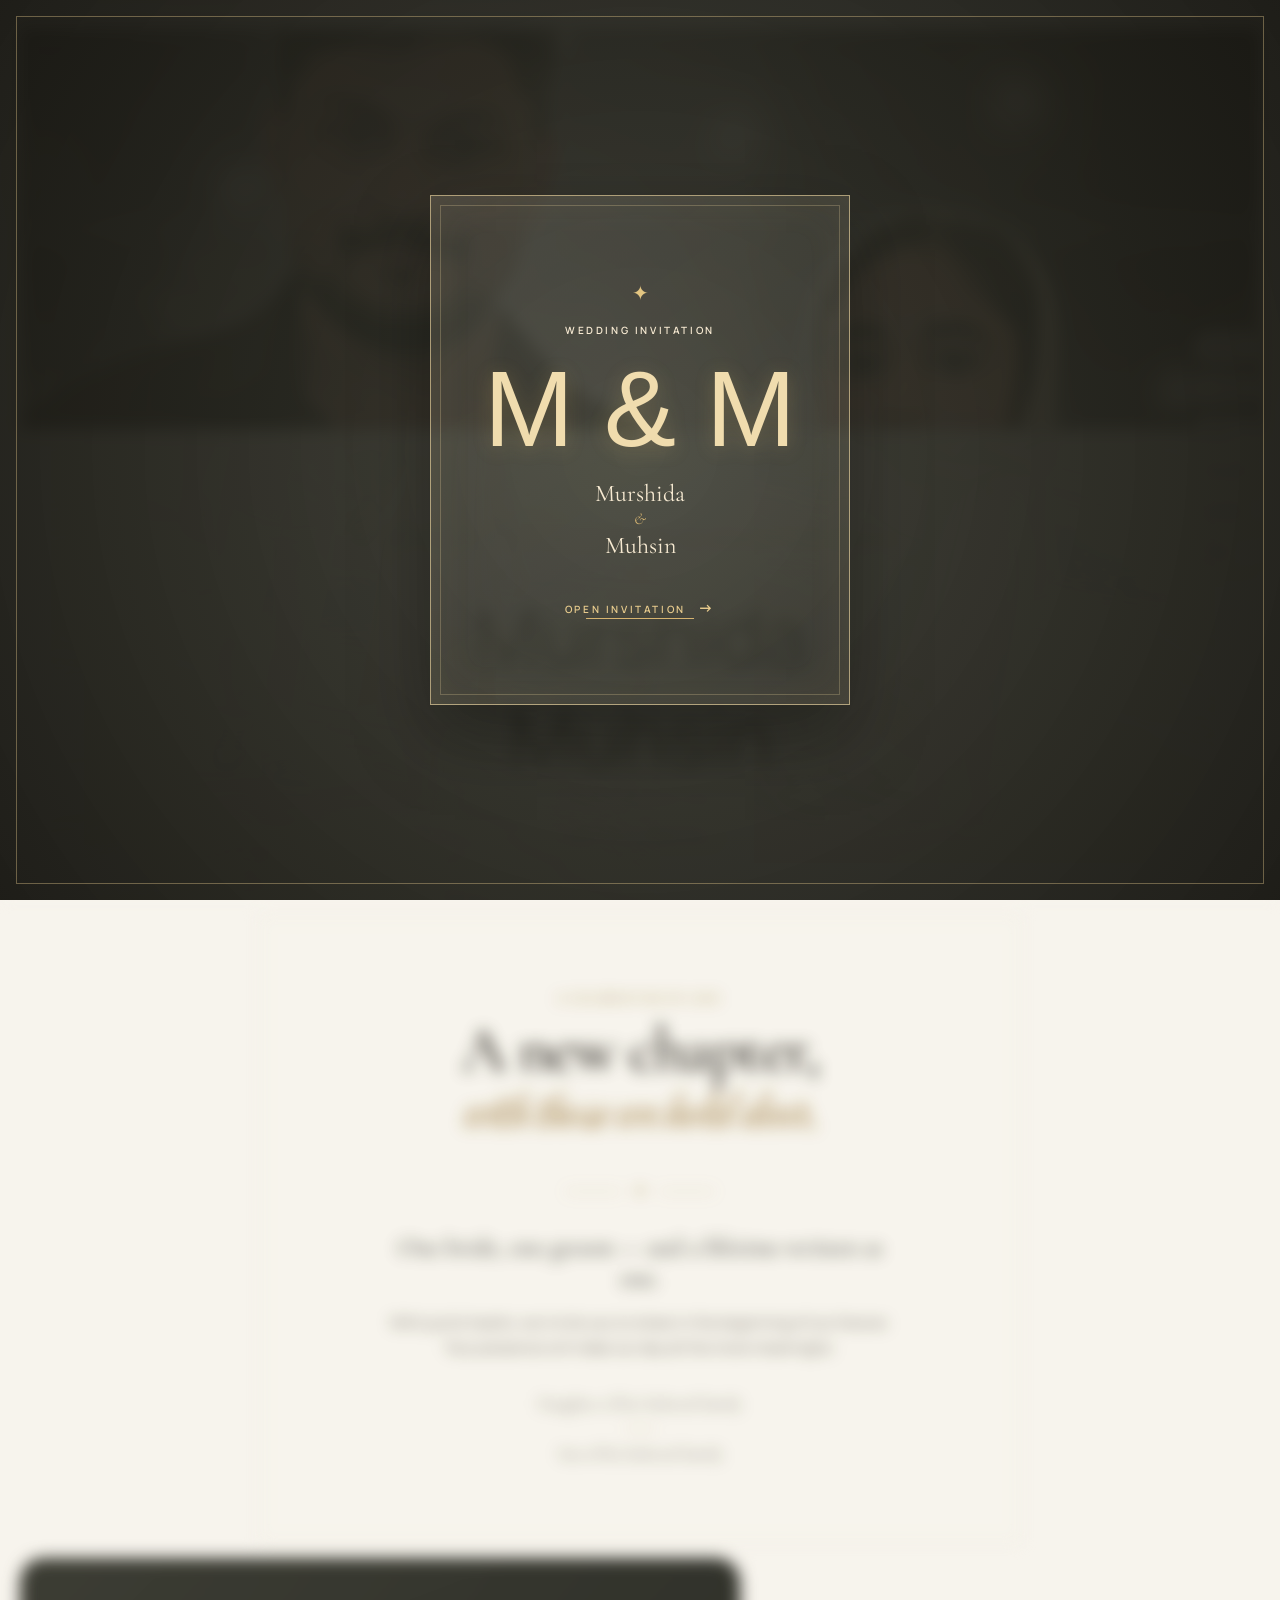
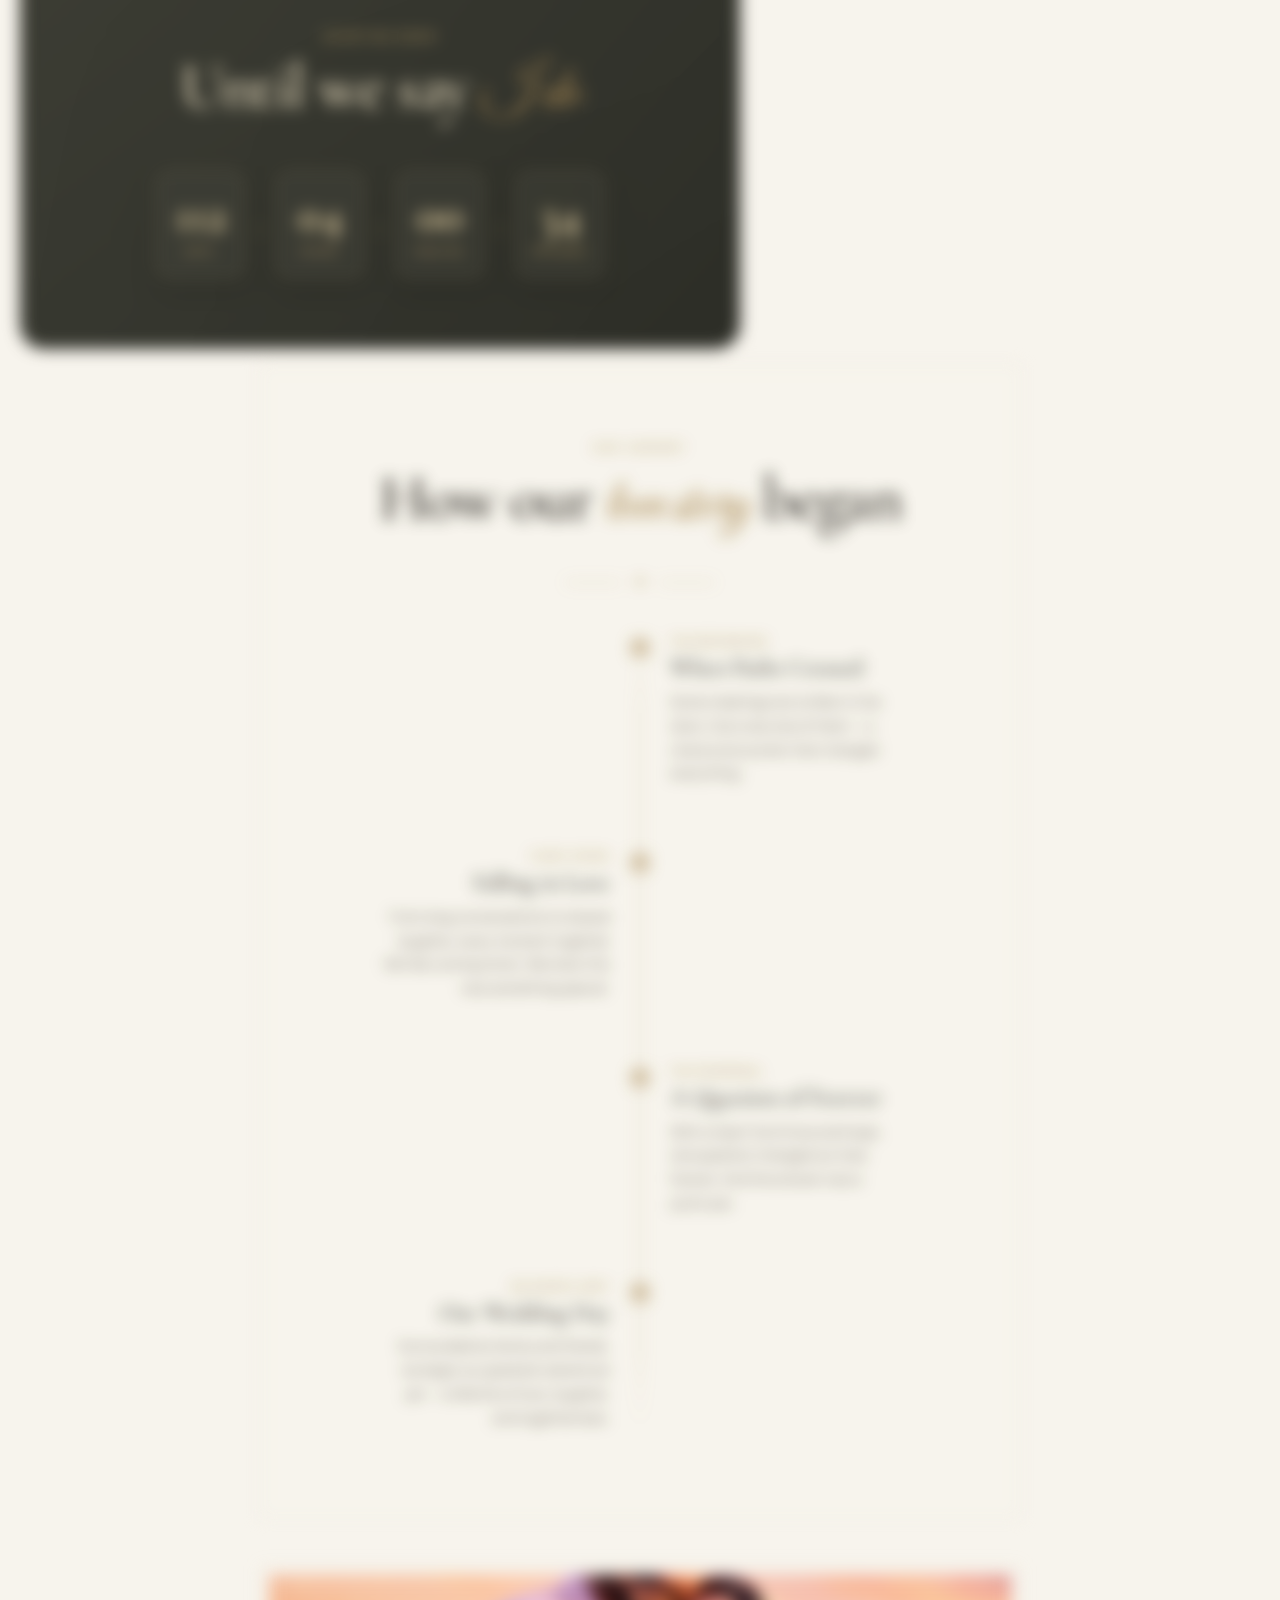
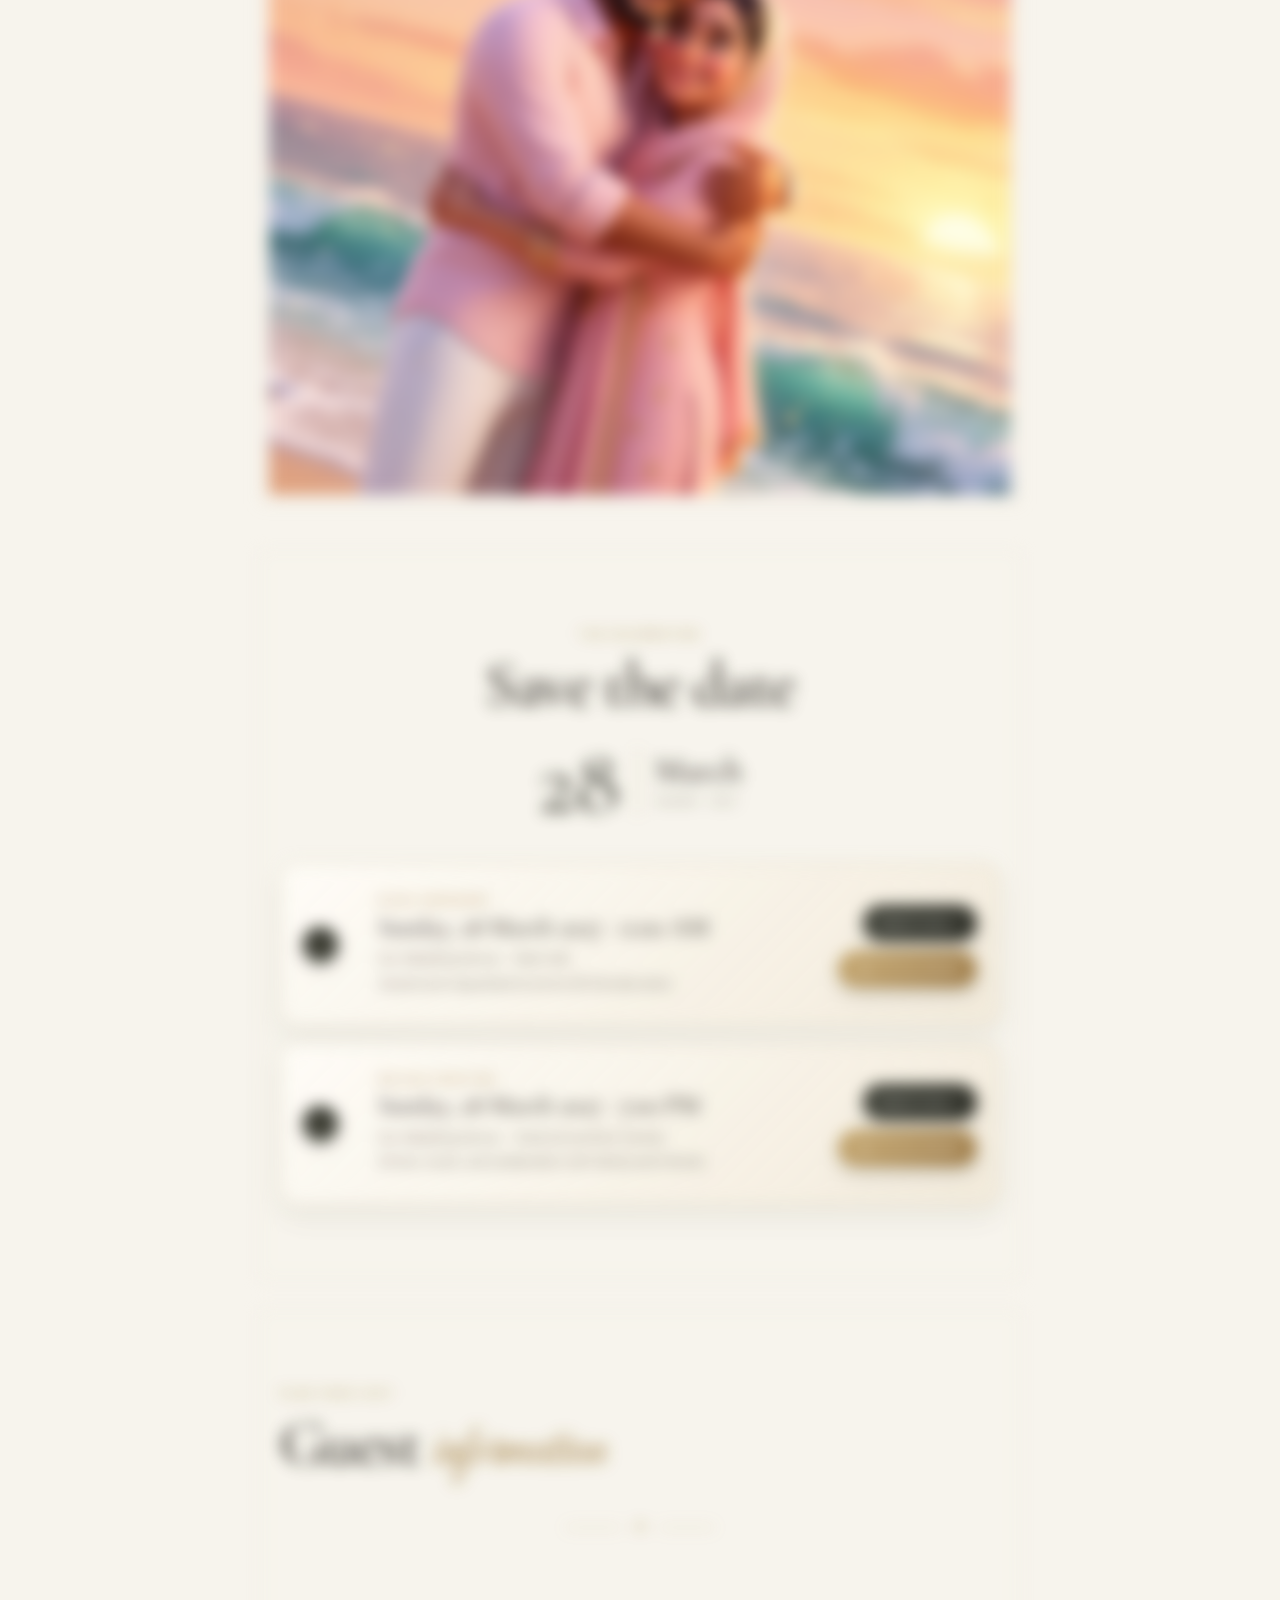
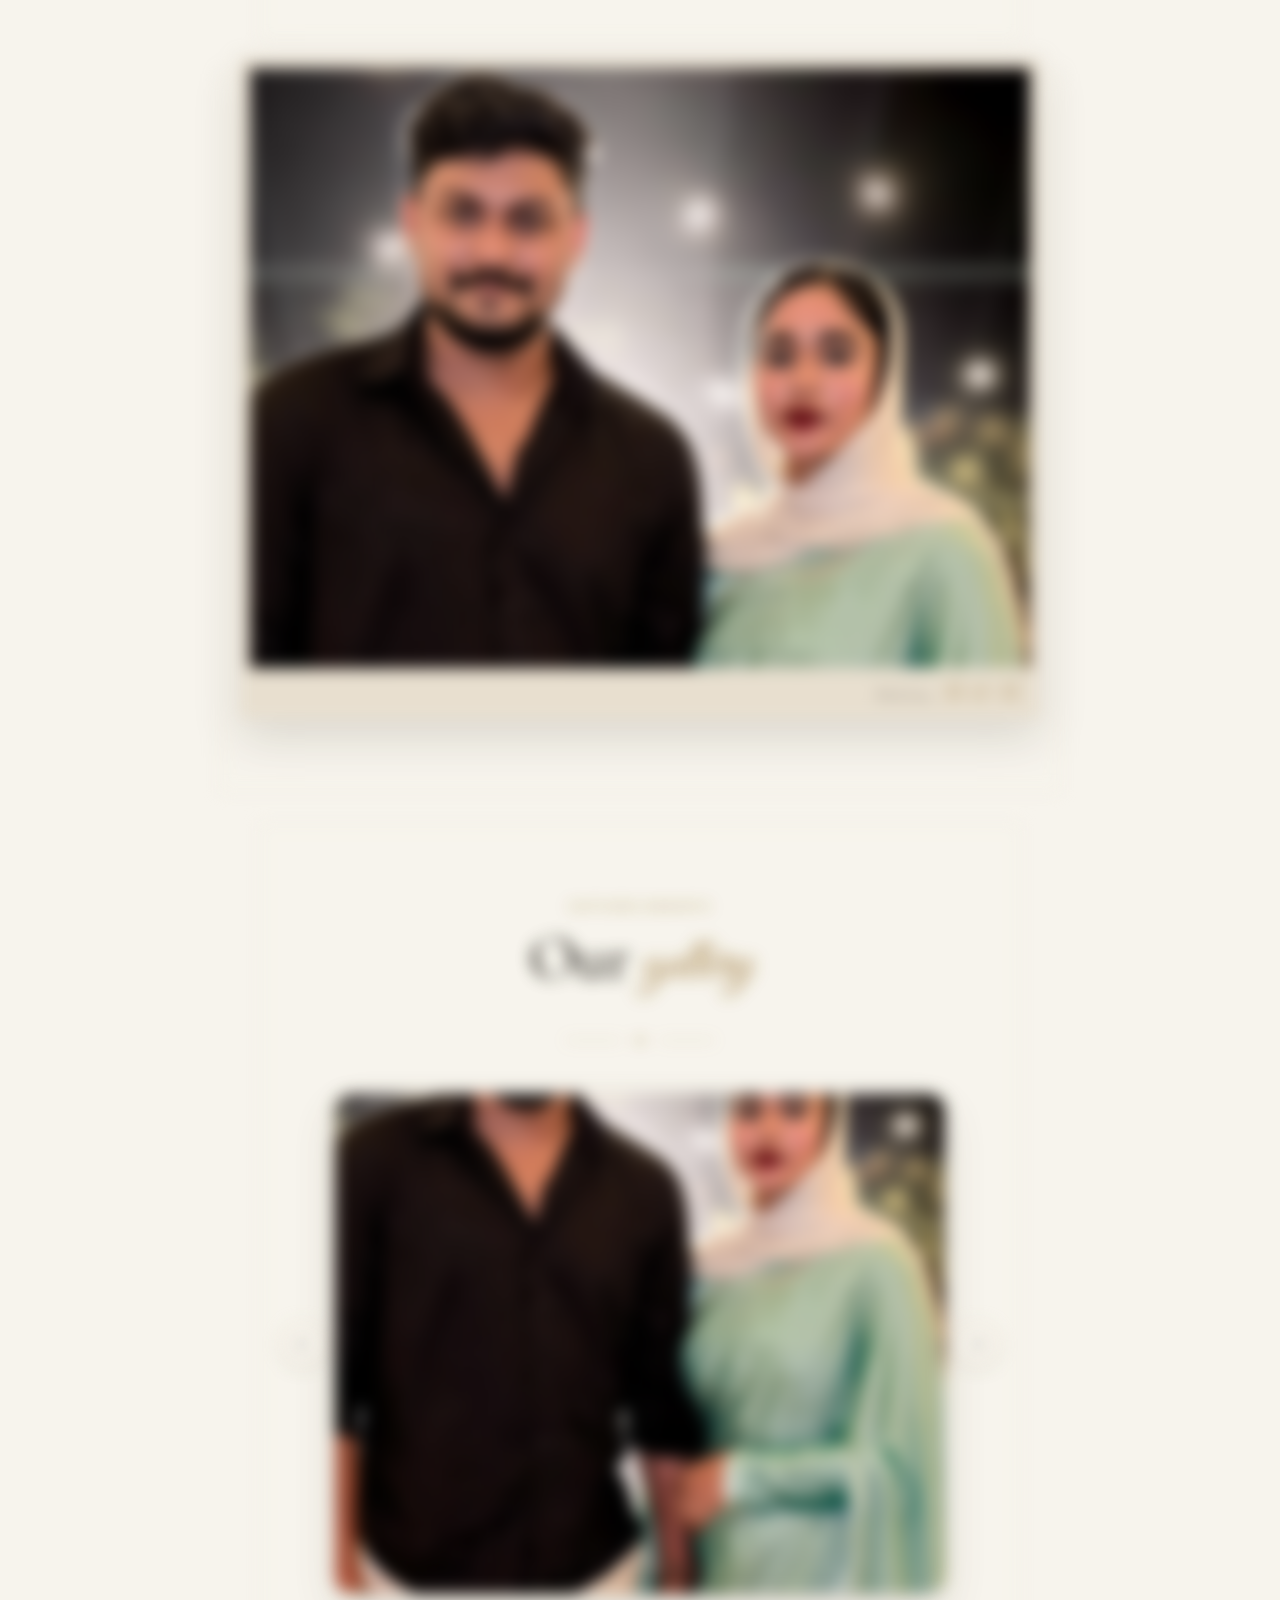
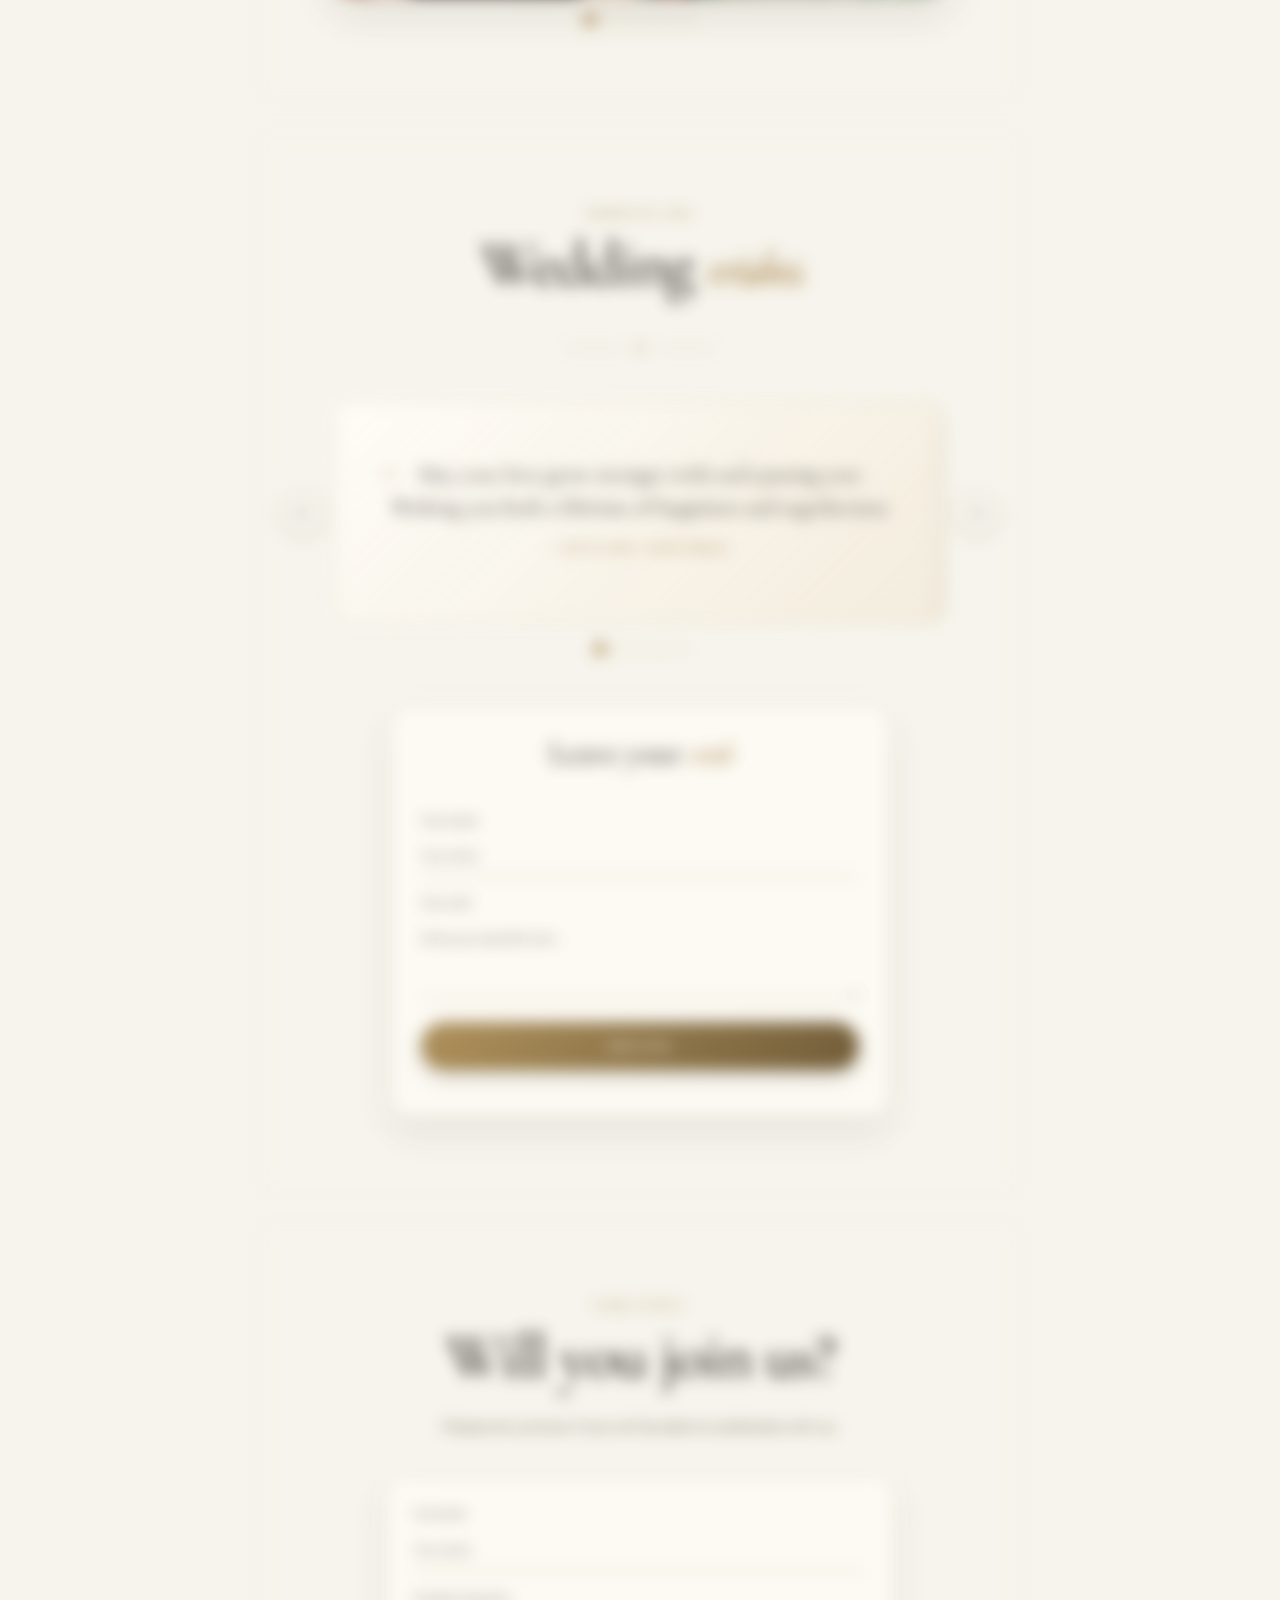
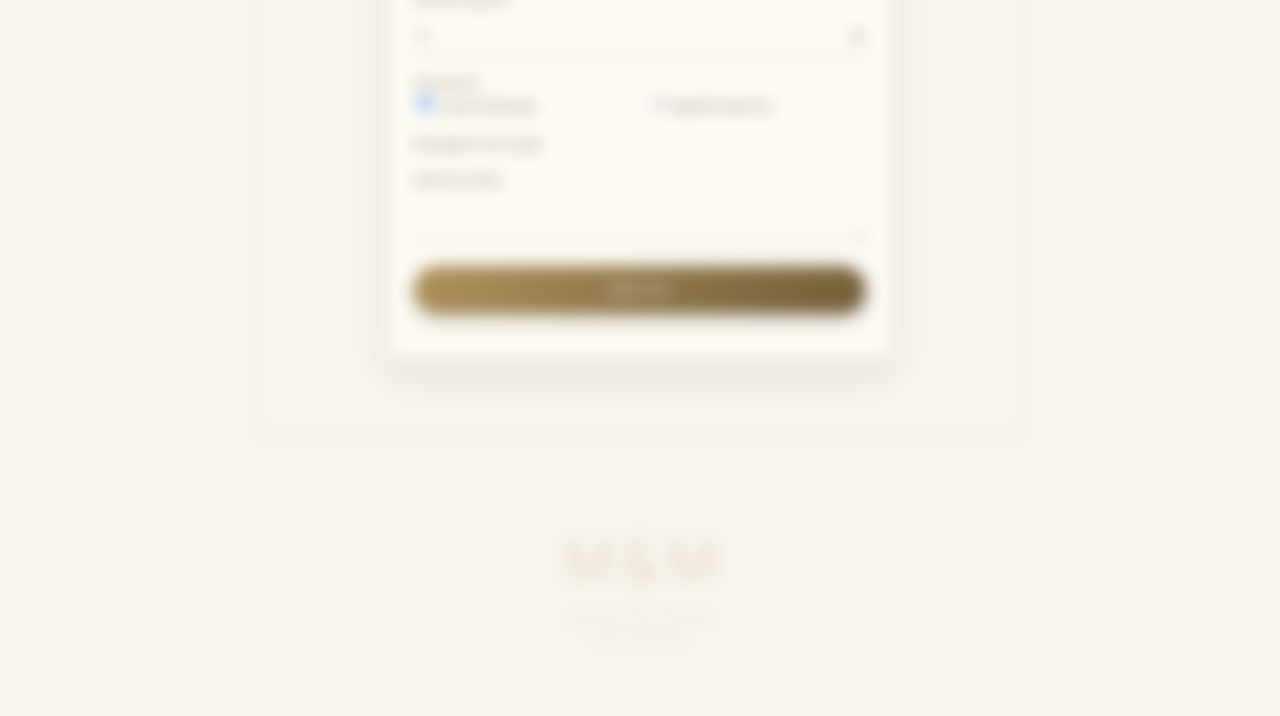
==== index.html @ 270947a5 "first" ====
<!doctype html>
<html lang="en">
<head>
    <meta charset="UTF-8">
    <meta name="viewport" content="width=device-width,initial-scale=1">
    <meta name="theme-color" content="#34352c">
    <title>Wedding Invitation</title>
    <link rel="preconnect" href="https://fonts.googleapis.com">
    <link rel="preconnect" href="https://fonts.gstatic.com" crossorigin>
    <link href="https://fonts.googleapis.com/css2?family=Cormorant+Garamond:ital,wght@0,400;0,500;0,600;1,400&family=Great+Vibes&family=Manrope:wght@400;500;600&display=swap"
          rel="stylesheet">
    <link rel="stylesheet" href="css/styles.css">
</head>
<body class="is-locked">
<div class="photo-atmosphere" aria-hidden="true"></div>
<div class="petal-layer" id="petalLayer" aria-hidden="true"></div>
<div class="invitation-gate" id="invitationGate">
    <button class="gate-card" id="openInvitation" type="button"
            onclick="document.body.classList.remove('is-locked');document.getElementById('invitationGate').classList.add('opened')"
            aria-label="Open Murshida and Mohammed Muhsin's invitation"><span class="gate-flourish">✦</span><span
            class="gate-label">Wedding invitation</span><strong class="script" id="gateMonogram">M &amp; M</strong><span
            class="gate-names"><span id="gateBride">Murshida</span><i>&amp;</i><span
            id="gateGroom">Mohammed Muhsin</span></span><span class="gate-open">Open invitation <b>→</b></span></button>
</div>
<nav class="quick-nav" aria-label="Invitation sections"><a href="#celebration">Details</a><a href="#guestinfo">Info</a><a href="#gallery">Gallery</a><a href="#wishes">Wishes</a><a href="#rsvp">RSVP</a></nav>
<main>
    <section class="hero">
        <div class="hero-image"></div>
        <div class="hero-shade"></div>
        <div class="hero-content shell"><p class="eyebrow light" id="coverTagline">Together with their families</p><span
                class="spark">✦</span>
            <h1><span class="script" id="brideName">Murshida</span><i>&amp;</i><span class="script" id="groomName">Mohammed Muhsin</span>
            </h1>
            <p class="hero-date" id="heroDate">Sunday, 28 March 2027</p><a href="#celebration">View the celebration
                ↓</a></div>
    </section>
    <section class="section welcome shell"><p class="eyebrow">A celebration of love</p>
        <h2>A new chapter,<br><em>with those we hold dear.</em></h2>
        <div class="rule">✦</div>
        <p class="intro" id="storyQuote">One bride, one groom — and a lifetime written as one.</p>
        <p class="body-copy">With joyful hearts, we invite you to share in the beginning of our forever. Your presence
            will make our day all the more meaningful.</p>
        <div class="families"><p id="brideParents"></p><span></span>
            <p id="groomParents"></p></div>
    </section>

    <!-- Countdown Timer -->
    <section class="section shell countdown-section" id="countdown">
        <p class="eyebrow">Counting down</p>
        <h2>Until we say <em>I do</em></h2>
        <div class="countdown" id="countdownTimer">
            <div class="countdown-unit"><span class="countdown-number" id="cdDays">00</span><span class="countdown-label">Days</span></div>
            <div class="countdown-separator">:</div>
            <div class="countdown-unit"><span class="countdown-number" id="cdHours">00</span><span class="countdown-label">Hours</span></div>
            <div class="countdown-separator">:</div>
            <div class="countdown-unit"><span class="countdown-number" id="cdMinutes">00</span><span class="countdown-label">Minutes</span></div>
            <div class="countdown-separator">:</div>
            <div class="countdown-unit"><span class="countdown-number" id="cdSeconds">00</span><span class="countdown-label">Seconds</span></div>
        </div>
    </section>

    <!-- Our Story Timeline -->
    <section class="section shell story-section" id="story">
        <p class="eyebrow">Our journey</p>
        <h2>How our <em>love story</em> began</h2>
        <div class="rule">✦</div>
        <div class="timeline" id="timeline"></div>
    </section>
    <section class="film">
        <div class="film-frame">
            <video autoplay muted loop playsinline
                   poster="css/assets/Agent%20Image%20-%20Create%20a%20high-end%203D%20CG%20animated%20key%20frame%20in%20a%20Pixar%20and%20Illumination%20feature-film%20st.png">
                <source src="css/assets/WhatsApp%20Video%202026-10-19%20at%2012.17.54%20PM.mp4" type="video/mp4">
            </video>
        </div>
    </section>
    <section class="section shell celebration" id="celebration"><p class="eyebrow">The celebration</p>
        <h2>Save the date</h2>
        <div class="date"><span id="dateDay">28</span>
            <div><strong id="dateMonth">March</strong><small id="dateYear">Sunday · 2027</small></div>
        </div>
        <div class="event-list">
            <article class="event">
                <div class="marker">01</div>
                <div><p class="event-type" id="ceremonyTitle">Nikah Ceremony</p>
                    <h3 id="ceremonyWhen"></h3>
                    <p id="ceremonyWhere"></p>
                    <p class="note" id="ceremonyNotes"></p></div>
                <div class="actions"><a id="ceremonyMap" target="_blank" rel="noopener">Directions ↗</a>
                    <button data-calendar="ceremony">Add to calendar</button>
                </div>
            </article>
            <article class="event">
                <div class="marker">02</div>
                <div><p class="event-type" id="receptionTitle">Walima Reception</p>
                    <h3 id="receptionWhen"></h3>
                    <p id="receptionWhere"></p>
                    <p class="note" id="receptionNotes"></p></div>
                <div class="actions"><a id="receptionMap" target="_blank" rel="noopener">Directions ↗</a>
                    <button data-calendar="reception">Add to calendar</button>
                </div>
            </article>
        </div>
    </section>

    <!-- Guest Information -->
    <section class="section shell guest-info-section" id="guestinfo">
        <p class="eyebrow">Plan your visit</p>
        <h2>Guest <em>information</em></h2>
        <div class="rule">✦</div>
        <div class="info-grid" id="infoGrid"></div>
    </section>

    <section class="portrait shell">
        <figure><img src="css/assets/WhatsApp%20Image%202026-10-19%20at%2012.17.47%20PM.jpeg"
                     alt="Murshida and Mohammed Muhsin">
            <figcaption>With love, <span class="script" id="footerMono">M &amp; M</span></figcaption>
        </figure>
    </section>

    <!-- Gallery Carousel -->
    <section class="section shell gallery-section" id="gallery">
        <p class="eyebrow">Captured moments</p>
        <h2>Our <em>gallery</em></h2>
        <div class="rule">✦</div>
        <div class="gallery-carousel" id="galleryCarousel">
            <button class="carousel-btn prev" id="galleryPrev" aria-label="Previous image">‹</button>
            <div class="gallery-track-wrapper">
                <div class="gallery-track" id="galleryTrack"></div>
            </div>
            <button class="carousel-btn next" id="galleryNext" aria-label="Next image">›</button>
        </div>
        <div class="carousel-dots" id="galleryDots"></div>
    </section>

    <!-- Wishes Carousel -->
    <section class="section shell wishes-section" id="wishes">
        <p class="eyebrow">Words of love</p>
        <h2>Wedding <em>wishes</em></h2>
        <div class="rule">✦</div>
        <div class="wishes-carousel" id="wishesCarousel">
            <button class="carousel-btn prev" id="wishesPrev" aria-label="Previous wish">‹</button>
            <div class="wishes-track-wrapper">
                <div class="wishes-track" id="wishesTrack"></div>
            </div>
            <button class="carousel-btn next" id="wishesNext" aria-label="Next wish">›</button>
        </div>
        <div class="carousel-dots" id="wishesDots"></div>
        <div class="wish-form-wrapper">
            <p class="wish-form-title">Leave your <em>wish</em></p>
            <form id="wishForm">
                <label>Your name<input name="name" required placeholder="Your name"></label>
                <label>Your wish<textarea name="wish" rows="3" required placeholder="Write your heartfelt wish..."></textarea></label>
                <button class="submit">Send wish</button>
                <p id="wishStatus"></p>
            </form>
        </div>
    </section>
    <section class="section shell rsvp"><p class="eyebrow">Kindly reply</p>
        <h2>Will you join us?</h2>
        <p class="body-copy">Please let us know if you will be able to celebrate with us.</p>
        <form id="rsvpForm"><label>Full name<input name="name" required autocomplete="name"
                                                   placeholder="Your name"></label><label>Number of guests<select
                name="guests">
            <option>1</option>
            <option selected>2</option>
            <option>3</option>
            <option>4+</option>
        </select></label>
            <fieldset>
                <legend>Attendance</legend>
                <label><input type="radio" name="attending" value="yes" checked> Joyfully attending</label><label><input
                    type="radio" name="attending" value="no"> Regretfully decline</label></fieldset>
            <label>Message for the couple<textarea name="note" rows="3"
                                                   placeholder="Optional wishes"></textarea></label>
            <button class="submit">Send RSVP</button>
            <p id="rsvpStatus"></p></form>
    </section>
</main>
<footer><span class="script" id="backMonogram">M &amp; M</span>
    <p id="footerHashtag">#MuhsinAndMurshida</p>
    <p>28 March 2027</p></footer>
<div class="sheet" id="calSheet" hidden>
    <div class="card">
        <button id="calClose" aria-label="Close">×</button>
        <p class="eyebrow">Save the date</p>
        <h3 id="calEventLabel"></h3><a id="calGoogle" target="_blank" rel="noopener">Google Calendar</a>
        <button id="calIcs">Apple / Outlook calendar</button>
    </div>
</div>
<script src="js/config.js"></script>
<script src="js/app.js"></script>
</body>
</html>
---- css/styles.css ----
:root {
    --ink: #29251f;
    --olive: #34352c;
    --paper: #f7f4ed;
    --sand: #e8dfcf;
    --line: #cdbb9a;
    --gold: #aa8a54;
    --muted: #756e63;
    --serif: "Cormorant Garamond", Georgia, serif;
    --script: "Great Vibes", cursive;
    --sans: "Manrope", sans-serif
}

* {
    box-sizing: border-box
}

html {
    scroll-behavior: smooth
}

body {
    margin: 0;
    background: var(--paper);
    color: var(--ink);
    font: 15px/1.65 var(--sans)
}

.shell {
    width: min(100% - 40px, 720px);
    margin: auto
}

.hero {
    height: 740px;
    min-height: 650px;
    position: relative;
    isolation: isolate;
    display: grid;
    align-items: end;
    background: var(--paper);
    color: var(--ink);
    overflow: hidden
}

.hero-image, .hero-shade {
    position: absolute;
    z-index: -1
}

.hero-image {
    inset: 28px 20px 278px;
    background: url("assets/WhatsApp Image 2026-10-19 at 12.17.47 PM.jpeg") center 18%/cover;
    filter: saturate(.67) brightness(.88)
}

.hero-shade {
    inset: 28px 20px 278px;
    border: 1px solid rgba(245, 239, 225, .65);
    box-shadow: inset 0 0 0 10px rgba(26, 23, 18, .12)
}

.hero-content {
    text-align: center;
    padding-bottom: 62px
}

.eyebrow {
    margin: 0 0 14px;
    color: var(--gold);
    font-size: 10px;
    font-weight: 600;
    letter-spacing: .23em;
    text-transform: uppercase
}

.light {
    color: var(--gold)
}

.spark {
    display: block;
    color: var(--gold);
    margin-bottom: 14px
}

h1, h2, h3, p {
    margin-top: 0
}

h1 {
    margin: 0;
    display: grid;
    gap: 3px;
    line-height: .9;
    text-shadow: none
}

h1 .script {
    font-size: clamp(46px, 12vw, 78px);
    font-weight: 400
}

h1 i {
    font: 20px var(--serif);
    color: var(--gold)
}

.hero-date {
    margin: 20px 0 16px;
    font-size: 10px;
    letter-spacing: .18em;
    text-transform: uppercase;
    color: var(--muted)
}

.hero a {
    color: var(--ink);
    text-decoration: none;
    font-size: 10px;
    letter-spacing: .16em;
    text-transform: uppercase
}

.section {
    padding: 90px 0
}

.welcome, .celebration, .rsvp {
    text-align: center
}

.section h2 {
    font: 500 clamp(42px, 10vw, 64px)/.92 var(--serif);
    letter-spacing: -.025em;
    margin-bottom: 28px
}

.section h2 em {
    font: 400 .9em var(--script);
    color: var(--gold)
}

.rule {
    color: var(--gold);
    margin: 0 auto 28px;
    display: flex;
    align-items: center;
    gap: 12px;
    width: 150px
}

.rule:before, .rule:after {
    content: "";
    height: 1px;
    background: var(--line);
    flex: 1
}

.intro {
    font: 25px/1.22 var(--serif);
    max-width: 520px;
    margin: 0 auto 18px
}

.body-copy {
    color: var(--muted);
    max-width: 520px;
    margin-inline: auto
}

.families {
    margin-top: 32px;
    color: var(--muted);
    font: 17px var(--serif)
}

.families p {
    margin: 4px
}

.families span {
    display: block;
    width: 28px;
    height: 1px;
    background: var(--line);
    margin: 14px auto
}

.film {
    padding: 32px 20px;
    background: var(--olive)
}

.film-frame {
    max-width: 760px;
    margin: auto;
    padding: 8px;
    border: 1px solid rgba(233, 218, 189, .48)
}

.film video {
    display: block;
    width: 100%;
    max-height: 520px;
    object-fit: cover
}

.date {
    display: flex;
    justify-content: center;
    align-items: center;
    gap: 17px;
    margin: 34px 0 48px
}

.date > span {
    font: 92px/.72 var(--serif);
    color: var(--olive);
    border-right: 1px solid var(--line);
    padding-right: 17px
}

.date strong, .date small {
    display: block;
    text-align: left
}

.date strong {
    font: 500 34px/1 var(--serif)
}

.date small {
    color: var(--muted);
    font-size: 10px;
    letter-spacing: .13em;
    text-transform: uppercase;
    margin-top: 5px
}

.event-list {
    border-top: 1px solid var(--line);
    text-align: left
}

.event {
    display: grid;
    grid-template-columns:40px 1fr;
    gap: 15px;
    padding: 28px 0;
    border-bottom: 1px solid var(--line)
}

.marker {
    font: 20px var(--serif);
    color: var(--gold)
}

.event-type {
    color: var(--gold);
    font-size: 10px;
    font-weight: 600;
    letter-spacing: .18em;
    text-transform: uppercase;
    margin-bottom: 5px
}

.event h3 {
    font: 500 25px/1.1 var(--serif);
    margin-bottom: 7px
}

.event p:not(.event-type) {
    color: var(--muted);
    font-size: 13px;
    margin-bottom: 3px
}

.note {
    font-style: italic
}

.actions {
    grid-column: 2;
    display: flex;
    gap: 18px;
    margin-top: 3px
}

.actions a, .actions button {
    appearance: none;
    background: none;
    border: 0;
    border-bottom: 1px solid var(--gold);
    padding: 0 0 3px;
    color: var(--ink);
    font: 10px var(--sans);
    letter-spacing: .12em;
    text-decoration: none;
    text-transform: uppercase;
    cursor: pointer
}

.portrait {
    padding-bottom: 90px
}

.portrait figure {
    margin: 0;
    position: relative;
    padding: 10px 10px 50px;
    background: var(--sand)
}

.portrait img {
    display: block;
    width: 100%;
    height: clamp(350px, 80vw, 600px);
    object-fit: cover;
    object-position: center 16%;
    filter: saturate(.78)
}

.portrait figcaption {
    position: absolute;
    right: 20px;
    bottom: 10px;
    color: var(--muted);
    font: italic 16px var(--serif)
}

.portrait .script {
    font-size: 28px;
    color: var(--gold);
    margin-left: 5px
}

form {
    max-width: 510px;
    margin: 35px auto 0;
    text-align: left;
    display: grid;
    gap: 18px
}

form > label, fieldset {
    display: grid;
    gap: 7px;
    color: var(--muted);
    font-size: 12px
}

input:not([type=radio]), select, textarea {
    width: 100%;
    padding: 10px 0;
    border: 0;
    border-bottom: 1px solid var(--line);
    border-radius: 0;
    background: transparent;
    color: var(--ink);
    font: inherit
}

input:focus, select:focus, textarea:focus {
    outline: none;
    border-color: var(--olive)
}

fieldset {
    border: 0;
    padding: 0;
    margin: 0;
    grid-template-columns:1fr 1fr;
    gap: 10px
}

legend {
    grid-column: 1/-1;
    padding: 0
}

.submit {
    margin-top: 7px;
    border: 0;
    background: var(--olive);
    color: #fff;
    padding: 15px;
    cursor: pointer;
    font: 600 10px var(--sans);
    letter-spacing: .19em;
    text-transform: uppercase
}

#rsvpStatus {
    margin: 0;
    text-align: center;
    color: var(--gold);
    font-size: 13px
}

footer {
    padding: 64px 20px;
    background: var(--olive);
    color: #e7d8bc;
    text-align: center
}

footer .script {
    font-size: 54px
}

footer p {
    margin: 5px 0;
    font-size: 10px;
    letter-spacing: .16em;
    text-transform: uppercase
}

.sheet {
    position: fixed;
    inset: 0;
    z-index: 5;
    display: grid;
    place-items: center;
    padding: 20px;
    background: rgba(29, 27, 23, .66)
}

.sheet[hidden] {
    display: none
}

.card {
    position: relative;
    width: min(420px, 100%);
    padding: 48px 32px;
    background: var(--paper);
    text-align: center
}

.card h3 {
    font: 500 28px/1.1 var(--serif)
}

.card a, .card button:not(#calClose) {
    display: block;
    width: 100%;
    margin-top: 12px;
    padding: 14px;
    border: 0;
    background: var(--olive);
    color: white;
    text-decoration: none;
    cursor: pointer;
    font: 600 10px var(--sans);
    letter-spacing: .14em;
    text-transform: uppercase
}

.card button:not(#calClose) {
    background: transparent;
    border: 1px solid var(--olive);
    color: var(--olive)
}

#calClose {
    position: absolute;
    right: 14px;
    top: 10px;
    border: 0;
    background: none;
    color: var(--muted);
    font-size: 28px;
    cursor: pointer
}

@media (min-width: 760px) {
    .event {
        grid-template-columns:60px 1fr auto;
        align-items: center
    }

    .actions {
        grid-column: auto;
        flex-direction: column;
        align-items: flex-end
    }

    .portrait {
        width: min(100% - 80px, 800px)
    }
}

/* Keep the invitation copy beneath the framed portrait on the cover. */
.hero {
    height: 900px !important;
}

.hero-image, .hero-shade {
    bottom: 470px !important;
}

.hero-content {
    position: absolute !important;
    left: 20px;
    right: 20px;
    bottom: 52px;
    padding-bottom: 0 !important;
}

/* Refined motion and atmospheric details */
.hero::before, .hero::after {
    content: "";
    position: absolute;
    z-index: 0;
    width: 150px;
    height: 150px;
    border-radius: 50%;
    pointer-events: none;
    filter: blur(4px);
    opacity: .55;
    background: radial-gradient(circle, rgba(230, 205, 150, .5), transparent 68%);
    animation: drift 11s ease-in-out infinite
}

.hero::before {
    left: -48px;
    top: 95px
}

.hero::after {
    right: -55px;
    top: 265px;
    animation-delay: -5s
}

.hero-content {
    z-index: 1
}

.hero-image {
    animation: portraitIn 1.8s cubic-bezier(.2, .75, .2, 1) both
}

.hero-shade {
    animation: frameGlow 4s ease-in-out infinite
}

.spark {
    animation: twinkle 2.8s ease-in-out infinite
}

.hero h1 .script {
    animation: nameRise 1.1s .4s both
}

.hero h1 i {
    animation: nameRise 1.1s .58s both
}

.hero-date, .hero a {
    animation: nameRise 1.1s .72s both
}

.film-frame {
    overflow: hidden
}

.film video {
    animation: slowZoom 13s ease-in-out infinite alternate
}

.portrait figure {
    overflow: hidden
}

.portrait img {
    transition: transform 1s ease;
    animation: slowZoom 18s ease-in-out infinite alternate
}

.portrait figure:hover img {
    transform: scale(1.035)
}

.event {
    transition: transform .35s ease, background .35s ease
}

.event:hover {
    transform: translateX(7px);
    background: rgba(232, 223, 207, .3)
}

.actions a, .actions button, .submit {
    transition: transform .25s ease, background .25s ease, color .25s ease
}

.actions a:hover, .actions button:hover {
    transform: translateY(-2px);
    color: var(--gold)
}

.submit:hover {
    transform: translateY(-3px);
    box-shadow: 0 12px 22px rgba(52, 53, 44, .2)
}

.reveal {
    opacity: 0;
    transform: translateY(28px);
    transition: opacity .8s ease, transform .8s cubic-bezier(.2, .75, .2, 1)
}

.reveal.is-visible {
    opacity: 1;
    transform: none
}

@keyframes portraitIn {
    from {
        opacity: 0;
        transform: scale(1.06)
    }
    to {
        opacity: 1;
        transform: scale(1)
    }
}

@keyframes nameRise {
    from {
        opacity: 0;
        transform: translateY(18px)
    }
    to {
        opacity: 1;
        transform: none
    }
}

@keyframes twinkle {
    0%, 100% {
        opacity: .55;
        transform: scale(.8)
    }
    50% {
        opacity: 1;
        transform: scale(1.45)
    }
}

@keyframes drift {
    0%, 100% {
        transform: translate3d(0, 0, 0) scale(.9)
    }
    50% {
        transform: translate3d(24px, -16px, 0) scale(1.15)
    }
}

@keyframes frameGlow {
    0%, 100% {
        box-shadow: inset 0 0 0 10px rgba(26, 23, 18, .12)
    }
    50% {
        box-shadow: inset 0 0 0 10px rgba(224, 196, 139, .36)
    }
}

@keyframes slowZoom {
    from {
        transform: scale(1)
    }
    to {
        transform: scale(1.045)
    }
}

@media (prefers-reduced-motion: reduce) {
    *, *::before, *::after {
        animation-duration: .01ms !important;
        animation-iteration-count: 1 !important;
        transition-duration: .01ms !important
    }
}

/* Faded photo atmosphere and falling petals */
.photo-atmosphere {
    position: fixed;
    inset: 0;
    z-index: -2;
    pointer-events: none;
    overflow: hidden;
    background: linear-gradient(rgba(247, 244, 237, .64), rgba(247, 244, 237, .72)), url("assets/Agent Image - Create a high-end 3D CG animated frame in a Pixar and Illumination feature-film style.png") left 12% top 10%/45% auto no-repeat, url("assets/Agent Image - Create a high-end 3D CG animated key frame in a Pixar and Illumination feature-film st(1).png") right 8% center/36% auto no-repeat, url("assets/Agent Image - Create a high-end 3D CG animated frame in a Pixar and Illumination feature-film style(1).png") left 6% bottom 8%/34% auto no-repeat;
    filter: sepia(.1) saturate(.82);
    opacity: .58
}

.photo-atmosphere::before, .photo-atmosphere::after {
    content: "";
    position: absolute;
    width: 44vw;
    height: 44vw;
    border-radius: 50%;
    filter: blur(34px);
    opacity: .36;
    background: #efe1c7;
    animation: ambientFloat 18s ease-in-out infinite
}

.photo-atmosphere::before {
    left: -16vw;
    top: 14vh
}

.photo-atmosphere::after {
    right: -14vw;
    bottom: 8vh;
    background: #d8dfd0;
    animation-delay: -9s
}

.hero, .film, footer {
    background-color: transparent !important
}

.hero {
    background: rgba(247, 244, 237, .32) !important
}

.section, .portrait {
    position: relative
}

.section::before, .portrait::before {
    content: "";
    position: absolute;
    inset: 16px -20px;
    z-index: -1;
    background: rgba(247, 244, 237, .48);
    border: 1px solid rgba(205, 187, 154, .3);
    pointer-events: none
}

.petal-layer {
    position: fixed;
    inset: 0;
    z-index: 10;
    pointer-events: none;
    overflow: hidden
}

.petal {
    position: absolute;
    top: -40px;
    width: 12px;
    height: 17px;
    border-radius: 100% 0 100% 0;
    background: linear-gradient(135deg, #fff2ee, #cb8794);
    box-shadow: 0 2px 7px rgba(103, 56, 67, .14);
    opacity: .78;
    animation: petalFall var(--fall-time) linear forwards
}

.petal.gold {
    background: linear-gradient(135deg, #fff4cf, #c6a151)
}

@keyframes petalFall {
    to {
        transform: translate3d(var(--drift), 110vh, 0) rotate(var(--spin));
        opacity: 0
    }
}

@keyframes ambientFloat {
    0%, 100% {
        transform: translate3d(0, 0, 0) scale(.9)
    }
    50% {
        transform: translate3d(8vw, -4vh, 0) scale(1.14)
    }
}

/* A fuller, natural floral shower — varied petals drift, turn, and catch the light. */
.petal-layer {
    z-index: 20 !important
}

.petal {
    width: 15px !important;
    height: 22px !important;
    opacity: .88 !important;
    border-radius: 100% 0 100% 0 !important;
    transform-origin: center bottom;
    filter: drop-shadow(0 4px 4px rgba(113, 58, 73, .14));
    animation: floralFall var(--fall-time) cubic-bezier(.32, .05, .63, .94) forwards !important
}

.petal::before {
    content: "";
    position: absolute;
    inset: 3px 7px 3px 2px;
    border-radius: 100%;
    background: linear-gradient(120deg, rgba(255, 255, 255, .8), transparent 70%);
    transform: rotate(-24deg)
}

.petal.gold {
    box-shadow: 0 0 12px rgba(224, 190, 105, .34)
}

@keyframes floralFall {
    0% {
        opacity: 0;
        transform: translate3d(0, -28px, 0) rotate(0deg) scale(var(--scale))
    }
    7% {
        opacity: .9
    }
    28% {
        transform: translate3d(calc(var(--drift) * -.22), 28vh, 0) rotate(calc(var(--spin) * .25)) scale(var(--scale))
    }
    56% {
        transform: translate3d(calc(var(--drift) * .42), 57vh, 0) rotate(calc(var(--spin) * .58)) scale(var(--scale))
    }
    78% {
        transform: translate3d(calc(var(--drift) * -.15), 79vh, 0) rotate(calc(var(--spin) * .82)) scale(var(--scale))
    }
    100% {
        opacity: 0;
        transform: translate3d(var(--drift), 110vh, 0) rotate(var(--spin)) scale(var(--scale))
    }
}

/* Elevated cards and polished interactive controls */
.event-list {
    border: 0 !important;
    display: grid;
    gap: 16px
}

.event {
    position: relative;
    overflow: hidden;
    border: 1px solid rgba(205, 187, 154, .62) !important;
    border-radius: 18px;
    padding: 28px 22px !important;
    background: linear-gradient(135deg, rgba(255, 253, 248, .84), rgba(239, 228, 207, .58));
    box-shadow: 0 12px 26px rgba(69, 58, 43, .08);
    transition: transform .42s cubic-bezier(.2, .75, .2, 1), box-shadow .42s ease, border-color .42s ease !important
}

.event::before {
    content: "";
    position: absolute;
    inset: 0;
    background: linear-gradient(115deg, transparent 28%, rgba(255, 255, 255, .72) 47%, transparent 64%);
    transform: translateX(-140%);
    transition: transform .8s ease;
    pointer-events: none
}

.event:hover {
    transform: translateY(-7px) !important;
    border-color: rgba(170, 138, 84, .8) !important;
    background: linear-gradient(135deg, rgba(255, 253, 248, .96), rgba(238, 223, 193, .72));
    box-shadow: 0 22px 36px rgba(69, 58, 43, .16) !important
}

.event:hover::before {
    transform: translateX(140%)
}

.event:hover .marker {
    transform: rotate(-8deg) scale(1.14)
}

.marker {
    display: grid;
    place-items: center;
    width: 35px;
    height: 35px;
    border-radius: 50%;
    background: var(--olive);
    color: #f5e8c9 !important;
    font-size: 14px !important;
    box-shadow: 0 6px 12px rgba(52, 53, 44, .2);
    transition: transform .35s ease
}

.actions {
    gap: 10px !important
}

.actions a, .actions button, .submit, .card a, .card button:not(#calClose) {
    position: relative;
    overflow: hidden;
    border: 1px solid transparent !important;
    border-radius: 999px !important;
    padding: 10px 15px !important;
    background: linear-gradient(135deg, #3e4036, #272820) !important;
    color: #fff !important;
    box-shadow: 0 8px 15px rgba(52, 53, 44, .18);
    font-weight: 600 !important;
    letter-spacing: .11em !important;
    transition: transform .3s cubic-bezier(.2, .75, .2, 1), box-shadow .3s ease, filter .3s ease !important
}

.actions a::before, .actions button::before, .submit::before, .card a::before, .card button:not(#calClose)::before {
    content: "";
    position: absolute;
    top: -50%;
    left: -80%;
    width: 35%;
    height: 200%;
    background: rgba(255, 255, 255, .38);
    transform: rotate(25deg);
    transition: left .6s ease
}

.actions a:hover, .actions button:hover, .submit:hover, .card a:hover, .card button:not(#calClose):hover {
    color: #fff !important;
    filter: brightness(1.13);
    transform: translateY(-4px) scale(1.02) !important;
    box-shadow: 0 14px 22px rgba(52, 53, 44, .28) !important
}

.actions a:hover::before, .actions button:hover::before, .submit:hover::before, .card a:hover::before, .card button:not(#calClose):hover::before {
    left: 150%
}

.actions button {
    background: linear-gradient(135deg, #c5a66c, #9b7844) !important
}

.submit {
    width: 100%;
    padding: 16px !important;
    background: linear-gradient(135deg, #af915b, #725d39) !important
}

.submit:active, .actions a:active, .actions button:active {
    transform: translateY(-1px) scale(.98) !important
}

.portrait figure {
    box-shadow: 0 20px 42px rgba(69, 58, 43, .16)
}

.rsvp form {
    padding: 28px;
    border: 1px solid rgba(205, 187, 154, .52);
    border-radius: 20px;
    background: rgba(255, 253, 248, .56);
    box-shadow: 0 16px 34px rgba(69, 58, 43, .09)
}

.card {
    border-radius: 22px;
    box-shadow: 0 24px 60px rgba(30, 28, 23, .24)
}

/* Deliberate opening interaction and quick chapter navigation */
body.is-locked {
    overflow: hidden
}

.is-locked main, .is-locked footer, .is-locked .quick-nav {
    filter: blur(8px);
    pointer-events: none;
    user-select: none
}

.invitation-gate {
    position: fixed;
    inset: 0;
    z-index: 60;
    display: grid;
    place-items: center;
    padding: 24px;
    background: radial-gradient(circle at center, rgba(53, 54, 45, .92), rgba(26, 25, 20, .98));
    transition: opacity .75s ease, visibility .75s ease
}

.invitation-gate::before {
    content: "";
    position: absolute;
    inset: 16px;
    border: 1px solid rgba(225, 198, 139, .4);
    pointer-events: none
}

.invitation-gate.opened {
    opacity: 0;
    visibility: hidden
}

.gate-card {
    position: relative;
    width: min(100%, 420px);
    min-height: 510px;
    padding: 54px 30px;
    border: 1px solid rgba(235, 212, 158, .65);
    background: linear-gradient(145deg, rgba(255, 249, 233, .1), rgba(255, 249, 233, .03));
    box-shadow: 0 30px 70px rgba(0, 0, 0, .34), inset 0 0 46px rgba(225, 198, 139, .08);
    color: #f7ead2;
    cursor: pointer;
    display: flex;
    flex-direction: column;
    justify-content: center;
    align-items: center;
    gap: 18px;
    transition: transform .5s cubic-bezier(.2, .75, .2, 1), box-shadow .5s ease
}

.gate-card::before {
    content: "";
    position: absolute;
    inset: 9px;
    border: 1px solid rgba(235, 212, 158, .26)
}

.gate-card:hover {
    transform: translateY(-8px) scale(1.015);
    box-shadow: 0 42px 78px rgba(0, 0, 0, .43), inset 0 0 54px rgba(225, 198, 139, .14)
}

.gate-flourish {
    color: #e3c581;
    font-size: 20px;
    animation: twinkle 2.8s infinite
}

.gate-label, .gate-open {
    font: 600 10px var(--sans);
    letter-spacing: .26em;
    text-transform: uppercase
}

.gate-card strong {
    font-size: clamp(68px, 18vw, 108px);
    font-weight: 400;
    line-height: 1;
    color: #f0dcae;
    text-shadow: 0 3px 20px rgba(225, 188, 99, .22)
}

.gate-names {
    display: grid;
    gap: 4px;
    font: 24px/1.1 var(--serif);
    text-align: center
}

.gate-names i {
    font-size: 16px;
    color: #d6b471
}

.gate-open {
    position: relative;
    margin-top: 20px;
    color: #e9cc8e
}

.gate-open::after {
    content: "";
    display: block;
    height: 1px;
    background: #d6b471;
    transform: scaleX(.72);
    transform-origin: center;
    transition: transform .3s ease
}

.gate-card:hover .gate-open::after {
    transform: scaleX(1)
}

.gate-open b {
    font-size: 15px;
    margin-left: 7px
}

.quick-nav {
    position: fixed;
    right: 16px;
    top: 50%;
    z-index: 25;
    display: grid;
    gap: 8px;
    transform: translateY(-50%)
}

.quick-nav a {
    padding: 9px 11px;
    border: 1px solid rgba(205, 187, 154, .72);
    border-radius: 999px;
    background: rgba(247, 244, 237, .75);
    backdrop-filter: blur(8px);
    box-shadow: 0 6px 14px rgba(69, 58, 43, .1);
    color: var(--olive);
    font: 600 9px var(--sans);
    letter-spacing: .12em;
    text-decoration: none;
    text-transform: uppercase;
    transition: transform .25s ease, background .25s ease
}

.quick-nav a:hover {
    transform: translateX(-5px);
    background: var(--olive);
    color: #fff
}

@media (max-width: 520px) {
    .quick-nav {
        right: 10px
    }

    .quick-nav a {
        padding: 8px 9px;
        font-size: 8px
    }
}

/* ── Countdown Timer ── */
.countdown-section {
    text-align: center;
    background: linear-gradient(135deg, rgba(52, 53, 44, .96), rgba(40, 41, 34, .98));
    color: #f5e8c9;
    border-radius: 24px;
    margin: 0 20px;
    padding: 70px 20px !important;
    position: relative;
    overflow: hidden;
}

.countdown-section::before {
    content: "";
    position: absolute;
    inset: 0;
    background: radial-gradient(ellipse at 30% 20%, rgba(170, 138, 84, .12), transparent 60%),
                radial-gradient(ellipse at 70% 80%, rgba(170, 138, 84, .08), transparent 50%);
    pointer-events: none;
}

.countdown-section h2 {
    color: #f5e8c9;
}

.countdown-section .eyebrow {
    color: #d6b471;
}

.countdown {
    display: flex;
    justify-content: center;
    align-items: center;
    gap: 12px;
    margin-top: 40px;
    flex-wrap: wrap;
}

.countdown-unit {
    display: flex;
    flex-direction: column;
    align-items: center;
    min-width: 90px;
    padding: 20px 16px;
    border: 1px solid rgba(214, 180, 113, .3);
    border-radius: 16px;
    background: rgba(255, 253, 248, .06);
    backdrop-filter: blur(6px);
    box-shadow: 0 8px 24px rgba(0, 0, 0, .15);
    transition: transform .3s ease, border-color .3s ease;
}

.countdown-unit:hover {
    transform: translateY(-4px);
    border-color: rgba(214, 180, 113, .6);
}

.countdown-number {
    font: 600 48px/1 var(--serif);
    color: #f0dcae;
    text-shadow: 0 2px 12px rgba(225, 188, 99, .2);
}

.countdown-label {
    font: 600 9px var(--sans);
    letter-spacing: .2em;
    text-transform: uppercase;
    color: #c5a66c;
    margin-top: 6px;
}

.countdown-separator {
    font: 500 32px var(--serif);
    color: #d6b471;
    opacity: .5;
}

/* ── Story Timeline ── */
.story-section {
    text-align: center;
}

.timeline {
    position: relative;
    max-width: 600px;
    margin: 40px auto 0;
    padding-left: 0;
}

.timeline::before {
    content: "";
    position: absolute;
    left: 50%;
    top: 0;
    bottom: 0;
    width: 1px;
    background: linear-gradient(to bottom, transparent, var(--line) 10%, var(--line) 90%, transparent);
    transform: translateX(-50%);
}

.timeline-item {
    position: relative;
    padding: 0 40px 50px;
    text-align: left;
}

.timeline-item:last-child {
    padding-bottom: 0;
}

.timeline-item:nth-child(odd) {
    padding-left: calc(50% + 30px);
}

.timeline-item:nth-child(even) {
    padding-right: calc(50% + 30px);
    text-align: right;
}

.timeline-dot {
    position: absolute;
    left: 50%;
    top: 6px;
    width: 14px;
    height: 14px;
    border-radius: 50%;
    background: var(--gold);
    border: 3px solid var(--paper);
    box-shadow: 0 0 0 2px var(--gold), 0 4px 10px rgba(170, 138, 84, .3);
    transform: translateX(-50%);
    z-index: 1;
}

.timeline-date {
    font: 600 10px var(--sans);
    letter-spacing: .18em;
    text-transform: uppercase;
    color: var(--gold);
    margin-bottom: 6px;
}

.timeline-title {
    font: 500 24px/1.15 var(--serif);
    margin-bottom: 8px;
    color: var(--olive);
}

.timeline-text {
    color: var(--muted);
    font-size: 14px;
    line-height: 1.7;
}

/* ── Gallery Carousel ── */
.gallery-section {
    text-align: center;
}

.gallery-carousel {
    position: relative;
    margin: 40px auto 0;
    display: flex;
    align-items: center;
    gap: 10px;
}

.gallery-track-wrapper {
    overflow: hidden;
    border-radius: 18px;
    flex: 1;
    box-shadow: 0 16px 40px rgba(69, 58, 43, .14);
    border: 1px solid rgba(205, 187, 154, .4);
}

.gallery-track {
    display: flex;
    transition: transform .6s cubic-bezier(.2, .75, .2, 1);
}

.gallery-slide {
    min-width: 100%;
    position: relative;
}

.gallery-slide img {
    display: block;
    width: 100%;
    height: clamp(280px, 60vw, 500px);
    object-fit: cover;
    filter: saturate(.82);
    transition: filter .4s ease;
}

.gallery-slide:hover img {
    filter: saturate(1);
}

.gallery-slide .slide-caption {
    position: absolute;
    bottom: 0;
    left: 0;
    right: 0;
    padding: 40px 20px 18px;
    background: linear-gradient(transparent, rgba(26, 23, 18, .6));
    color: #f5e8c9;
    font: italic 16px var(--serif);
}

/* ── Wishes Carousel ── */
.wishes-section {
    text-align: center;
}

.wishes-carousel {
    position: relative;
    margin: 40px auto 0;
    display: flex;
    align-items: center;
    gap: 10px;
}

.wishes-track-wrapper {
    overflow: hidden;
    border-radius: 18px;
    flex: 1;
}

.wishes-track {
    display: flex;
    transition: transform .6s cubic-bezier(.2, .75, .2, 1);
}

.wish-card {
    min-width: 100%;
    padding: 40px 30px;
    border: 1px solid rgba(205, 187, 154, .5);
    border-radius: 18px;
    background: linear-gradient(135deg, rgba(255, 253, 248, .88), rgba(239, 228, 207, .52));
    box-shadow: 0 12px 28px rgba(69, 58, 43, .08);
    text-align: center;
    display: flex;
    flex-direction: column;
    align-items: center;
    justify-content: center;
    min-height: 220px;
}

.wish-card .wish-quote {
    font: 22px/1.5 var(--serif);
    color: var(--ink);
    max-width: 500px;
    margin: 0 0 16px;
    position: relative;
}

.wish-card .wish-quote::before {
    content: "\201C";
    font-size: 60px;
    color: var(--gold);
    opacity: .3;
    position: absolute;
    top: -20px;
    left: -10px;
    font-family: var(--serif);
}

.wish-card .wish-author {
    font: 600 11px var(--sans);
    letter-spacing: .14em;
    text-transform: uppercase;
    color: var(--gold);
}

/* ── Carousel Buttons & Dots ── */
.carousel-btn {
    appearance: none;
    width: 44px;
    height: 44px;
    border: 1px solid rgba(205, 187, 154, .6);
    border-radius: 50%;
    background: rgba(247, 244, 237, .85);
    backdrop-filter: blur(6px);
    color: var(--olive);
    font-size: 22px;
    cursor: pointer;
    display: grid;
    place-items: center;
    transition: transform .25s ease, background .25s ease, color .25s ease;
    box-shadow: 0 4px 12px rgba(69, 58, 43, .1);
    flex-shrink: 0;
}

.carousel-btn:hover {
    background: var(--olive);
    color: #fff;
    transform: scale(1.08);
}

.carousel-dots {
    display: flex;
    justify-content: center;
    gap: 10px;
    margin-top: 20px;
}

.carousel-dot {
    width: 10px;
    height: 10px;
    border-radius: 50%;
    border: 1px solid var(--line);
    background: transparent;
    cursor: pointer;
    transition: background .3s ease, transform .3s ease;
    padding: 0;
}

.carousel-dot.active {
    background: var(--gold);
    border-color: var(--gold);
    transform: scale(1.25);
}

/* ── Wish Form ── */
.wish-form-wrapper {
    max-width: 500px;
    margin: 50px auto 0;
    padding: 30px;
    border: 1px solid rgba(205, 187, 154, .5);
    border-radius: 20px;
    background: rgba(255, 253, 248, .56);
    box-shadow: 0 16px 34px rgba(69, 58, 43, .09);
    text-align: center;
}

.wish-form-title {
    font: 500 32px/1.1 var(--serif);
    margin-bottom: 24px;
    color: var(--olive);
}

.wish-form-title em {
    font: 400 1em var(--script);
    color: var(--gold);
}

#wishForm {
    display: grid;
    gap: 16px;
    text-align: left;
}

#wishForm > label {
    display: grid;
    gap: 6px;
    color: var(--muted);
    font-size: 12px;
}

#wishForm input, #wishForm textarea {
    width: 100%;
    padding: 10px 0;
    border: 0;
    border-bottom: 1px solid var(--line);
    border-radius: 0;
    background: transparent;
    color: var(--ink);
    font: inherit;
}

#wishForm input:focus, #wishForm textarea:focus {
    outline: none;
    border-color: var(--olive);
}

#wishStatus {
    margin: 0;
    text-align: center;
    color: var(--gold);
    font-size: 13px;
}

/* ── Responsive ── */
@media (max-width: 600px) {
    .countdown {
        gap: 8px;
    }

    .countdown-unit {
        min-width: 70px;
        padding: 14px 10px;
    }

    .countdown-number {
        font-size: 32px;
    }

    .countdown-separator {
        font-size: 22px;
    }

    .timeline::before {
        left: 16px;
    }

    .timeline-item:nth-child(odd),
    .timeline-item:nth-child(even) {
        padding-left: 44px;
        padding-right: 0;
        text-align: left;
    }

    .timeline-dot {
        left: 16px;
    }

    .carousel-btn {
        width: 36px;
        height: 36px;
        font-size: 18px;
    }

    .wish-card {
        padding: 30px 20px;
        min-height: 180px;
    }

    .wish-card .wish-quote {
        font-size: 18px;
    }
}
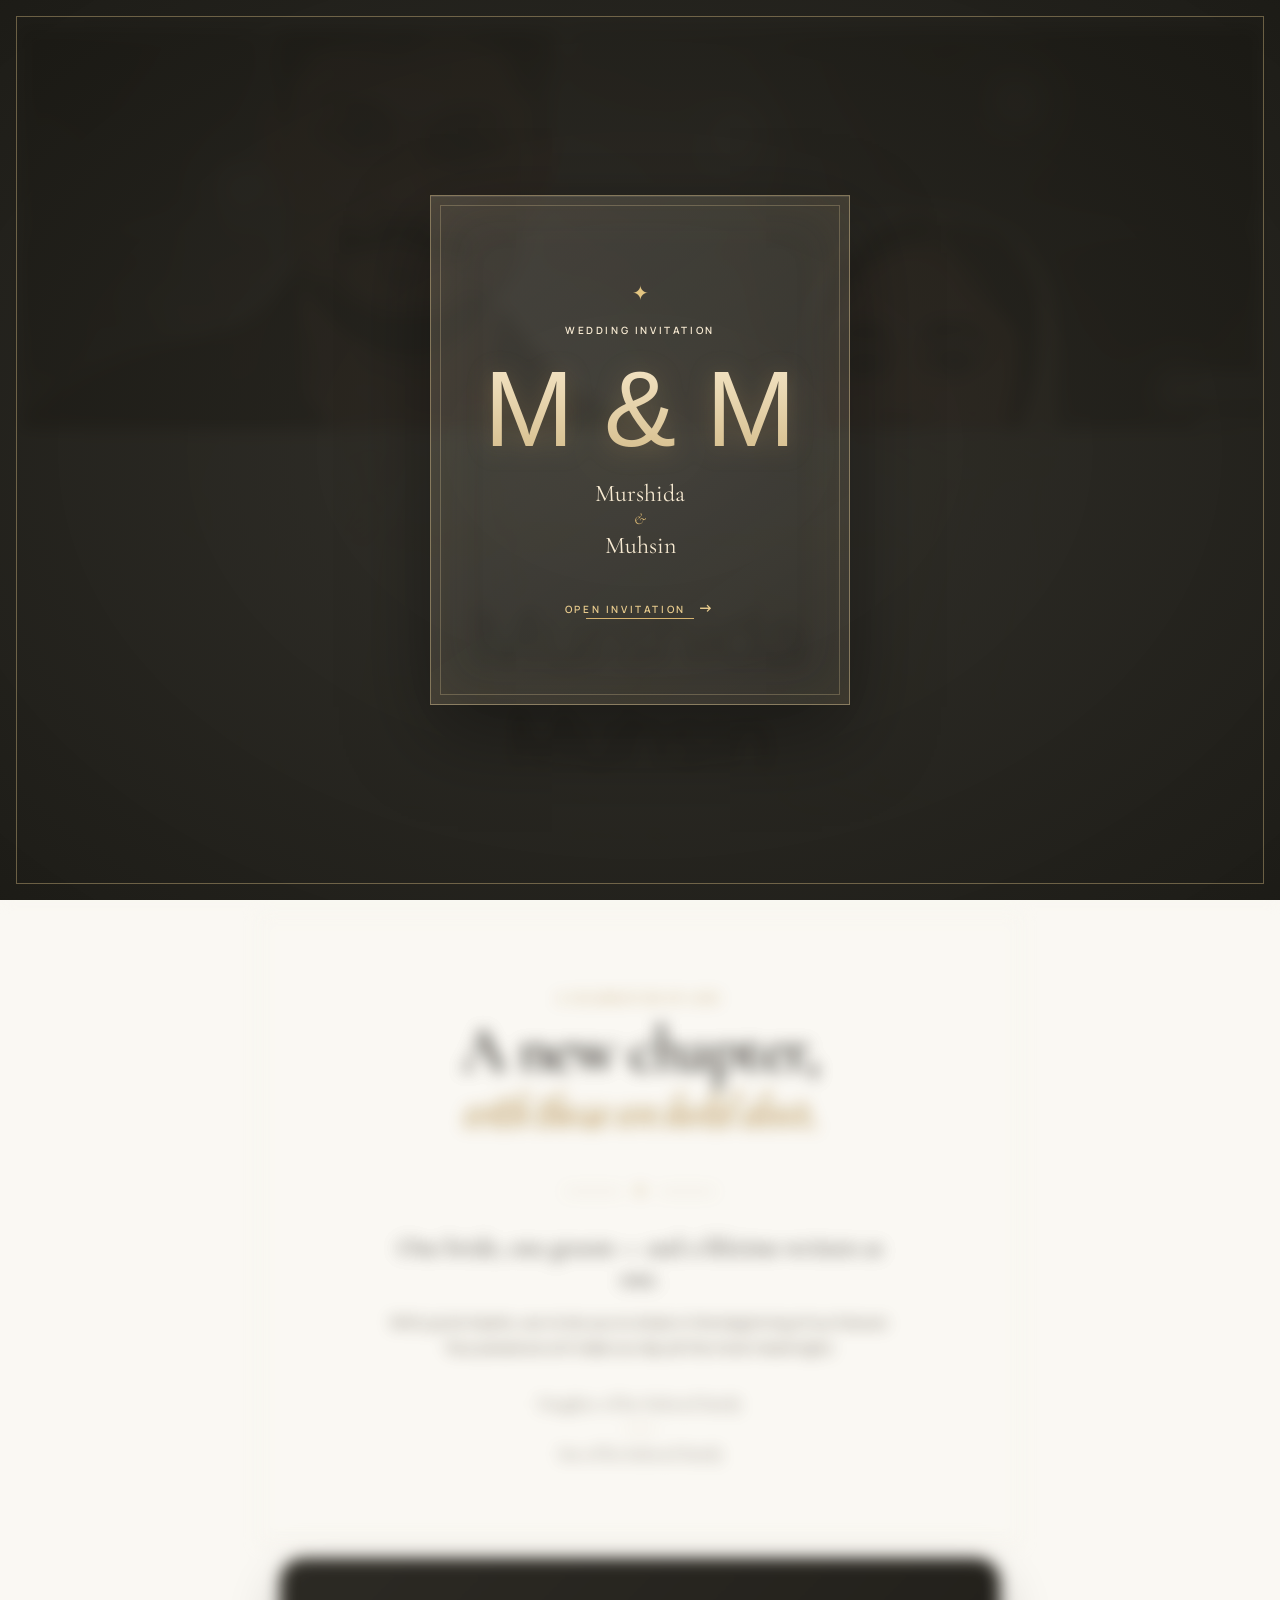
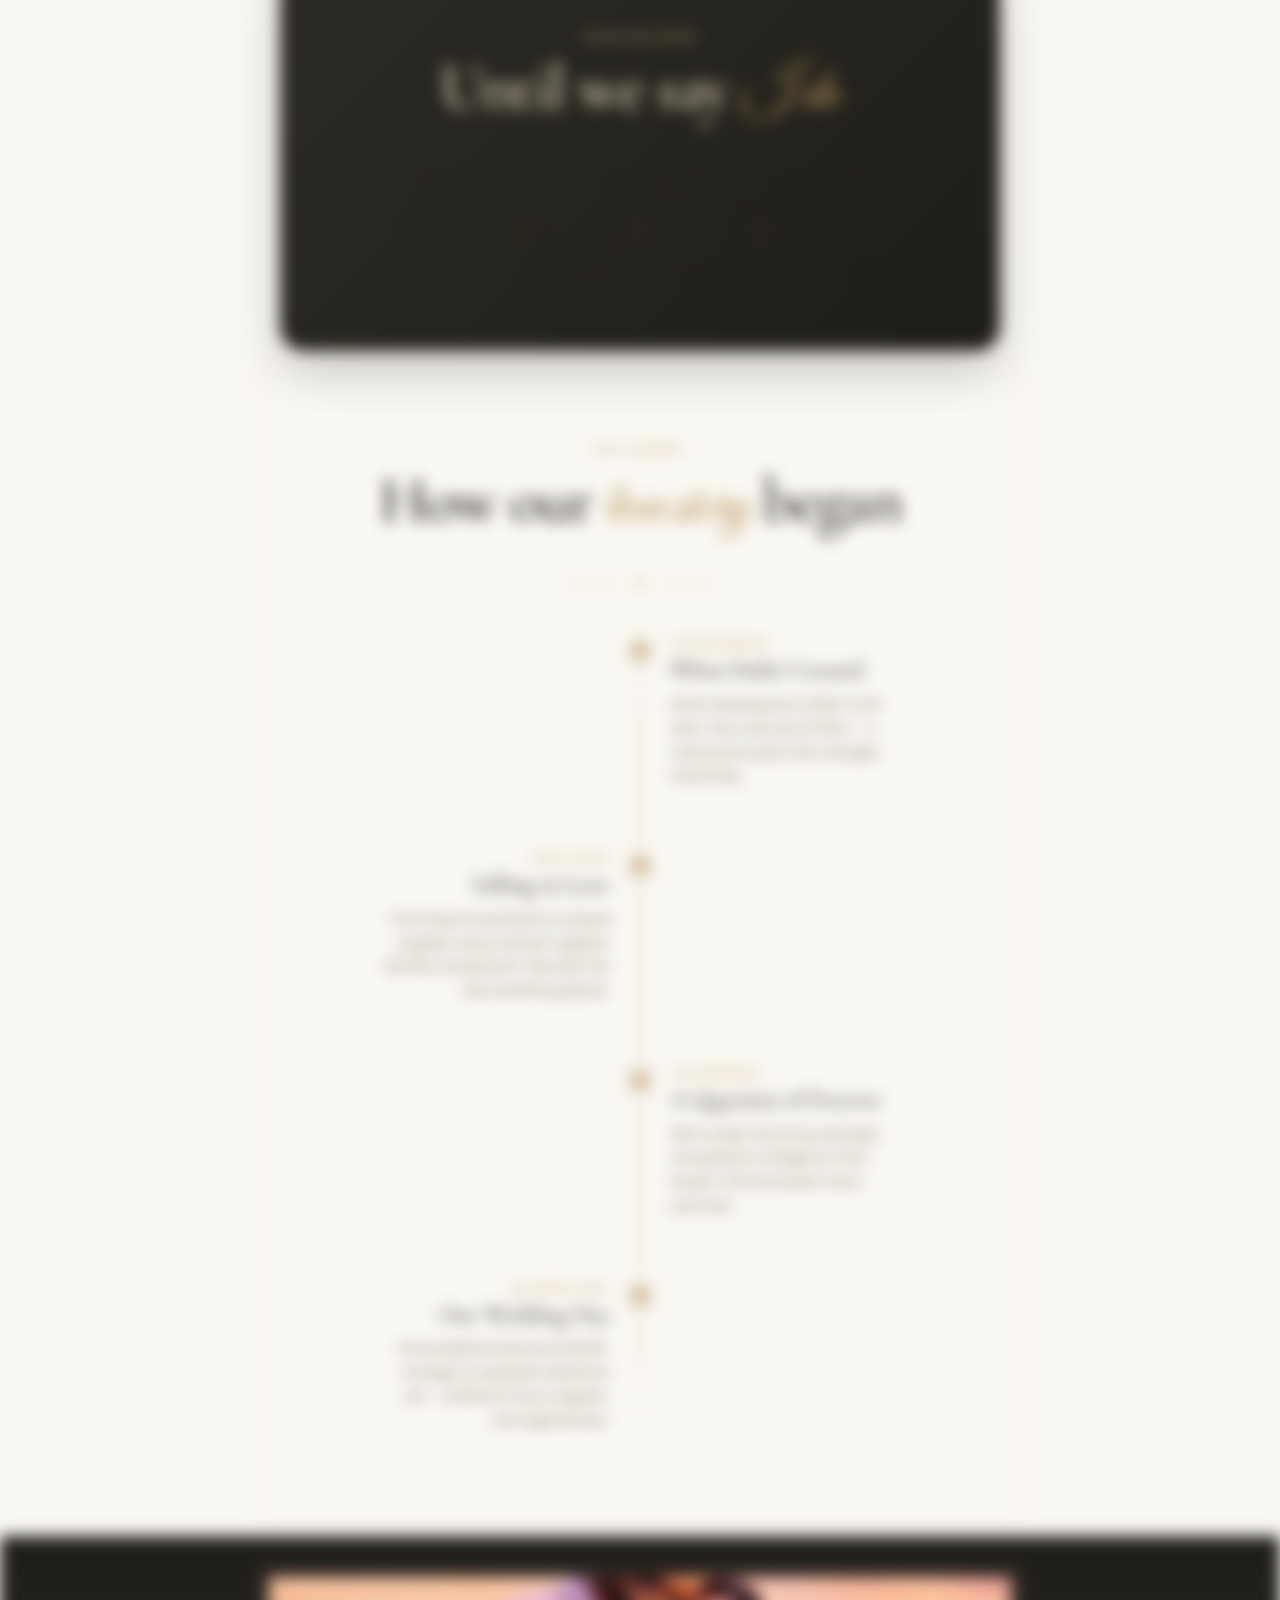
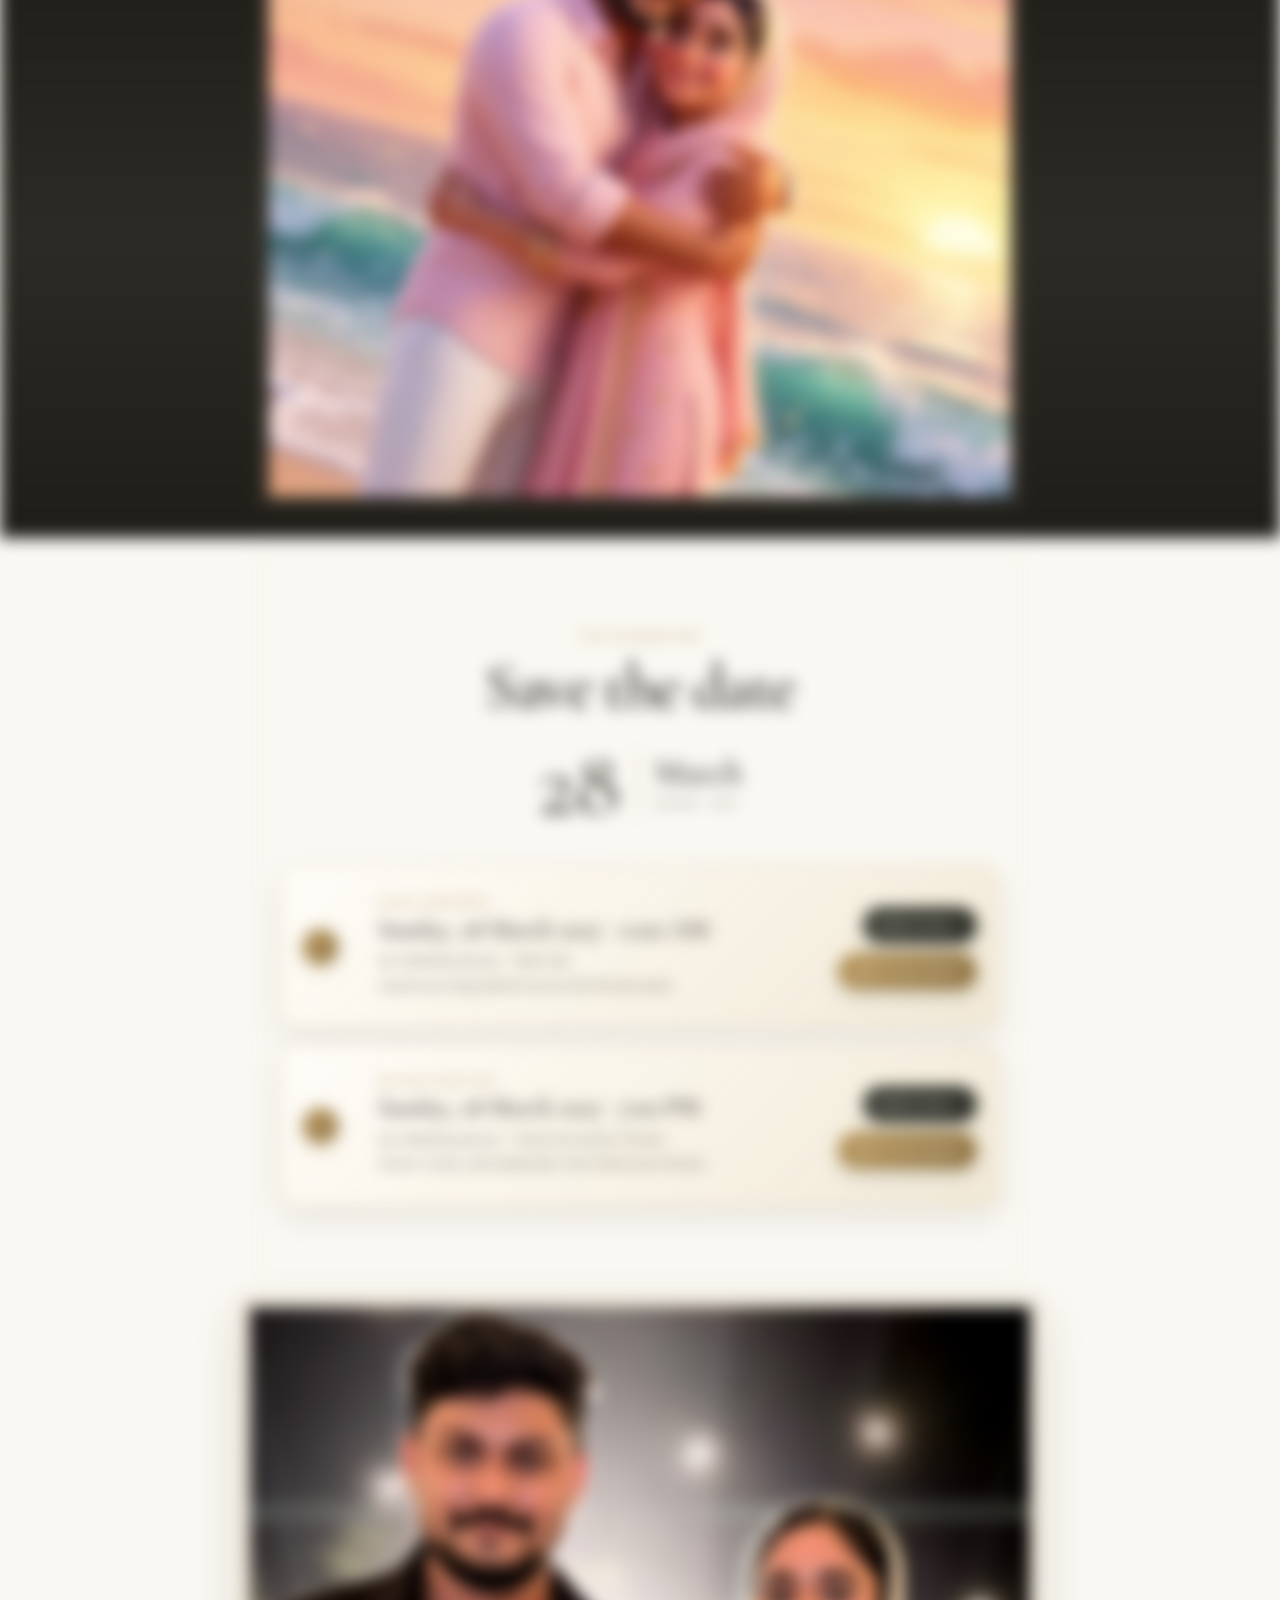
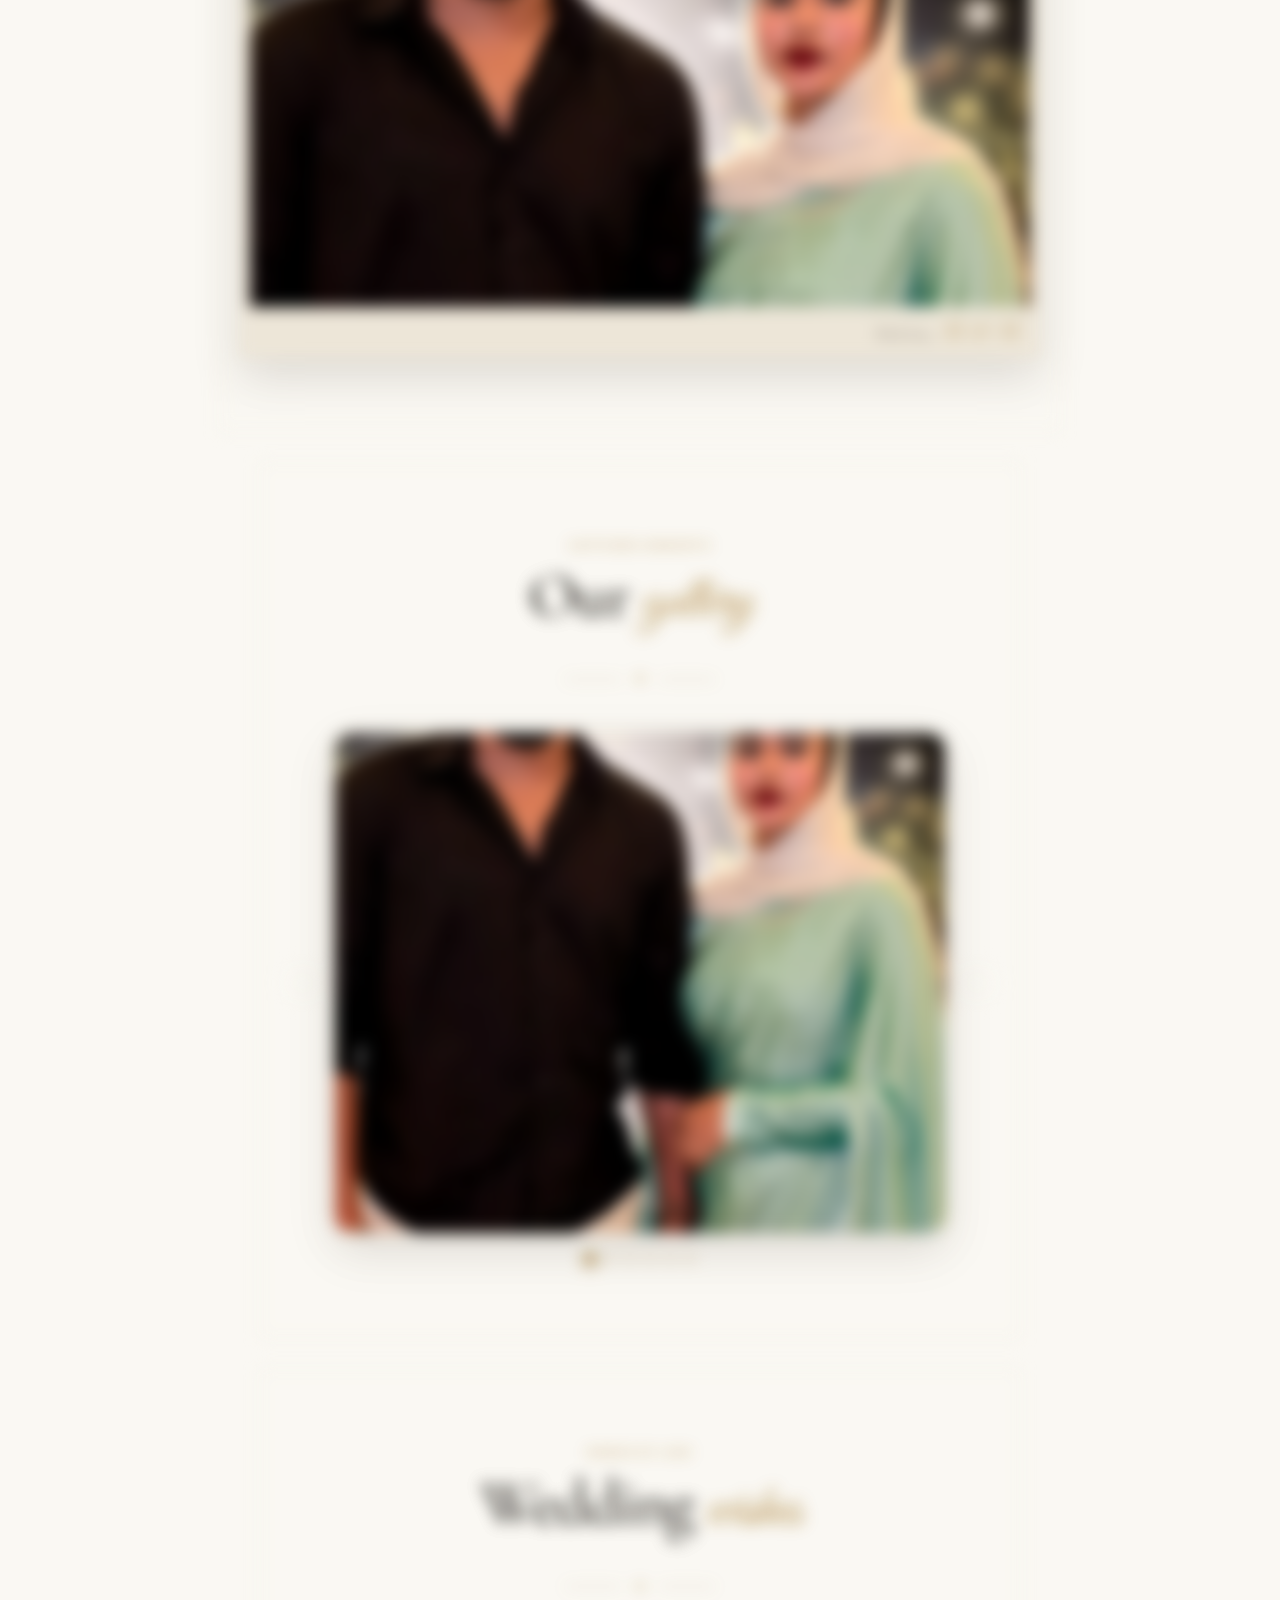
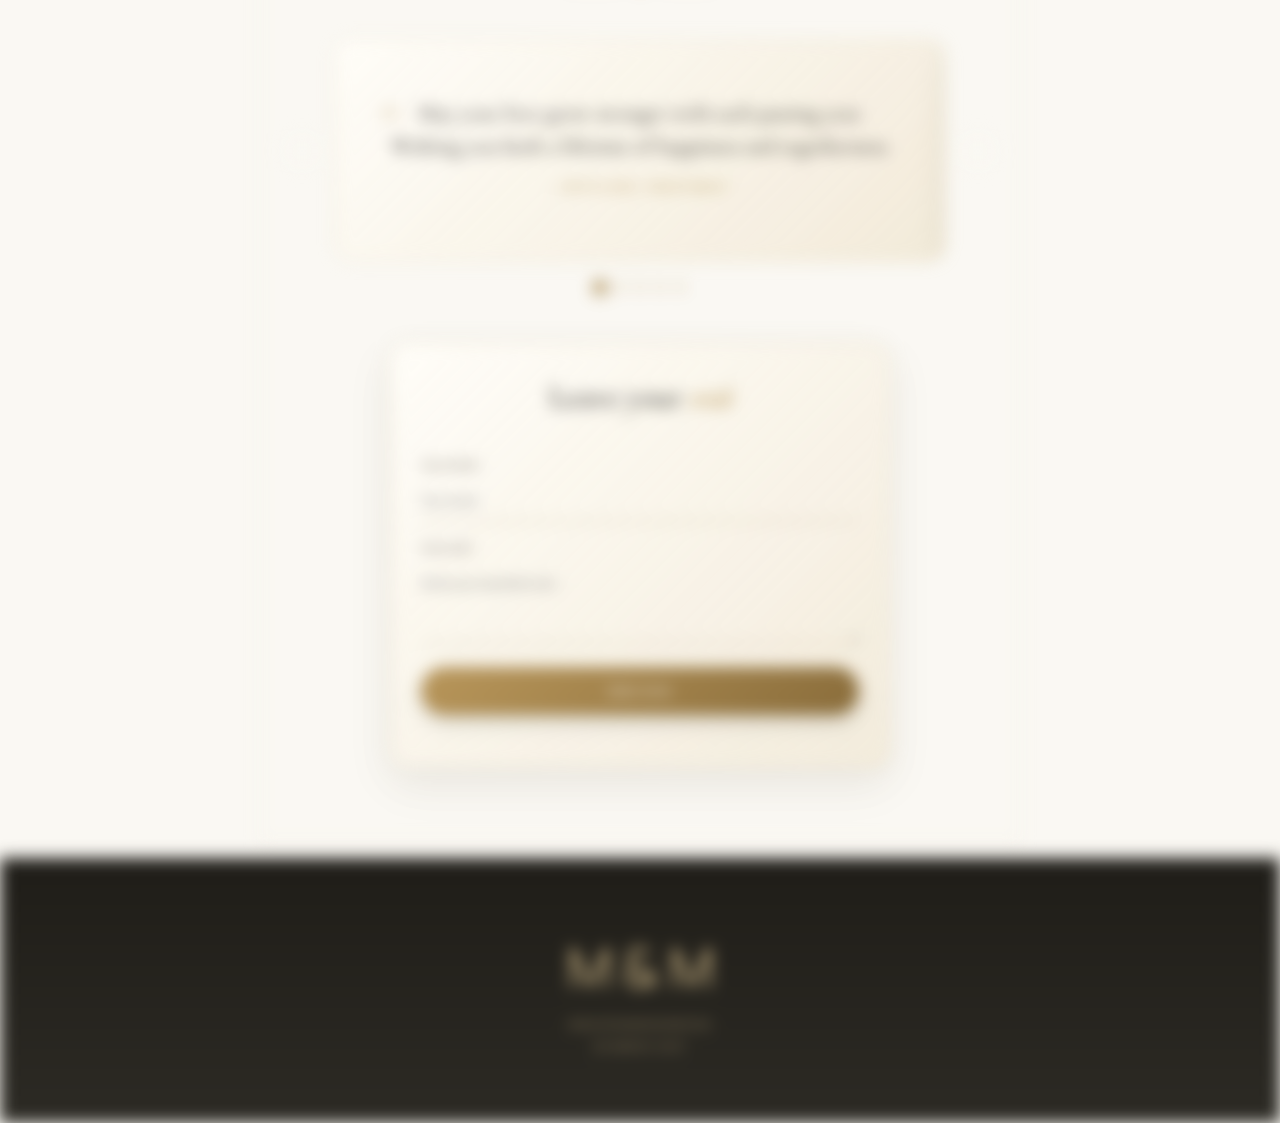
==== commit 5bb5422c: "update" ====
--- a/index.html
+++ b/index.html
@@ -22,7 +22,7 @@
             class="gate-names"><span id="gateBride">Murshida</span><i>&amp;</i><span
             id="gateGroom">Mohammed Muhsin</span></span><span class="gate-open">Open invitation <b>→</b></span></button>
 </div>
-<nav class="quick-nav" aria-label="Invitation sections"><a href="#celebration">Details</a><a href="#guestinfo">Info</a><a href="#gallery">Gallery</a><a href="#wishes">Wishes</a><a href="#rsvp">RSVP</a></nav>
+<nav class="quick-nav" aria-label="Invitation sections"><a href="#celebration">Details</a><a href="#gallery">Gallery</a><a href="#wishes">Wishes</a></nav>
 <main>
     <section class="hero">
         <div class="hero-image"></div>
@@ -103,14 +103,6 @@
         </div>
     </section>
 
-    <!-- Guest Information -->
-    <section class="section shell guest-info-section" id="guestinfo">
-        <p class="eyebrow">Plan your visit</p>
-        <h2>Guest <em>information</em></h2>
-        <div class="rule">✦</div>
-        <div class="info-grid" id="infoGrid"></div>
-    </section>
-
     <section class="portrait shell">
         <figure><img src="css/assets/WhatsApp%20Image%202026-10-19%20at%2012.17.47%20PM.jpeg"
                      alt="Murshida and Mohammed Muhsin">
@@ -156,26 +148,6 @@
             </form>
         </div>
     </section>
-    <section class="section shell rsvp"><p class="eyebrow">Kindly reply</p>
-        <h2>Will you join us?</h2>
-        <p class="body-copy">Please let us know if you will be able to celebrate with us.</p>
-        <form id="rsvpForm"><label>Full name<input name="name" required autocomplete="name"
-                                                   placeholder="Your name"></label><label>Number of guests<select
-                name="guests">
-            <option>1</option>
-            <option selected>2</option>
-            <option>3</option>
-            <option>4+</option>
-        </select></label>
-            <fieldset>
-                <legend>Attendance</legend>
-                <label><input type="radio" name="attending" value="yes" checked> Joyfully attending</label><label><input
-                    type="radio" name="attending" value="no"> Regretfully decline</label></fieldset>
-            <label>Message for the couple<textarea name="note" rows="3"
-                                                   placeholder="Optional wishes"></textarea></label>
-            <button class="submit">Send RSVP</button>
-            <p id="rsvpStatus"></p></form>
-    </section>
 </main>
 <footer><span class="script" id="backMonogram">M &amp; M</span>
     <p id="footerHashtag">#MuhsinAndMurshida</p>
--- a/css/styles.css
+++ b/css/styles.css
@@ -1,11 +1,13 @@
 :root {
-    --ink: #29251f;
-    --olive: #34352c;
-    --paper: #f7f4ed;
-    --sand: #e8dfcf;
-    --line: #cdbb9a;
-    --gold: #aa8a54;
-    --muted: #756e63;
+    --ink: #1a1714;
+    --olive: #2c2a24;
+    --paper: #faf8f3;
+    --sand: #ede6d8;
+    --line: #c9b99a;
+    --gold: #b8965a;
+    --gold-light: #d4bc8a;
+    --gold-dark: #8a6d3b;
+    --muted: #6b6358;
     --serif: "Cormorant Garamond", Georgia, serif;
     --script: "Great Vibes", cursive;
     --sans: "Manrope", sans-serif
@@ -51,13 +53,13 @@
 .hero-image {
     inset: 28px 20px 278px;
     background: url("assets/WhatsApp Image 2026-10-19 at 12.17.47 PM.jpeg") center 18%/cover;
-    filter: saturate(.67) brightness(.88)
+    filter: saturate(.75) brightness(.92) contrast(1.05)
 }
 
 .hero-shade {
     inset: 28px 20px 278px;
-    border: 1px solid rgba(245, 239, 225, .65);
-    box-shadow: inset 0 0 0 10px rgba(26, 23, 18, .12)
+    border: 1px solid rgba(245, 239, 225, .75);
+    box-shadow: inset 0 0 0 10px rgba(26, 23, 18, .08), inset 0 0 60px rgba(184, 150, 90, .06)
 }
 
 .hero-content {
@@ -126,7 +128,7 @@
     padding: 90px 0
 }
 
-.welcome, .celebration, .rsvp {
+.welcome, .celebration {
     text-align: center
 }
 
@@ -189,7 +191,7 @@
 
 .film {
     padding: 32px 20px;
-    background: var(--olive)
+    background: linear-gradient(180deg, #1f1d18 0%, var(--olive) 50%, #1f1d18 100%)
 }
 
 .film-frame {
@@ -318,7 +320,7 @@
     height: clamp(350px, 80vw, 600px);
     object-fit: cover;
     object-position: center 16%;
-    filter: saturate(.78)
+    filter: saturate(.85) contrast(1.05)
 }
 
 .portrait figcaption {
@@ -382,7 +384,7 @@
 .submit {
     margin-top: 7px;
     border: 0;
-    background: var(--olive);
+    background: linear-gradient(135deg, var(--gold) 0%, var(--gold-dark) 100%);
     color: #fff;
     padding: 15px;
     cursor: pointer;
@@ -391,17 +393,10 @@
     text-transform: uppercase
 }
 
-#rsvpStatus {
-    margin: 0;
-    text-align: center;
-    color: var(--gold);
-    font-size: 13px
-}
-
 footer {
     padding: 64px 20px;
-    background: var(--olive);
-    color: #e7d8bc;
+    background: linear-gradient(180deg, #1f1d18 0%, var(--olive) 100%);
+    color: var(--gold-light);
     text-align: center
 }
 
@@ -738,8 +733,8 @@
     position: absolute;
     inset: 16px -20px;
     z-index: -1;
-    background: rgba(247, 244, 237, .48);
-    border: 1px solid rgba(205, 187, 154, .3);
+    background: rgba(250, 248, 243, .55);
+    border: 1px solid rgba(184, 150, 90, .15);
     pointer-events: none
 }
 
@@ -844,11 +839,11 @@
 .event {
     position: relative;
     overflow: hidden;
-    border: 1px solid rgba(205, 187, 154, .62) !important;
+    border: 1px solid rgba(184, 150, 90, .35) !important;
     border-radius: 18px;
     padding: 28px 22px !important;
-    background: linear-gradient(135deg, rgba(255, 253, 248, .84), rgba(239, 228, 207, .58));
-    box-shadow: 0 12px 26px rgba(69, 58, 43, .08);
+    background: linear-gradient(135deg, rgba(255, 253, 248, .92), rgba(237, 225, 200, .65));
+    box-shadow: 0 12px 26px rgba(69, 58, 43, .1), inset 0 1px 0 rgba(255, 255, 255, .6);
     transition: transform .42s cubic-bezier(.2, .75, .2, 1), box-shadow .42s ease, border-color .42s ease !important
 }
 
@@ -864,9 +859,9 @@
 
 .event:hover {
     transform: translateY(-7px) !important;
-    border-color: rgba(170, 138, 84, .8) !important;
-    background: linear-gradient(135deg, rgba(255, 253, 248, .96), rgba(238, 223, 193, .72));
-    box-shadow: 0 22px 36px rgba(69, 58, 43, .16) !important
+    border-color: var(--gold) !important;
+    background: linear-gradient(135deg, rgba(255, 253, 248, .98), rgba(240, 228, 205, .8));
+    box-shadow: 0 22px 40px rgba(184, 150, 90, .2), inset 0 1px 0 rgba(255, 255, 255, .8) !important
 }
 
 .event:hover::before {
@@ -883,10 +878,10 @@
     width: 35px;
     height: 35px;
     border-radius: 50%;
-    background: var(--olive);
-    color: #f5e8c9 !important;
+    background: linear-gradient(135deg, var(--gold) 0%, var(--gold-dark) 100%);
+    color: #fff !important;
     font-size: 14px !important;
-    box-shadow: 0 6px 12px rgba(52, 53, 44, .2);
+    box-shadow: 0 6px 14px rgba(184, 150, 90, .35);
     transition: transform .35s ease
 }
 
@@ -915,7 +910,7 @@
     left: -80%;
     width: 35%;
     height: 200%;
-    background: rgba(255, 255, 255, .38);
+    background: linear-gradient(105deg, transparent, rgba(255, 255, 255, .5), transparent);
     transform: rotate(25deg);
     transition: left .6s ease
 }
@@ -932,13 +927,13 @@
 }
 
 .actions button {
-    background: linear-gradient(135deg, #c5a66c, #9b7844) !important
+    background: linear-gradient(135deg, var(--gold) 0%, var(--gold-dark) 100%) !important
 }
 
 .submit {
     width: 100%;
     padding: 16px !important;
-    background: linear-gradient(135deg, #af915b, #725d39) !important
+    background: linear-gradient(135deg, var(--gold) 0%, var(--gold-dark) 100%) !important
 }
 
 .submit:active, .actions a:active, .actions button:active {
@@ -946,20 +941,13 @@
 }
 
 .portrait figure {
-    box-shadow: 0 20px 42px rgba(69, 58, 43, .16)
-}
-
-.rsvp form {
-    padding: 28px;
-    border: 1px solid rgba(205, 187, 154, .52);
-    border-radius: 20px;
-    background: rgba(255, 253, 248, .56);
-    box-shadow: 0 16px 34px rgba(69, 58, 43, .09)
+    box-shadow: 0 20px 42px rgba(69, 58, 43, .16), inset 0 0 0 1px rgba(184, 150, 90, .15)
 }
 
 .card {
     border-radius: 22px;
-    box-shadow: 0 24px 60px rgba(30, 28, 23, .24)
+    box-shadow: 0 24px 60px rgba(30, 28, 23, .24), inset 0 1px 0 rgba(255, 255, 255, .5);
+    background: linear-gradient(180deg, #fff 0%, var(--paper) 100%)
 }
 
 /* Deliberate opening interaction and quick chapter navigation */
@@ -980,7 +968,7 @@
     display: grid;
     place-items: center;
     padding: 24px;
-    background: radial-gradient(circle at center, rgba(53, 54, 45, .92), rgba(26, 25, 20, .98));
+    background: radial-gradient(ellipse at center, rgba(44, 42, 36, .96) 0%, rgba(26, 25, 20, .99) 100%);
     transition: opacity .75s ease, visibility .75s ease
 }
 
@@ -1002,9 +990,9 @@
     width: min(100%, 420px);
     min-height: 510px;
     padding: 54px 30px;
-    border: 1px solid rgba(235, 212, 158, .65);
-    background: linear-gradient(145deg, rgba(255, 249, 233, .1), rgba(255, 249, 233, .03));
-    box-shadow: 0 30px 70px rgba(0, 0, 0, .34), inset 0 0 46px rgba(225, 198, 139, .08);
+    border: 1px solid rgba(212, 188, 138, .5);
+    background: linear-gradient(145deg, rgba(255, 249, 233, .12) 0%, rgba(255, 249, 233, .04) 100%);
+    box-shadow: 0 30px 80px rgba(0, 0, 0, .4), inset 0 0 60px rgba(184, 150, 90, .1), inset 0 1px 0 rgba(255, 255, 255, .08);
     color: #f7ead2;
     cursor: pointer;
     display: flex;
@@ -1024,7 +1012,7 @@
 
 .gate-card:hover {
     transform: translateY(-8px) scale(1.015);
-    box-shadow: 0 42px 78px rgba(0, 0, 0, .43), inset 0 0 54px rgba(225, 198, 139, .14)
+    box-shadow: 0 42px 80px rgba(0, 0, 0, .5), inset 0 0 70px rgba(184, 150, 90, .16), inset 0 1px 0 rgba(255, 255, 255, .12)
 }
 
 .gate-flourish {
@@ -1043,8 +1031,11 @@
     font-size: clamp(68px, 18vw, 108px);
     font-weight: 400;
     line-height: 1;
-    color: #f0dcae;
-    text-shadow: 0 3px 20px rgba(225, 188, 99, .22)
+    background: linear-gradient(180deg, #f5e6c8 0%, #d4bc8a 100%);
+    -webkit-background-clip: text;
+    -webkit-text-fill-color: transparent;
+    background-clip: text;
+    filter: drop-shadow(0 3px 12px rgba(184, 150, 90, .3))
 }
 
 .gate-names {
@@ -1096,22 +1087,23 @@
 
 .quick-nav a {
     padding: 9px 11px;
-    border: 1px solid rgba(205, 187, 154, .72);
+    border: 1px solid rgba(184, 150, 90, .35);
     border-radius: 999px;
-    background: rgba(247, 244, 237, .75);
-    backdrop-filter: blur(8px);
-    box-shadow: 0 6px 14px rgba(69, 58, 43, .1);
+    background: rgba(250, 248, 243, .85);
+    backdrop-filter: blur(10px);
+    box-shadow: 0 4px 12px rgba(69, 58, 43, .08);
     color: var(--olive);
     font: 600 9px var(--sans);
     letter-spacing: .12em;
     text-decoration: none;
     text-transform: uppercase;
-    transition: transform .25s ease, background .25s ease
+    transition: transform .25s ease, background .25s ease, border-color .25s ease
 }
 
 .quick-nav a:hover {
     transform: translateX(-5px);
-    background: var(--olive);
+    background: linear-gradient(135deg, var(--gold) 0%, var(--gold-dark) 100%);
+    border-color: var(--gold);
     color: #fff
 }
 
@@ -1126,24 +1118,27 @@
     }
 }
 
+
 /* ── Countdown Timer ── */
 .countdown-section {
     text-align: center;
-    background: linear-gradient(135deg, rgba(52, 53, 44, .96), rgba(40, 41, 34, .98));
+    background: linear-gradient(135deg, #2c2a24 0%, #1f1d18 100%);
     color: #f5e8c9;
     border-radius: 24px;
-    margin: 0 20px;
+    margin: 0 auto;
     padding: 70px 20px !important;
     position: relative;
     overflow: hidden;
+    border: 1px solid rgba(184, 150, 90, .2);
+    box-shadow: 0 20px 50px rgba(0, 0, 0, .2)
 }
 
 .countdown-section::before {
     content: "";
     position: absolute;
     inset: 0;
-    background: radial-gradient(ellipse at 30% 20%, rgba(170, 138, 84, .12), transparent 60%),
-                radial-gradient(ellipse at 70% 80%, rgba(170, 138, 84, .08), transparent 50%);
+    background: radial-gradient(ellipse at 30% 20%, rgba(184, 150, 90, .15), transparent 60%),
+                radial-gradient(ellipse at 70% 80%, rgba(184, 150, 90, .1), transparent 50%);
     pointer-events: none;
 }
 
@@ -1152,7 +1147,7 @@
 }
 
 .countdown-section .eyebrow {
-    color: #d6b471;
+    color: var(--gold-light);
 }
 
 .countdown {
@@ -1170,37 +1165,40 @@
     align-items: center;
     min-width: 90px;
     padding: 20px 16px;
-    border: 1px solid rgba(214, 180, 113, .3);
+    border: 1px solid rgba(184, 150, 90, .3);
     border-radius: 16px;
-    background: rgba(255, 253, 248, .06);
-    backdrop-filter: blur(6px);
-    box-shadow: 0 8px 24px rgba(0, 0, 0, .15);
+    background: linear-gradient(135deg, rgba(255, 253, 248, .08), rgba(255, 253, 248, .03));
+    backdrop-filter: blur(8px);
+    box-shadow: 0 8px 24px rgba(0, 0, 0, .2), inset 0 1px 0 rgba(255, 255, 255, .06);
     transition: transform .3s ease, border-color .3s ease;
 }
 
 .countdown-unit:hover {
     transform: translateY(-4px);
-    border-color: rgba(214, 180, 113, .6);
+    border-color: var(--gold);
 }
 
 .countdown-number {
     font: 600 48px/1 var(--serif);
-    color: #f0dcae;
-    text-shadow: 0 2px 12px rgba(225, 188, 99, .2);
+    background: linear-gradient(180deg, #f5e6c8 0%, #d4bc8a 100%);
+    -webkit-background-clip: text;
+    -webkit-text-fill-color: transparent;
+    background-clip: text;
+    filter: drop-shadow(0 2px 8px rgba(184, 150, 90, .25));
 }
 
 .countdown-label {
     font: 600 9px var(--sans);
     letter-spacing: .2em;
     text-transform: uppercase;
-    color: #c5a66c;
+    color: var(--gold-light);
     margin-top: 6px;
 }
 
 .countdown-separator {
     font: 500 32px var(--serif);
-    color: #d6b471;
-    opacity: .5;
+    color: var(--gold);
+    opacity: .45;
 }
 
 /* ── Story Timeline ── */
@@ -1249,12 +1247,12 @@
     position: absolute;
     left: 50%;
     top: 6px;
-    width: 14px;
-    height: 14px;
+    width: 16px;
+    height: 16px;
     border-radius: 50%;
-    background: var(--gold);
+    background: linear-gradient(135deg, var(--gold) 0%, var(--gold-dark) 100%);
     border: 3px solid var(--paper);
-    box-shadow: 0 0 0 2px var(--gold), 0 4px 10px rgba(170, 138, 84, .3);
+    box-shadow: 0 0 0 2px var(--gold), 0 4px 14px rgba(184, 150, 90, .4);
     transform: translateX(-50%);
     z-index: 1;
 }
@@ -1296,8 +1294,8 @@
     overflow: hidden;
     border-radius: 18px;
     flex: 1;
-    box-shadow: 0 16px 40px rgba(69, 58, 43, .14);
-    border: 1px solid rgba(205, 187, 154, .4);
+    box-shadow: 0 16px 44px rgba(69, 58, 43, .16);
+    border: 1px solid rgba(184, 150, 90, .3);
 }
 
 .gallery-track {
@@ -1315,7 +1313,7 @@
     width: 100%;
     height: clamp(280px, 60vw, 500px);
     object-fit: cover;
-    filter: saturate(.82);
+    filter: saturate(.88) contrast(1.03);
     transition: filter .4s ease;
 }
 
@@ -1361,10 +1359,10 @@
 .wish-card {
     min-width: 100%;
     padding: 40px 30px;
-    border: 1px solid rgba(205, 187, 154, .5);
+    border: 1px solid rgba(184, 150, 90, .25);
     border-radius: 18px;
-    background: linear-gradient(135deg, rgba(255, 253, 248, .88), rgba(239, 228, 207, .52));
-    box-shadow: 0 12px 28px rgba(69, 58, 43, .08);
+    background: linear-gradient(135deg, rgba(255, 253, 248, .95), rgba(237, 225, 200, .6));
+    box-shadow: 0 12px 32px rgba(69, 58, 43, .1), inset 0 1px 0 rgba(255, 255, 255, .5);
     text-align: center;
     display: flex;
     flex-direction: column;
@@ -1385,7 +1383,7 @@
     content: "\201C";
     font-size: 60px;
     color: var(--gold);
-    opacity: .3;
+    opacity: .45;
     position: absolute;
     top: -20px;
     left: -10px;
@@ -1404,24 +1402,26 @@
     appearance: none;
     width: 44px;
     height: 44px;
-    border: 1px solid rgba(205, 187, 154, .6);
+    border: 1px solid rgba(184, 150, 90, .4);
     border-radius: 50%;
-    background: rgba(247, 244, 237, .85);
-    backdrop-filter: blur(6px);
-    color: var(--olive);
+    background: rgba(250, 248, 243, .9);
+    backdrop-filter: blur(8px);
+    color: var(--gold-dark);
     font-size: 22px;
     cursor: pointer;
     display: grid;
     place-items: center;
-    transition: transform .25s ease, background .25s ease, color .25s ease;
-    box-shadow: 0 4px 12px rgba(69, 58, 43, .1);
+    transition: transform .25s ease, background .25s ease, color .25s ease, box-shadow .25s ease;
+    box-shadow: 0 4px 14px rgba(69, 58, 43, .1);
     flex-shrink: 0;
 }
 
 .carousel-btn:hover {
-    background: var(--olive);
+    background: linear-gradient(135deg, var(--gold) 0%, var(--gold-dark) 100%);
+    border-color: var(--gold);
     color: #fff;
-    transform: scale(1.08);
+    transform: scale(1.1);
+    box-shadow: 0 6px 18px rgba(184, 150, 90, .35);
 }
 
 .carousel-dots {
@@ -1435,28 +1435,29 @@
     width: 10px;
     height: 10px;
     border-radius: 50%;
-    border: 1px solid var(--line);
+    border: 1px solid var(--gold);
     background: transparent;
     cursor: pointer;
-    transition: background .3s ease, transform .3s ease;
+    transition: background .3s ease, transform .3s ease, box-shadow .3s ease;
     padding: 0;
 }
 
 .carousel-dot.active {
-    background: var(--gold);
+    background: linear-gradient(135deg, var(--gold) 0%, var(--gold-dark) 100%);
     border-color: var(--gold);
-    transform: scale(1.25);
+    transform: scale(1.3);
+    box-shadow: 0 2px 8px rgba(184, 150, 90, .4);
 }
 
 /* ── Wish Form ── */
 .wish-form-wrapper {
     max-width: 500px;
     margin: 50px auto 0;
-    padding: 30px;
-    border: 1px solid rgba(205, 187, 154, .5);
+    padding: 36px 30px;
+    border: 1px solid rgba(184, 150, 90, .3);
     border-radius: 20px;
-    background: rgba(255, 253, 248, .56);
-    box-shadow: 0 16px 34px rgba(69, 58, 43, .09);
+    background: linear-gradient(135deg, rgba(255, 253, 248, .95), rgba(237, 225, 200, .55));
+    box-shadow: 0 16px 40px rgba(69, 58, 43, .1), inset 0 1px 0 rgba(255, 255, 255, .6);
     text-align: center;
 }
 
@@ -1497,7 +1498,7 @@
 
 #wishForm input:focus, #wishForm textarea:focus {
     outline: none;
-    border-color: var(--olive);
+    border-color: var(--gold);
 }
 
 #wishStatus {
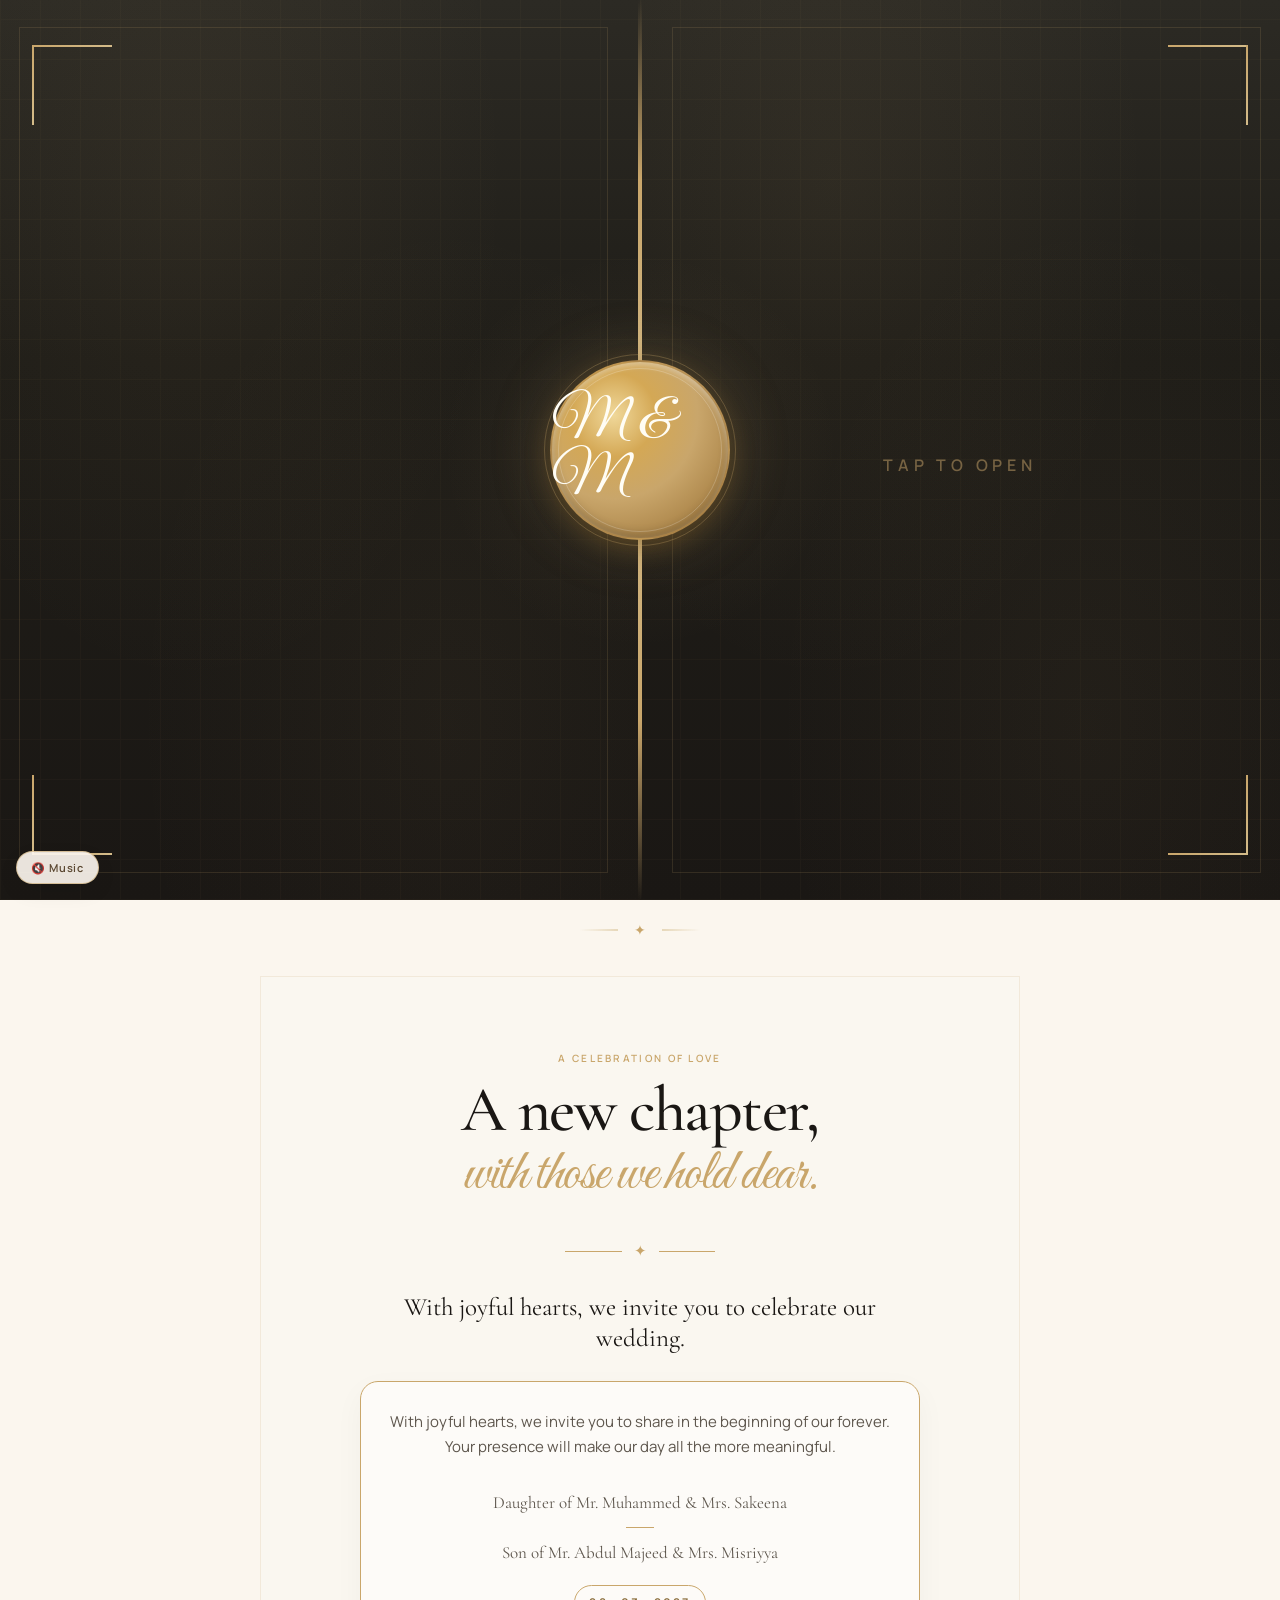
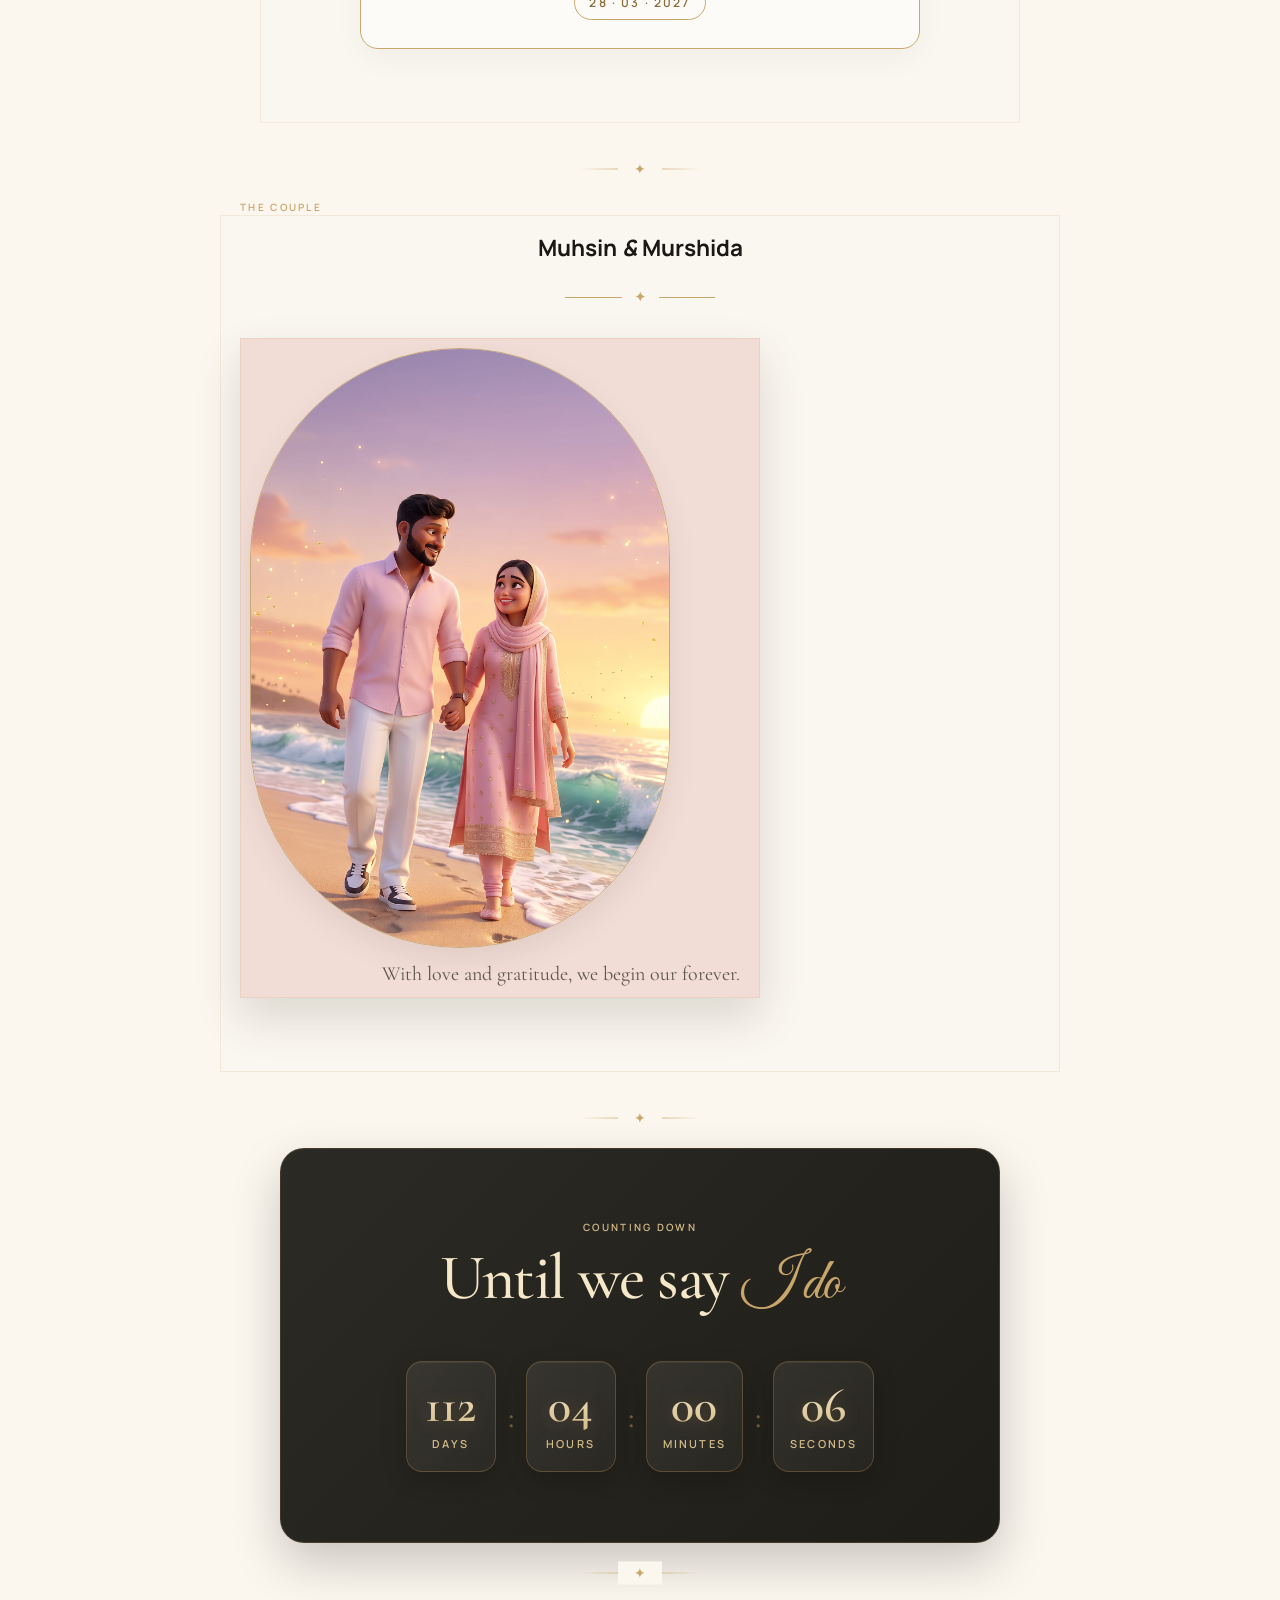
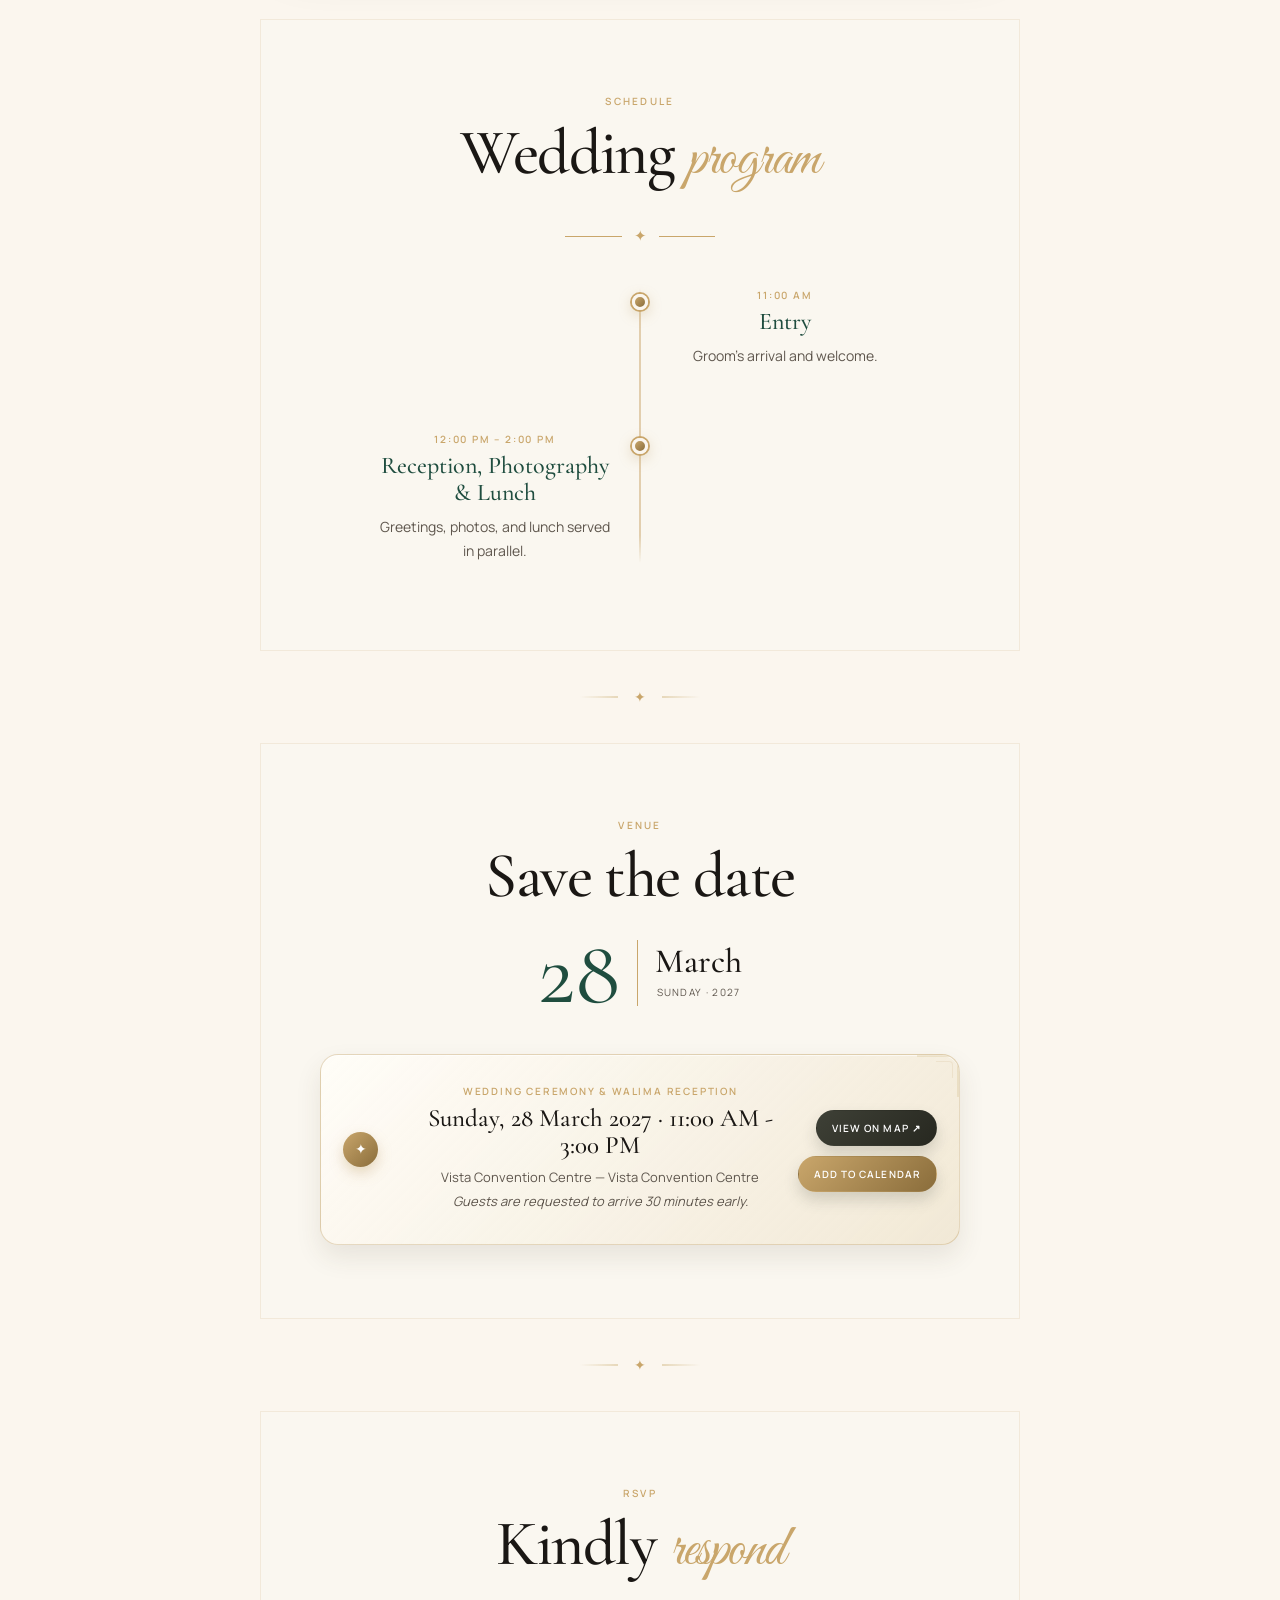
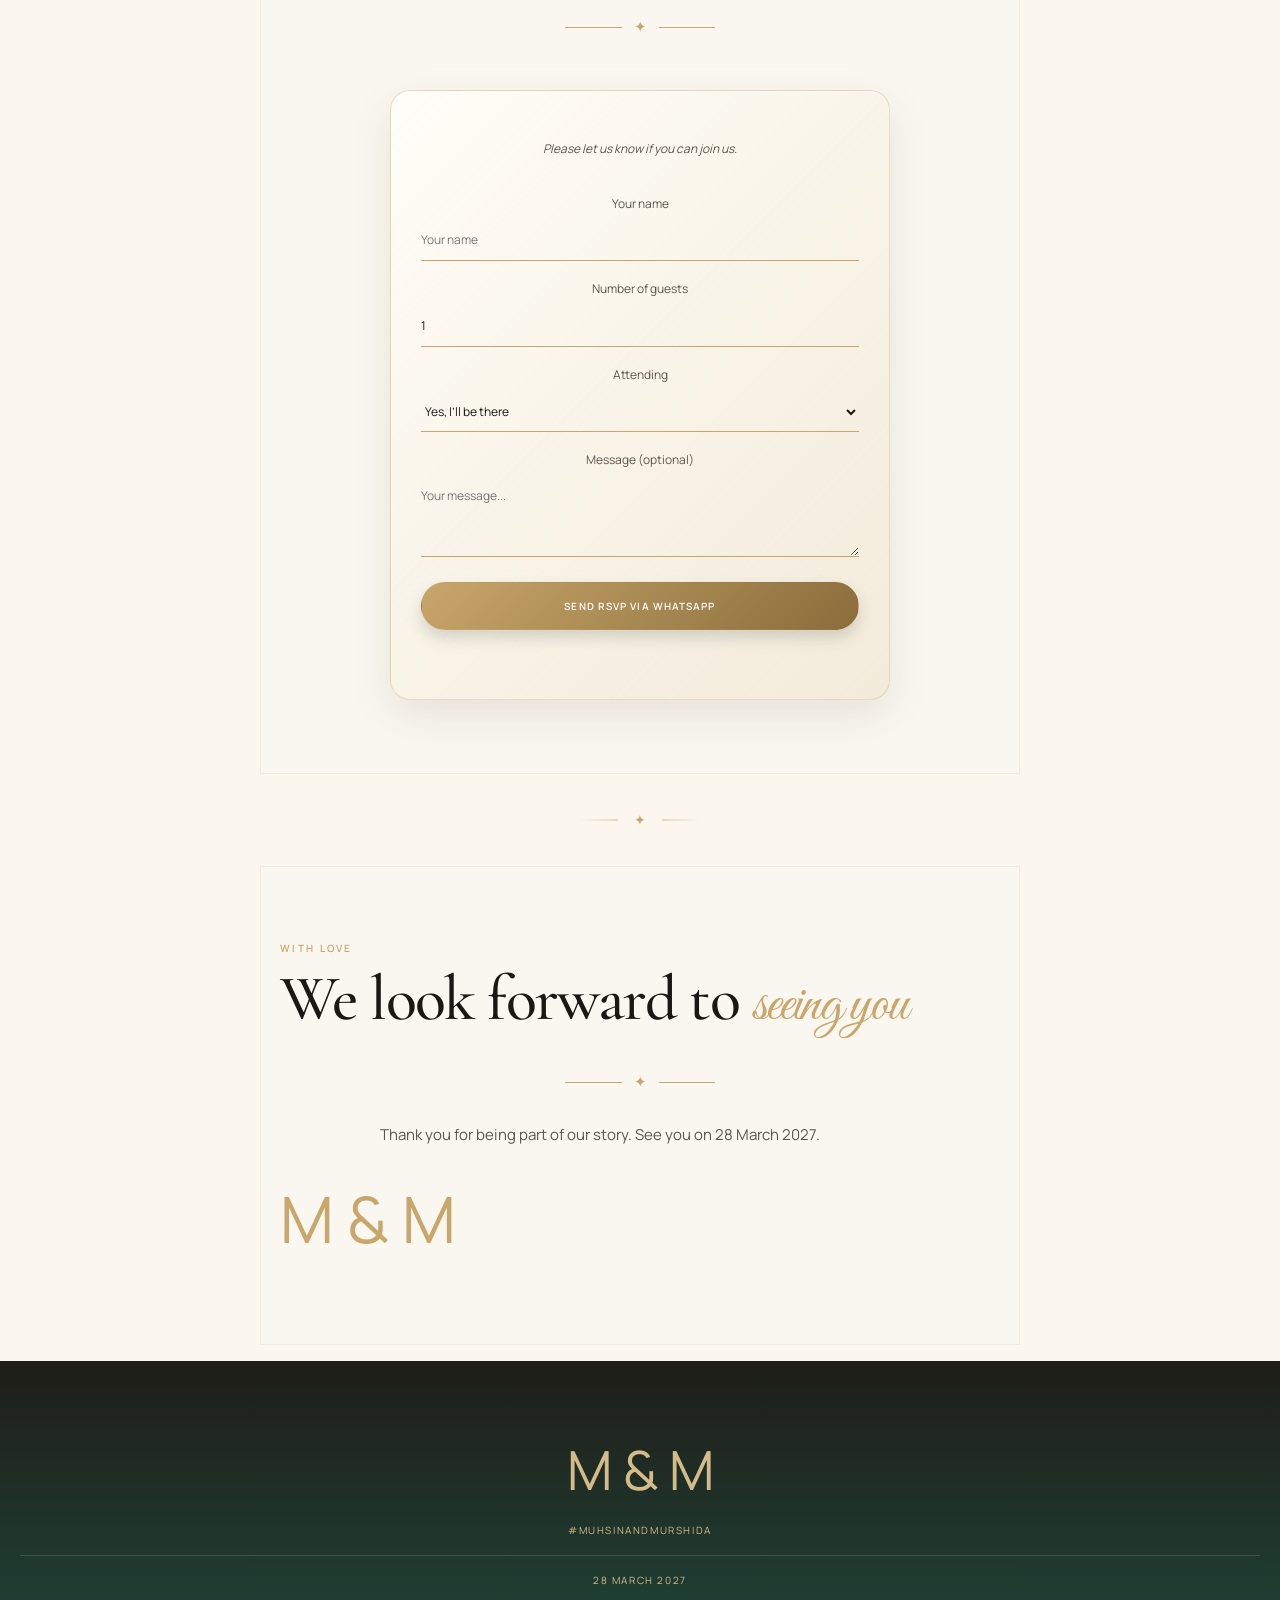
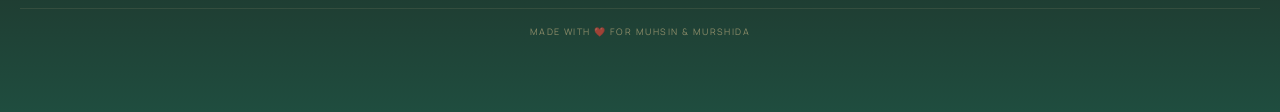
==== commit 16176100: "last pdate" ====
--- a/index.html
+++ b/index.html
@@ -9,42 +9,96 @@
     <link rel="preconnect" href="https://fonts.gstatic.com" crossorigin>
     <link href="https://fonts.googleapis.com/css2?family=Cormorant+Garamond:ital,wght@0,400;0,500;0,600;1,400&family=Great+Vibes&family=Manrope:wght@400;500;600&display=swap"
           rel="stylesheet">
+    <!-- Structured data for wedding event -->
+    <script type="application/ld+json">
+    {
+      "@context": "https://schema.org",
+      "@type": "Event",
+      "name": "Muhs & Murshida Wedding",
+      "startDate": "2027-03-28T11:00:00+05:30",
+      "endDate": "2027-03-28T15:00:00+05:30",
+      "eventAttendanceMode": "https://schema.org/OfflineEventAttendanceMode",
+      "eventStatus": "https://schema.org/EventScheduled",
+      "location": {
+        "@type": "Place",
+        "name": "Vista Convention Centre",
+        "address": {
+          "@type": "PostalAddress",
+          "addressLocality": "Malappuram",
+          "addressRegion": "Kerala",
+          "addressCountry": "IN"
+        }
+      },
+      "image": "css/assets/WhatsApp%20Image%202026-10-19%20at%2012.17.47%20PM.jpeg",
+      "description": "Join us for the wedding celebration of Murshida and Muhsin."
+    }
+    </script>
     <link rel="stylesheet" href="css/styles.css">
 </head>
 <body class="is-locked">
 <div class="photo-atmosphere" aria-hidden="true"></div>
 <div class="petal-layer" id="petalLayer" aria-hidden="true"></div>
 <div class="invitation-gate" id="invitationGate">
-    <button class="gate-card" id="openInvitation" type="button"
-            onclick="document.body.classList.remove('is-locked');document.getElementById('invitationGate').classList.add('opened')"
-            aria-label="Open Murshida and Mohammed Muhsin's invitation"><span class="gate-flourish">✦</span><span
-            class="gate-label">Wedding invitation</span><strong class="script" id="gateMonogram">M &amp; M</strong><span
-            class="gate-names"><span id="gateBride">Murshida</span><i>&amp;</i><span
-            id="gateGroom">Mohammed Muhsin</span></span><span class="gate-open">Open invitation <b>→</b></span></button>
+    <div class="gate-scene" id="gateScene">
+        <div class="envelope-wrap" id="doorWrapper" role="button" tabindex="0" aria-label="Open Muhsin and Murshida invitation">
+            <div class="envelope">
+                <div class="envelope-left">
+                    <div class="panel-ornament panel-ornament-tl"></div>
+                    <div class="panel-ornament panel-ornament-bl"></div>
+                    <div class="panel-border-frame"></div>
+                    <div class="panel-pattern"></div>
+                </div>
+                <div class="envelope-right">
+                    <div class="panel-ornament panel-ornament-tr"></div>
+                    <div class="panel-ornament panel-ornament-br"></div>
+                    <div class="panel-border-frame"></div>
+                    <div class="panel-pattern"></div>
+                    <p class="envelope-hint">Tap to open</p>
+                </div>
+                <div class="wax-seal" id="waxSeal"><span id="gateMonogram">M &amp; M</span></div>
+            </div>
+        </div>
+    </div>
 </div>
-<nav class="quick-nav" aria-label="Invitation sections"><a href="#celebration">Details</a><a href="#gallery">Gallery</a><a href="#wishes">Wishes</a></nav>
 <main>
-    <section class="hero">
+    <section class="hero" id="gateway">
         <div class="hero-image"></div>
         <div class="hero-shade"></div>
-        <div class="hero-content shell"><p class="eyebrow light" id="coverTagline">Together with their families</p><span
-                class="spark">✦</span>
-            <h1><span class="script" id="brideName">Murshida</span><i>&amp;</i><span class="script" id="groomName">Mohammed Muhsin</span>
-            </h1>
-            <p class="hero-date" id="heroDate">Sunday, 28 March 2027</p><a href="#celebration">View the celebration
-                ↓</a></div>
-    </section>
-    <section class="section welcome shell"><p class="eyebrow">A celebration of love</p>
+        <div class="hero-content shell">
+            <div class="hero-card">
+                <p class="eyebrow light" id="coverTagline">Together with their families</p><span class="spark">✦</span>
+                <h1><span class="script" id="groomName">Muhsin</span><i>&amp;</i><span class="script" id="brideName">Murshida</span></h1>
+                <p class="hero-sub">are getting married</p>
+                <p class="hero-date" id="heroDate">Sunday, 28 March 2027</p><a href="#welcome">View invitation ↓</a>
+            </div>
+        </div>
+    </section>
+    <div class="section-divider" aria-hidden="true"></div>
+    <section class="section welcome shell" id="welcome"><p class="eyebrow">A celebration of love</p>
         <h2>A new chapter,<br><em>with those we hold dear.</em></h2>
         <div class="rule">✦</div>
         <p class="intro" id="storyQuote">One bride, one groom — and a lifetime written as one.</p>
-        <p class="body-copy">With joyful hearts, we invite you to share in the beginning of our forever. Your presence
-            will make our day all the more meaningful.</p>
-        <div class="families"><p id="brideParents"></p><span></span>
-            <p id="groomParents"></p></div>
-    </section>
-
-    <!-- Countdown Timer -->
+        <div class="arch-card">
+            <p class="body-copy" id="welcomeLine">With joyful hearts, we invite you to share in the beginning of our forever.</p>
+            <div class="families"><p id="brideParents"></p><span></span><p id="groomParents"></p></div>
+            <p class="date-pill" id="welcomeDate">28 · 03 · 2027</p>
+        </div>
+    </section>
+
+    <!-- Screen 4: Couple -->
+    <div class="section-divider" aria-hidden="true"></div>
+    <section class="portrait shell" id="couple">
+        <p class="eyebrow">The Couple</p>
+        <h2 class="section-title-center">Muhsin <em>&amp;</em> Murshida</h2>
+        <div class="rule">✦</div>
+        <figure class="couple-figure">
+            <img src="css/assets/Agent%20Image%20-%20Create%20a%20high-end%203D%20CG%20animated%20frame%20in%20a%20Pixar%20and%20Illumination%20feature-film%20style.png" alt="Muhsin and Murshida">
+            <figcaption id="coupleBlessing">With love and gratitude, we begin our forever.</figcaption>
+        </figure>
+    </section>
+
+    <!-- Screen 5: Countdown -->
+    <div class="section-divider" aria-hidden="true"></div>
     <section class="section shell countdown-section" id="countdown">
         <p class="eyebrow">Counting down</p>
         <h2>Until we say <em>I do</em></h2>
@@ -59,99 +113,77 @@
         </div>
     </section>
 
-    <!-- Our Story Timeline -->
-    <section class="section shell story-section" id="story">
-        <p class="eyebrow">Our journey</p>
-        <h2>How our <em>love story</em> began</h2>
+    <!-- Screen 6: Schedule -->
+    <div class="section-divider" aria-hidden="true"></div>
+    <section class="section shell story-section" id="schedule">
+        <p class="eyebrow">Schedule</p>
+        <h2>Wedding <em>program</em></h2>
         <div class="rule">✦</div>
         <div class="timeline" id="timeline"></div>
     </section>
-    <section class="film">
-        <div class="film-frame">
-            <video autoplay muted loop playsinline
-                   poster="css/assets/Agent%20Image%20-%20Create%20a%20high-end%203D%20CG%20animated%20key%20frame%20in%20a%20Pixar%20and%20Illumination%20feature-film%20st.png">
-                <source src="css/assets/WhatsApp%20Video%202026-10-19%20at%2012.17.54%20PM.mp4" type="video/mp4">
-            </video>
-        </div>
-    </section>
-    <section class="section shell celebration" id="celebration"><p class="eyebrow">The celebration</p>
+
+    <!-- Screen 7: Venue -->
+    <div class="section-divider" aria-hidden="true"></div>
+    <section class="section shell celebration" id="venue"><p class="eyebrow">Venue</p>
         <h2>Save the date</h2>
         <div class="date"><span id="dateDay">28</span>
             <div><strong id="dateMonth">March</strong><small id="dateYear">Sunday · 2027</small></div>
         </div>
         <div class="event-list">
             <article class="event">
-                <div class="marker">01</div>
-                <div><p class="event-type" id="ceremonyTitle">Nikah Ceremony</p>
-                    <h3 id="ceremonyWhen"></h3>
-                    <p id="ceremonyWhere"></p>
-                    <p class="note" id="ceremonyNotes"></p></div>
-                <div class="actions"><a id="ceremonyMap" target="_blank" rel="noopener">Directions ↗</a>
-                    <button data-calendar="ceremony">Add to calendar</button>
+                <div class="event-corner" aria-hidden="true"></div>
+                <div class="marker">✦</div>
+                <div><p class="event-type" id="eventTitle">Wedding Ceremony &amp; Walima Reception</p>
+                    <h3 id="eventWhen"></h3>
+                    <p id="eventWhere"></p>
+                    <p class="note" id="eventNotes"></p></div>
+                <div class="actions"><a id="eventMap" target="_blank" rel="noopener">View on map ↗</a>
+                    <button id="eventCalendar">Add to calendar</button>
                 </div>
             </article>
-            <article class="event">
-                <div class="marker">02</div>
-                <div><p class="event-type" id="receptionTitle">Walima Reception</p>
-                    <h3 id="receptionWhen"></h3>
-                    <p id="receptionWhere"></p>
-                    <p class="note" id="receptionNotes"></p></div>
-                <div class="actions"><a id="receptionMap" target="_blank" rel="noopener">Directions ↗</a>
-                    <button data-calendar="reception">Add to calendar</button>
-                </div>
-            </article>
-        </div>
-    </section>
-
-    <section class="portrait shell">
-        <figure><img src="css/assets/WhatsApp%20Image%202026-10-19%20at%2012.17.47%20PM.jpeg"
-                     alt="Murshida and Mohammed Muhsin">
-            <figcaption>With love, <span class="script" id="footerMono">M &amp; M</span></figcaption>
-        </figure>
-    </section>
-
-    <!-- Gallery Carousel -->
-    <section class="section shell gallery-section" id="gallery">
-        <p class="eyebrow">Captured moments</p>
-        <h2>Our <em>gallery</em></h2>
-        <div class="rule">✦</div>
-        <div class="gallery-carousel" id="galleryCarousel">
-            <button class="carousel-btn prev" id="galleryPrev" aria-label="Previous image">‹</button>
-            <div class="gallery-track-wrapper">
-                <div class="gallery-track" id="galleryTrack"></div>
-            </div>
-            <button class="carousel-btn next" id="galleryNext" aria-label="Next image">›</button>
-        </div>
-        <div class="carousel-dots" id="galleryDots"></div>
-    </section>
-
-    <!-- Wishes Carousel -->
-    <section class="section shell wishes-section" id="wishes">
-        <p class="eyebrow">Words of love</p>
-        <h2>Wedding <em>wishes</em></h2>
-        <div class="rule">✦</div>
-        <div class="wishes-carousel" id="wishesCarousel">
-            <button class="carousel-btn prev" id="wishesPrev" aria-label="Previous wish">‹</button>
-            <div class="wishes-track-wrapper">
-                <div class="wishes-track" id="wishesTrack"></div>
-            </div>
-            <button class="carousel-btn next" id="wishesNext" aria-label="Next wish">›</button>
-        </div>
-        <div class="carousel-dots" id="wishesDots"></div>
+        </div>
+    </section>
+
+
+
+    <!-- Screen 9: RSVP -->
+    <div class="section-divider" aria-hidden="true"></div>
+    <section class="section shell wishes-section" id="rsvp">
+        <p class="eyebrow">RSVP</p>
+        <h2>Kindly <em>respond</em></h2>
+        <div class="rule">✦</div>
         <div class="wish-form-wrapper">
-            <p class="wish-form-title">Leave your <em>wish</em></p>
-            <form id="wishForm">
-                <label>Your name<input name="name" required placeholder="Your name"></label>
-                <label>Your wish<textarea name="wish" rows="3" required placeholder="Write your heartfelt wish..."></textarea></label>
-                <button class="submit">Send wish</button>
-                <p id="wishStatus"></p>
+            <p class="wish-form-note">Please let us know if you can join us.</p>
+            <form id="rsvpForm">
+                <label>Your name<input name="name" required placeholder="Your name" maxlength="100"></label>
+                <label>Number of guests<input name="guests" type="number" min="1" value="1" required></label>
+                <label>Attending
+                    <select name="attending" required>
+                        <option value="Yes">Yes, I’ll be there</option>
+                        <option value="No">Sorry, can’t make it</option>
+                    </select>
+                </label>
+                <label>Message (optional)<textarea name="message" rows="3" placeholder="Your message..."></textarea></label>
+                <button class="submit" type="submit">Send RSVP via WhatsApp</button>
+                <p id="rsvpStatus"></p>
             </form>
         </div>
+    </section>
+
+    <!-- Screen 10: Closing -->
+    <div class="section-divider" aria-hidden="true"></div>
+    <section class="section shell closing-section" id="closing">
+        <p class="eyebrow">With love</p>
+        <h2>We look forward to <em>seeing you</em></h2>
+        <div class="rule">✦</div>
+        <p class="body-copy">Thank you for being part of our story. See you on 28 March 2027.</p>
+        <p class="script closing-mono" id="closingMono">M &amp; M</p>
     </section>
 </main>
 <footer><span class="script" id="backMonogram">M &amp; M</span>
     <p id="footerHashtag">#MuhsinAndMurshida</p>
-    <p>28 March 2027</p></footer>
+    <p>28 March 2027</p>
+    <p style="font-size:9px;opacity:.6;margin-top:20px;">Made with ❤️ for Muhsin &amp; Murshida</p></footer>
 <div class="sheet" id="calSheet" hidden>
     <div class="card">
         <button id="calClose" aria-label="Close">×</button>
@@ -160,6 +192,10 @@
         <button id="calIcs">Apple / Outlook calendar</button>
     </div>
 </div>
+<audio id="bgMusic" loop preload="none">
+  <source src="assets/wedding-music.mp3" type="audio/mpeg">
+</audio>
+<button class="music-toggle" id="musicToggle" type="button" aria-label="Toggle music">🔇 Music</button>
 <script src="js/config.js"></script>
 <script src="js/app.js"></script>
 </body>
--- a/css/styles.css
+++ b/css/styles.css
@@ -1,13 +1,13 @@
 :root {
     --ink: #1a1714;
-    --olive: #2c2a24;
-    --paper: #faf8f3;
-    --sand: #ede6d8;
-    --line: #c9b99a;
-    --gold: #b8965a;
+    --olive: #1F4D3F;
+    --paper: #FBF6EE;
+    --sand: #F2DDD6;
+    --line: #C9A66B;
+    --gold: #C9A66B;
     --gold-light: #d4bc8a;
     --gold-dark: #8a6d3b;
-    --muted: #6b6358;
+    --muted: #5e564d;
     --serif: "Cormorant Garamond", Georgia, serif;
     --script: "Great Vibes", cursive;
     --sans: "Manrope", sans-serif
@@ -119,9 +119,20 @@
 .hero a {
     color: var(--ink);
     text-decoration: none;
-    font-size: 10px;
+    font-size: 11px;
     letter-spacing: .16em;
-    text-transform: uppercase
+    text-transform: uppercase;
+    display: inline-block;
+    padding: 8px 20px;
+    border: 1px solid var(--gold);
+    border-radius: 999px;
+    transition: background .3s ease, color .3s ease, transform .3s ease
+}
+
+.hero a:hover {
+    background: var(--gold);
+    color: #fff;
+    transform: translateY(-2px)
 }
 
 .section {
@@ -225,7 +236,7 @@
 
 .date strong, .date small {
     display: block;
-    text-align: left
+    text-align: center
 }
 
 .date strong {
@@ -242,7 +253,7 @@
 
 .event-list {
     border-top: 1px solid var(--line);
-    text-align: left
+    text-align: center
 }
 
 .event {
@@ -250,7 +261,8 @@
     grid-template-columns:40px 1fr;
     gap: 15px;
     padding: 28px 0;
-    border-bottom: 1px solid var(--line)
+    border-bottom: 1px solid var(--line);
+    text-align: center
 }
 
 .marker {
@@ -283,8 +295,9 @@
 }
 
 .actions {
-    grid-column: 2;
+    grid-column: 1 / -1;
     display: flex;
+    justify-content: center;
     gap: 18px;
     margin-top: 3px
 }
@@ -340,7 +353,7 @@
 form {
     max-width: 510px;
     margin: 35px auto 0;
-    text-align: left;
+    text-align: center;
     display: grid;
     gap: 18px
 }
@@ -405,10 +418,16 @@
 }
 
 footer p {
-    margin: 5px 0;
+    margin: 8px 0;
     font-size: 10px;
     letter-spacing: .16em;
     text-transform: uppercase
+}
+
+footer p + p {
+    margin-top: 16px;
+    padding-top: 16px;
+    border-top: 1px solid rgba(212, 188, 138, .2);
 }
 
 .sheet {
@@ -833,7 +852,11 @@
 .event-list {
     border: 0 !important;
     display: grid;
-    gap: 16px
+    gap: 16px;
+    grid-template-columns: 1fr;
+    max-width: 640px;
+    margin: 0 auto;
+    width: 100%
 }
 
 .event {
@@ -866,6 +889,17 @@
 
 .event:hover::before {
     transform: translateX(140%)
+}
+
+@media (hover: none) {
+    .event::before {
+        display: none
+    }
+
+    .event:hover {
+        transform: none !important;
+        box-shadow: 0 12px 26px rgba(69, 58, 43, .1), inset 0 1px 0 rgba(255, 255, 255, .6) !important
+    }
 }
 
 .event:hover .marker {
@@ -955,167 +989,295 @@
     overflow: hidden
 }
 
-.is-locked main, .is-locked footer, .is-locked .quick-nav {
-    filter: blur(8px);
+.is-locked main, .is-locked footer {
     pointer-events: none;
     user-select: none
 }
 
+/* ── 3D Invitation Gate with Envelope Opening ── */
 .invitation-gate {
     position: fixed;
     inset: 0;
     z-index: 60;
+    background: radial-gradient(ellipse at center, #2c2a24 0%, #1a1714 60%, #0f0e0b 100%);
+    transition: opacity 1s ease, visibility 1s ease;
+}
+.invitation-gate::before {
+    content: "";
+    position: absolute;
+    inset: 0;
+    background: radial-gradient(ellipse at 50% 40%, rgba(201,166,107,.12) 0%, transparent 60%);
+    pointer-events: none;
+}
+.invitation-gate.opened { opacity: 0; visibility: hidden; pointer-events: none; }
+.gate-scene { position: relative; width: 100vw; height: 100vh; overflow: hidden; }
+.envelope-wrap { cursor: pointer; outline: none; width: 100vw; height: 100vh; display: flex; align-items: center; justify-content: center; }
+.envelope-wrap:focus-visible { box-shadow: 0 0 0 3px rgba(201,166,107,.55); }
+
+/* Envelope body — the background behind the lid (invitation content shows through when lid opens) */
+.envelope {
+    width: 100vw;
+    height: 100vh;
+    position: relative;
+    overflow: hidden;
+}
+
+/* ── Vertical Split Panels — two halves that part like opening doors ── */
+
+.envelope-left,
+.envelope-right {
+    position: absolute;
+    top: 0;
+    width: 50%;
+    height: 100%;
+    background:
+        radial-gradient(ellipse at 30% 20%, rgba(201,166,107,.06) 0%, transparent 50%),
+        radial-gradient(ellipse at 70% 80%, rgba(201,166,107,.04) 0%, transparent 50%),
+        linear-gradient(180deg, #2c2a24 0%, #1f1d18 40%, #1a1714 100%);
+    z-index: 10;
+    transition: transform 1.2s cubic-bezier(.4, 0, .2, 1);
+    overflow: hidden;
+}
+
+.envelope-left {
+    left: 0;
+    display: flex;
+    align-items: center;
+    justify-content: flex-end;
+}
+
+.envelope-right {
+    right: 0;
+    display: flex;
+    flex-direction: column;
+    align-items: center;
+    justify-content: center;
+}
+
+/* ── Subtle geometric pattern overlay on panels ── */
+.panel-pattern {
+    position: absolute;
+    inset: 0;
+    opacity: 0.03;
+    background-image:
+        repeating-linear-gradient(0deg, var(--gold) 0px, var(--gold) 1px, transparent 1px, transparent 40px),
+        repeating-linear-gradient(90deg, var(--gold) 0px, var(--gold) 1px, transparent 1px, transparent 40px);
+    pointer-events: none;
+    z-index: 1;
+}
+
+/* ── Gold border frame inside each panel ── */
+.panel-border-frame {
+    position: absolute;
+    top: 3%;
+    bottom: 3%;
+    left: 3%;
+    right: 3%;
+    border: 1px solid rgba(201,166,107,.15);
+    pointer-events: none;
+    z-index: 2;
+}
+
+.envelope-left .panel-border-frame {
+    right: 5%;
+}
+
+.envelope-right .panel-border-frame {
+    left: 5%;
+}
+
+/* ── Corner ornaments ── */
+.panel-ornament {
+    position: absolute;
+    width: clamp(40px, 8vw, 80px);
+    height: clamp(40px, 8vw, 80px);
+    pointer-events: none;
+    z-index: 3;
+}
+
+.panel-ornament::before,
+.panel-ornament::after {
+    content: "";
+    position: absolute;
+    background: linear-gradient(135deg, var(--gold) 0%, var(--gold-light) 100%);
+}
+
+/* Top-left corner ornament */
+.panel-ornament-tl {
+    top: 5%;
+    left: 5%;
+}
+.panel-ornament-tl::before {
+    top: 0; left: 0;
+    width: 100%; height: 2px;
+}
+.panel-ornament-tl::after {
+    top: 0; left: 0;
+    width: 2px; height: 100%;
+}
+
+/* Bottom-left corner ornament */
+.panel-ornament-bl {
+    bottom: 5%;
+    left: 5%;
+}
+.panel-ornament-bl::before {
+    bottom: 0; left: 0;
+    width: 100%; height: 2px;
+}
+.panel-ornament-bl::after {
+    bottom: 0; left: 0;
+    width: 2px; height: 100%;
+}
+
+/* Top-right corner ornament */
+.panel-ornament-tr {
+    top: 5%;
+    right: 5%;
+}
+.panel-ornament-tr::before {
+    top: 0; right: 0;
+    width: 100%; height: 2px;
+}
+.panel-ornament-tr::after {
+    top: 0; right: 0;
+    width: 2px; height: 100%;
+}
+
+/* Bottom-right corner ornament */
+.panel-ornament-br {
+    bottom: 5%;
+    right: 5%;
+}
+.panel-ornament-br::before {
+    bottom: 0; right: 0;
+    width: 100%; height: 2px;
+}
+.panel-ornament-br::after {
+    bottom: 0; right: 0;
+    width: 2px; height: 100%;
+}
+
+/* Gold edge at the center seam — left panel's right edge */
+.envelope-left::after {
+    content: "";
+    position: absolute;
+    top: 0;
+    right: 0;
+    width: 2px;
+    height: 100%;
+    background: linear-gradient(180deg, transparent 0%, var(--gold) 20%, var(--gold-light) 50%, var(--gold) 80%, transparent 100%);
+    z-index: 12;
+}
+
+/* Gold edge at the center seam — right panel's left edge */
+.envelope-right::before {
+    content: "";
+    position: absolute;
+    top: 0;
+    left: 0;
+    width: 2px;
+    height: 100%;
+    background: linear-gradient(180deg, transparent 0%, var(--gold) 20%, var(--gold-light) 50%, var(--gold) 80%, transparent 100%);
+    z-index: 12;
+}
+
+/* Subtle gold glow behind the seal — spans both panels */
+.envelope::before {
+    content: "";
+    position: absolute;
+    top: 50%;
+    left: 50%;
+    transform: translate(-50%, -50%);
+    width: clamp(200px, 40vw, 400px);
+    height: clamp(200px, 40vw, 400px);
+    border-radius: 999px;
+    background: radial-gradient(circle, rgba(201,166,107,.08) 0%, transparent 70%);
+    pointer-events: none;
+    z-index: 11;
+}
+
+/* Centered wax seal — single full circle */
+.wax-seal {
+    position: fixed;
+    top: 50%;
+    left: 50%;
+    width: clamp(150px, 16vw, 180px);
+    height: clamp(150px, 16vw, 180px);
+    border-radius: 999px;
+    background: radial-gradient(circle at 35% 30%, #f0d89a 0%, #d4a855 25%, #c9a66b 50%, #a98246 80%, #8a6d3b 100%);
+    box-shadow:
+        inset 0 3px 6px rgba(255,255,255,.4),
+        inset 0 -4px 10px rgba(0,0,0,.22),
+        0 8px 24px rgba(120,86,30,.45),
+        0 0 60px rgba(201,166,107,.25);
+    border: 2px solid rgba(169,130,70,.5);
     display: grid;
     place-items: center;
-    padding: 24px;
-    background: radial-gradient(ellipse at center, rgba(44, 42, 36, .96) 0%, rgba(26, 25, 20, .99) 100%);
-    transition: opacity .75s ease, visibility .75s ease
-}
-
-.invitation-gate::before {
+    color: #fffdf5;
+    font: 400 clamp(28px, 5vw, 56px)/1 var(--script);
+    letter-spacing: .02em;
+    user-select: none;
+    z-index: 20;
+    transform: translate(-50%, -50%);
+    animation: sealPulse 2.4s ease-in-out infinite;
+}
+
+.wax-seal::before {
     content: "";
     position: absolute;
-    inset: 16px;
-    border: 1px solid rgba(225, 198, 139, .4);
-    pointer-events: none
-}
-
-.invitation-gate.opened {
+    inset: 6px;
+    border-radius: 999px;
+    border: 1px solid rgba(255,255,255,.2);
+    pointer-events: none;
+}
+
+.wax-seal::after {
+    content: "";
+    position: absolute;
+    inset: -8px;
+    border-radius: 999px;
+    border: 1px solid rgba(201,166,107,.3);
+    pointer-events: none;
+}
+
+@keyframes sealPulse {
+    0%, 100% { transform: translate(-50%, -50%) scale(1); }
+    50% { transform: translate(-50%, -50%) scale(1.06); }
+}
+
+.envelope-hint {
+    margin-top: clamp(30px, 5vh, 60px);
+    font: 600 clamp(11px, 1.4vw, 16px)/1 var(--sans);
+    letter-spacing: .3em;
+    text-transform: uppercase;
+    color: rgba(201,166,107,.5);
+    text-align: center;
+    animation: hintPulse 2s ease-in-out infinite;
+    z-index: 1;
+}
+@keyframes hintPulse {
+    0%, 100% { opacity: 0.4; }
+    50% { opacity: 1; }
+}
+
+/* ── Open state: panels slide apart like opening doors, then gate fades ── */
+.invitation-gate.open .envelope-left {
+    transform: translateX(-100%);
+}
+.invitation-gate.open .envelope-right {
+    transform: translateX(100%);
+}
+.invitation-gate.open .wax-seal {
     opacity: 0;
-    visibility: hidden
-}
-
-.gate-card {
-    position: relative;
-    width: min(100%, 420px);
-    min-height: 510px;
-    padding: 54px 30px;
-    border: 1px solid rgba(212, 188, 138, .5);
-    background: linear-gradient(145deg, rgba(255, 249, 233, .12) 0%, rgba(255, 249, 233, .04) 100%);
-    box-shadow: 0 30px 80px rgba(0, 0, 0, .4), inset 0 0 60px rgba(184, 150, 90, .1), inset 0 1px 0 rgba(255, 255, 255, .08);
-    color: #f7ead2;
-    cursor: pointer;
-    display: flex;
-    flex-direction: column;
-    justify-content: center;
-    align-items: center;
-    gap: 18px;
-    transition: transform .5s cubic-bezier(.2, .75, .2, 1), box-shadow .5s ease
-}
-
-.gate-card::before {
-    content: "";
-    position: absolute;
-    inset: 9px;
-    border: 1px solid rgba(235, 212, 158, .26)
-}
-
-.gate-card:hover {
-    transform: translateY(-8px) scale(1.015);
-    box-shadow: 0 42px 80px rgba(0, 0, 0, .5), inset 0 0 70px rgba(184, 150, 90, .16), inset 0 1px 0 rgba(255, 255, 255, .12)
-}
-
-.gate-flourish {
-    color: #e3c581;
-    font-size: 20px;
-    animation: twinkle 2.8s infinite
-}
-
-.gate-label, .gate-open {
-    font: 600 10px var(--sans);
-    letter-spacing: .26em;
-    text-transform: uppercase
-}
-
-.gate-card strong {
-    font-size: clamp(68px, 18vw, 108px);
-    font-weight: 400;
-    line-height: 1;
-    background: linear-gradient(180deg, #f5e6c8 0%, #d4bc8a 100%);
-    -webkit-background-clip: text;
-    -webkit-text-fill-color: transparent;
-    background-clip: text;
-    filter: drop-shadow(0 3px 12px rgba(184, 150, 90, .3))
-}
-
-.gate-names {
-    display: grid;
-    gap: 4px;
-    font: 24px/1.1 var(--serif);
-    text-align: center
-}
-
-.gate-names i {
-    font-size: 16px;
-    color: #d6b471
-}
-
-.gate-open {
-    position: relative;
-    margin-top: 20px;
-    color: #e9cc8e
-}
-
-.gate-open::after {
-    content: "";
-    display: block;
-    height: 1px;
-    background: #d6b471;
-    transform: scaleX(.72);
-    transform-origin: center;
-    transition: transform .3s ease
-}
-
-.gate-card:hover .gate-open::after {
-    transform: scaleX(1)
-}
-
-.gate-open b {
-    font-size: 15px;
-    margin-left: 7px
-}
-
-.quick-nav {
-    position: fixed;
-    right: 16px;
-    top: 50%;
-    z-index: 25;
-    display: grid;
-    gap: 8px;
-    transform: translateY(-50%)
-}
-
-.quick-nav a {
-    padding: 9px 11px;
-    border: 1px solid rgba(184, 150, 90, .35);
-    border-radius: 999px;
-    background: rgba(250, 248, 243, .85);
-    backdrop-filter: blur(10px);
-    box-shadow: 0 4px 12px rgba(69, 58, 43, .08);
-    color: var(--olive);
-    font: 600 9px var(--sans);
-    letter-spacing: .12em;
-    text-decoration: none;
-    text-transform: uppercase;
-    transition: transform .25s ease, background .25s ease, border-color .25s ease
-}
-
-.quick-nav a:hover {
-    transform: translateX(-5px);
-    background: linear-gradient(135deg, var(--gold) 0%, var(--gold-dark) 100%);
-    border-color: var(--gold);
-    color: #fff
-}
-
-@media (max-width: 520px) {
-    .quick-nav {
-        right: 10px
-    }
-
-    .quick-nav a {
-        padding: 8px 9px;
-        font-size: 8px
-    }
+    transition: opacity 0.3s ease;
+}
+/* After panels slide, fade the entire gate to reveal the invitation */
+.invitation-gate.open {
+    opacity: 0;
+    visibility: hidden;
+    pointer-events: none;
+    transition: opacity 0.6s ease 0.8s, visibility 0.6s ease 0.8s;
 }
 
 
@@ -1188,7 +1350,7 @@
 }
 
 .countdown-label {
-    font: 600 9px var(--sans);
+    font: 600 11px var(--sans);
     letter-spacing: .2em;
     text-transform: uppercase;
     color: var(--gold-light);
@@ -1227,7 +1389,7 @@
 .timeline-item {
     position: relative;
     padding: 0 40px 50px;
-    text-align: left;
+    text-align: center;
 }
 
 .timeline-item:last-child {
@@ -1240,7 +1402,7 @@
 
 .timeline-item:nth-child(even) {
     padding-right: calc(50% + 30px);
-    text-align: right;
+    text-align: center;
 }
 
 .timeline-dot {
@@ -1312,6 +1474,7 @@
     display: block;
     width: 100%;
     height: clamp(280px, 60vw, 500px);
+    aspect-ratio: 16/10;
     object-fit: cover;
     filter: saturate(.88) contrast(1.03);
     transition: filter .4s ease;
@@ -1475,7 +1638,7 @@
 #wishForm {
     display: grid;
     gap: 16px;
-    text-align: left;
+    text-align: center;
 }
 
 #wishForm > label {
@@ -1508,8 +1671,223 @@
     font-size: 13px;
 }
 
+.wish-char-count {
+    text-align: right;
+    font-size: 11px;
+    color: var(--muted);
+    margin-top: -10px;
+    margin-bottom: 4px;
+}
+
+.wish-form-note {
+    font-size: 12px;
+    color: var(--muted);
+    font-style: italic;
+    margin-top: 12px;
+}
+
+#wishForm input:invalid:not(:placeholder-shown),
+#wishForm textarea:invalid:not(:placeholder-shown) {
+    border-color: #c0392b;
+}
+
+#wishForm input:valid:not(:placeholder-shown),
+#wishForm textarea:valid:not(:placeholder-shown) {
+    border-color: var(--gold);
+}
+
+.film video {
+    cursor: pointer;
+}
+
+.video-play-pause {
+    position: absolute;
+    top: 50%;
+    left: 50%;
+    transform: translate(-50%, -50%);
+    width: 64px;
+    height: 64px;
+    border-radius: 50%;
+    border: 2px solid rgba(255, 255, 255, .7);
+    background: rgba(0, 0, 0, .35);
+    color: #fff;
+    font-size: 24px;
+    cursor: pointer;
+    display: grid;
+    place-items: center;
+    opacity: 0;
+    transition: opacity .3s ease;
+    z-index: 2;
+}
+
+.film-frame:hover .video-play-pause {
+    opacity: 1;
+}
+
+.video-play-pause:hover {
+    background: rgba(0, 0, 0, .55);
+}
+
+/* ═══════════════════════════════════════════
+   TOP 5 QUICK WINS — Design Enhancements
+   ═══════════════════════════════════════════ */
+
+/* 1. Hero Frosted-Glass Card */
+.hero-card {
+    background: rgba(250, 248, 243, .55);
+    backdrop-filter: blur(14px);
+    -webkit-backdrop-filter: blur(14px);
+    border: 1px solid rgba(212, 188, 138, .35);
+    border-radius: 20px;
+    padding: 36px 32px 28px;
+    box-shadow: 0 16px 48px rgba(69, 58, 43, .12), inset 0 1px 0 rgba(255, 255, 255, .5);
+    max-width: 520px;
+    margin: 0 auto;
+}
+
+/* 2. Section Gradient Dividers */
+.section-divider {
+    height: 60px;
+    position: relative;
+    overflow: hidden;
+}
+
+.section-divider::before {
+    content: "";
+    position: absolute;
+    left: 50%;
+    top: 50%;
+    transform: translate(-50%, -50%);
+    width: 120px;
+    height: 1px;
+    background: linear-gradient(90deg, transparent 0%, var(--gold-light) 30%, var(--gold) 50%, var(--gold-light) 70%, transparent 100%);
+}
+
+.section-divider::after {
+    content: "✦";
+    position: absolute;
+    left: 50%;
+    top: 50%;
+    transform: translate(-50%, -50%);
+    font-size: 14px;
+    color: var(--gold);
+    background: var(--paper);
+    padding: 0 16px;
+}
+
+.section-divider--dark::after {
+    background: var(--olive);
+}
+
+/* 3. Event Card Corner Flourishes */
+/* Using a dedicated corner element to avoid conflicting with ::before shimmer */
+.event-corner {
+    position: absolute;
+    top: 0;
+    right: 0;
+    width: 40px;
+    height: 40px;
+    pointer-events: none;
+    opacity: .3;
+    transition: opacity .3s ease;
+}
+
+.event-corner::before {
+    content: "";
+    position: absolute;
+    top: 0;
+    right: 0;
+    width: 100%;
+    height: 100%;
+    border-top: 2px solid var(--gold-light);
+    border-right: 2px solid var(--gold-light);
+    border-radius: 0 8px 0 0;
+}
+
+.event-corner::after {
+    content: "";
+    position: absolute;
+    top: 6px;
+    right: 6px;
+    width: 16px;
+    height: 16px;
+    border-top: 1px solid var(--gold);
+    border-right: 1px solid var(--gold);
+    border-radius: 0 4px 0 0;
+    opacity: .5;
+}
+
+.event:hover .event-corner {
+    opacity: .6;
+}
+
+/* 4. Wish Card Decorative Quote Marks (enhanced) */
+.wish-card {
+    position: relative;
+    overflow: hidden;
+}
+
+.wish-card::before {
+    content: "\201C";
+    position: absolute;
+    top: -10px;
+    right: 16px;
+    font-size: 140px;
+    line-height: 1;
+    color: var(--gold);
+    opacity: .08;
+    font-family: var(--serif);
+    pointer-events: none;
+}
+
+.wish-card::after {
+    content: "\201D";
+    position: absolute;
+    bottom: -30px;
+    left: 16px;
+    font-size: 120px;
+    line-height: 1;
+    color: var(--gold);
+    opacity: .06;
+    font-family: var(--serif);
+    pointer-events: none;
+}
+
+/* 5. Staggered Scroll-Reveal Animations */
+.reveal-stagger > * {
+    opacity: 0;
+    transform: translateY(24px);
+    transition: opacity .7s ease, transform .7s cubic-bezier(.2, .75, .2, 1);
+}
+
+.reveal-stagger.is-visible > *:nth-child(1) { transition-delay: .1s; }
+.reveal-stagger.is-visible > *:nth-child(2) { transition-delay: .2s; }
+.reveal-stagger.is-visible > *:nth-child(3) { transition-delay: .3s; }
+.reveal-stagger.is-visible > *:nth-child(4) { transition-delay: .4s; }
+.reveal-stagger.is-visible > *:nth-child(5) { transition-delay: .5s; }
+.reveal-stagger.is-visible > *:nth-child(6) { transition-delay: .6s; }
+.reveal-stagger.is-visible > *:nth-child(7) { transition-delay: .7s; }
+.reveal-stagger.is-visible > *:nth-child(8) { transition-delay: .8s; }
+
+.reveal-stagger.is-visible > * {
+    opacity: 1;
+    transform: translateY(0);
+}
+
 /* ── Responsive ── */
 @media (max-width: 600px) {
+    .hero {
+        height: 600px !important;
+    }
+
+    .hero-image, .hero-shade {
+        bottom: 350px !important;
+    }
+
+    h1 .script {
+        font-size: clamp(36px, 10vw, 56px);
+    }
+
     .countdown {
         gap: 8px;
     }
@@ -1533,19 +1911,21 @@
 
     .timeline-item:nth-child(odd),
     .timeline-item:nth-child(even) {
-        padding-left: 44px;
+        padding-left: 36px;
         padding-right: 0;
-        text-align: left;
+        text-align: center;
     }
 
     .timeline-dot {
         left: 16px;
+        width: 12px;
+        height: 12px;
     }
 
     .carousel-btn {
-        width: 36px;
-        height: 36px;
-        font-size: 18px;
+        width: 44px;
+        height: 44px;
+        font-size: 20px;
     }
 
     .wish-card {
@@ -1557,3 +1937,16 @@
         font-size: 18px;
     }
 }
+
+/* Added for Muhsin & Murshida architecture alignment */
+.hero-sub{margin:10px 0 6px;font:600 12px/1.4 var(--sans);letter-spacing:.12em;text-transform:uppercase;color:var(--muted)}
+.arch-card{max-width:560px;margin:28px auto 0;padding:28px 22px;border:1px solid var(--line);border-radius:18px;background:rgba(255,255,255,.55);box-shadow:0 10px 30px rgba(0,0,0,.04)}
+.date-pill{margin:18px auto 0;display:inline-block;padding:8px 14px;border:1px solid var(--gold);border-radius:999px;letter-spacing:.18em;font:600 12px var(--sans);color:var(--gold-dark)}
+.section-title-center{text-align:center}
+.couple-figure{margin:24px auto 0;max-width:520px;text-align:center}
+.couple-figure img{width:min(100%,420px);border-radius:999px;border:1px solid var(--line);box-shadow:0 12px 30px rgba(0,0,0,.08)}
+.couple-figure figcaption{margin-top:14px;color:var(--muted);font:20px/1.4 var(--serif)}
+.closing-mono{font-size:clamp(42px,10vw,64px);color:var(--gold);margin:18px 0 0}
+
+.music-toggle{position:fixed;left:16px;bottom:16px;z-index:70;border:1px solid rgba(201,166,107,.6);background:rgba(251,246,238,.92);color:#5a4630;border-radius:999px;padding:10px 14px;font:600 11px/1 var(--sans);letter-spacing:.08em;cursor:pointer;box-shadow:0 8px 20px rgba(0,0,0,.08)}
+.music-toggle:hover{background:#fff}
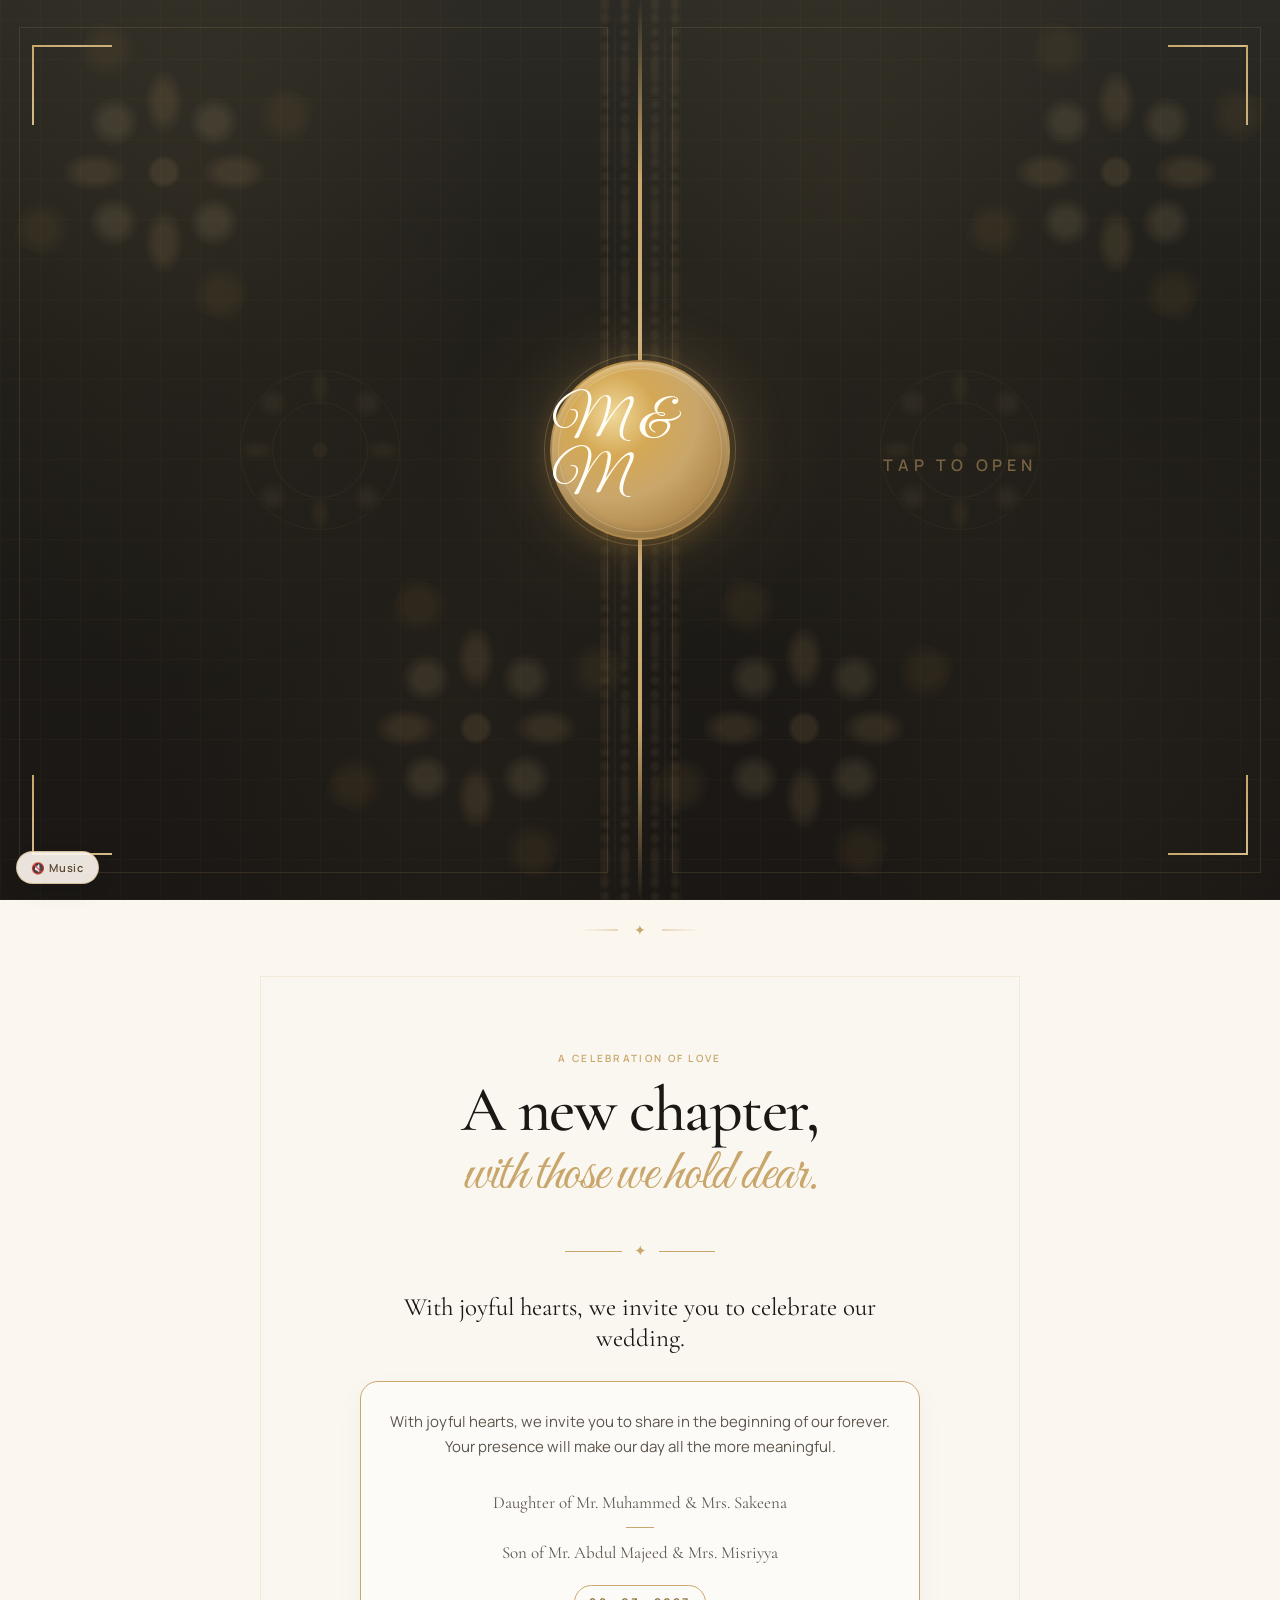
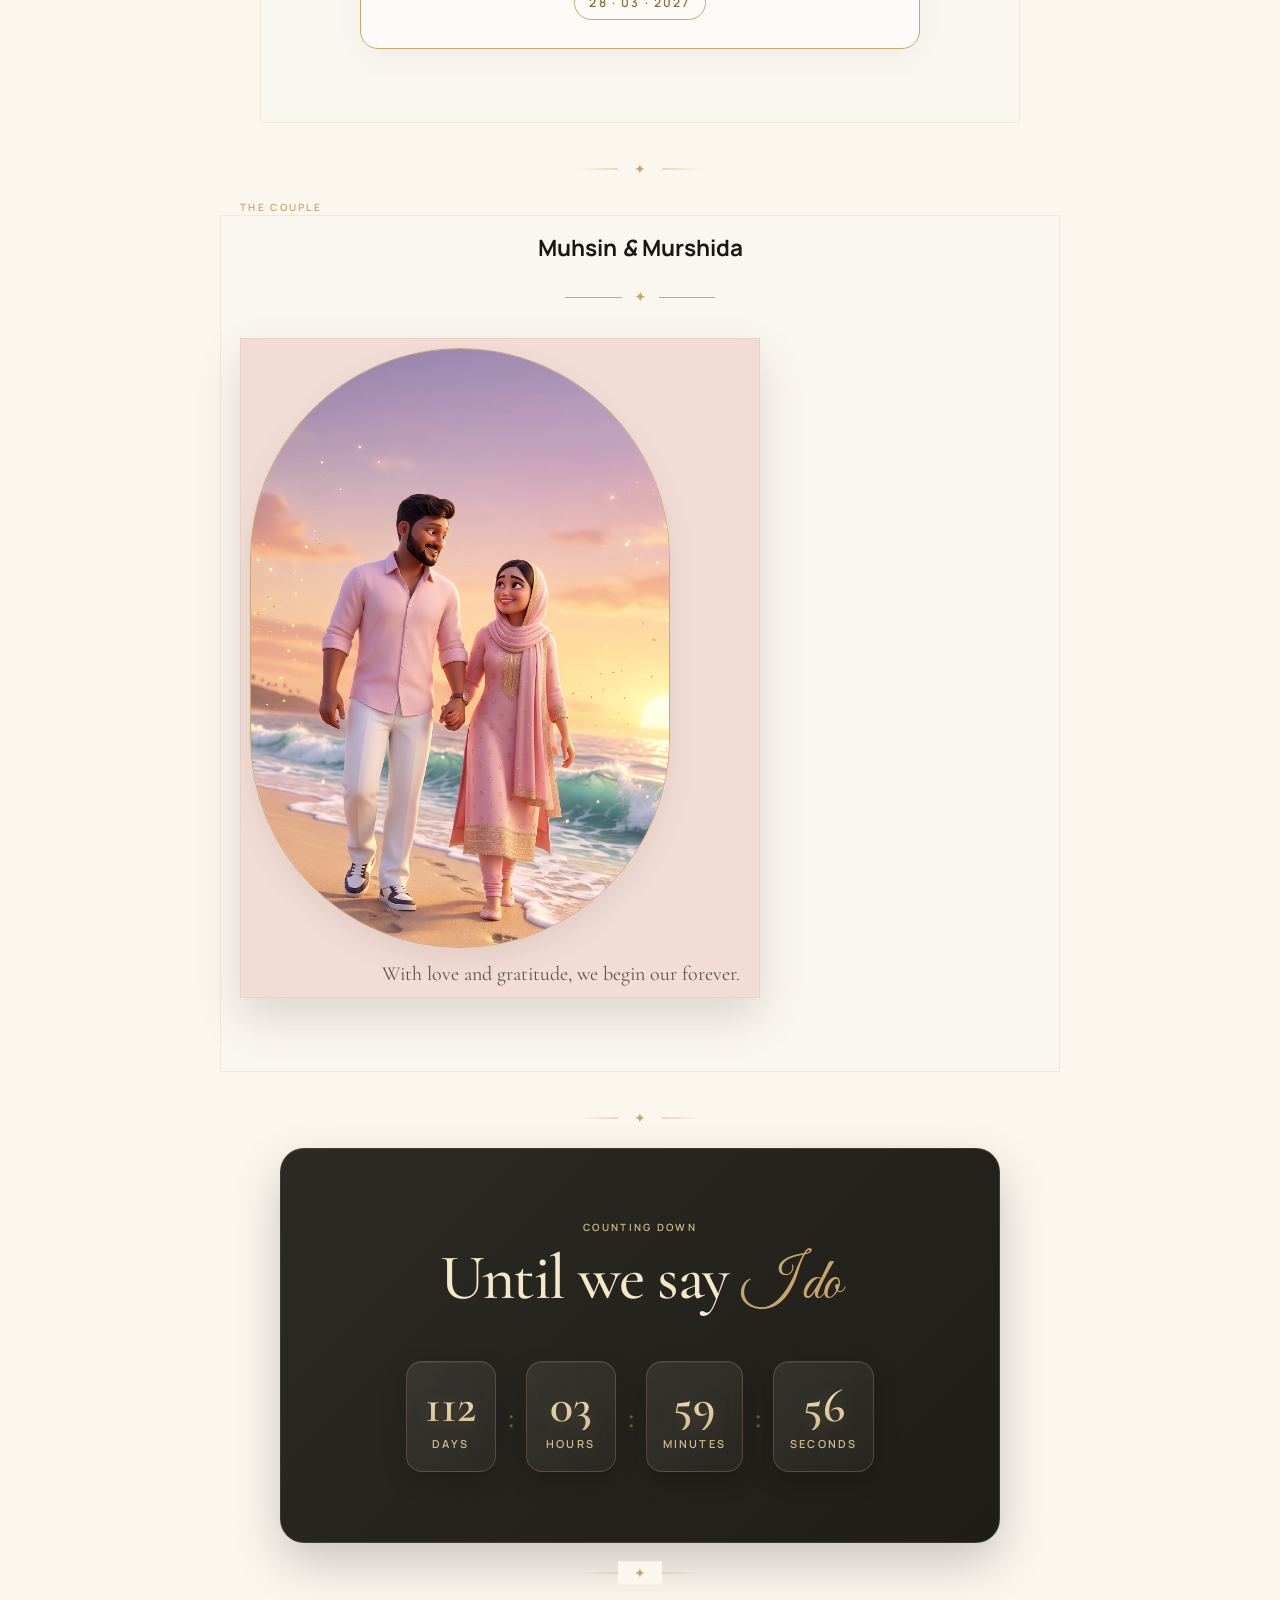
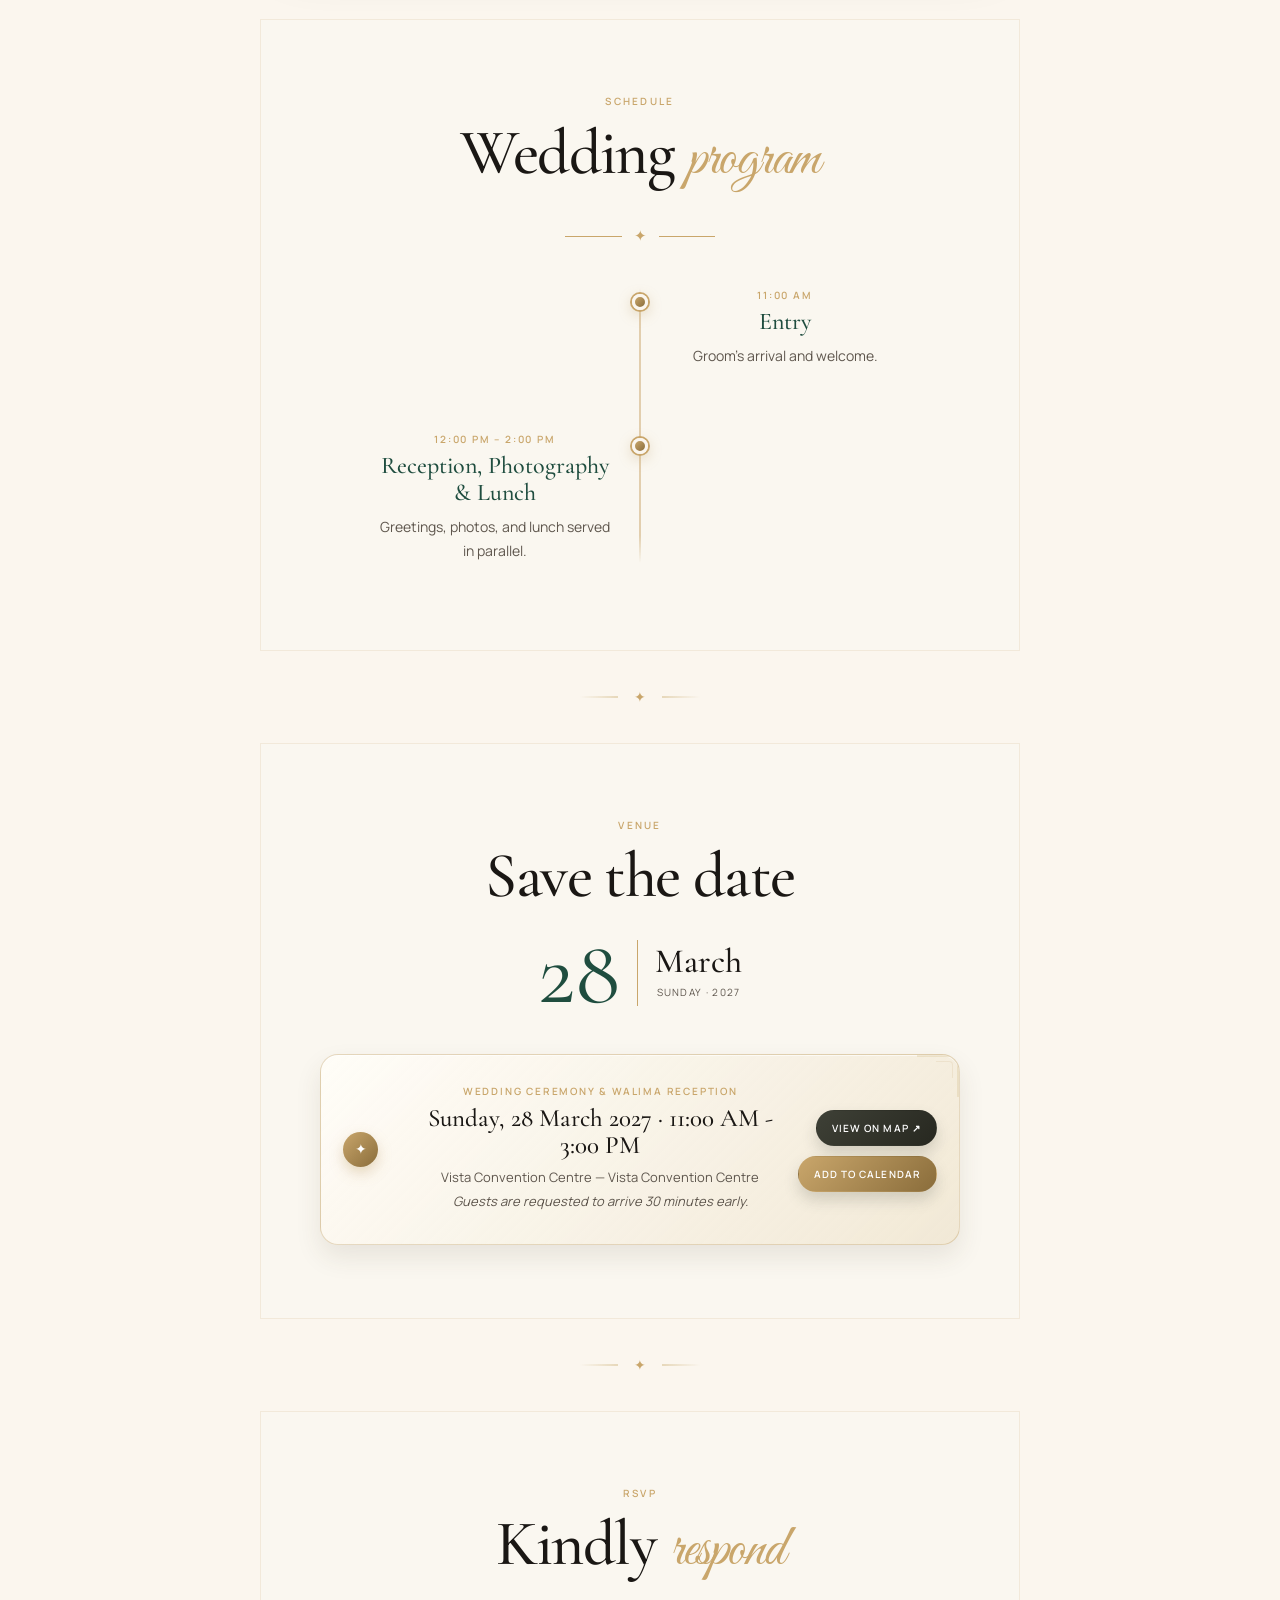
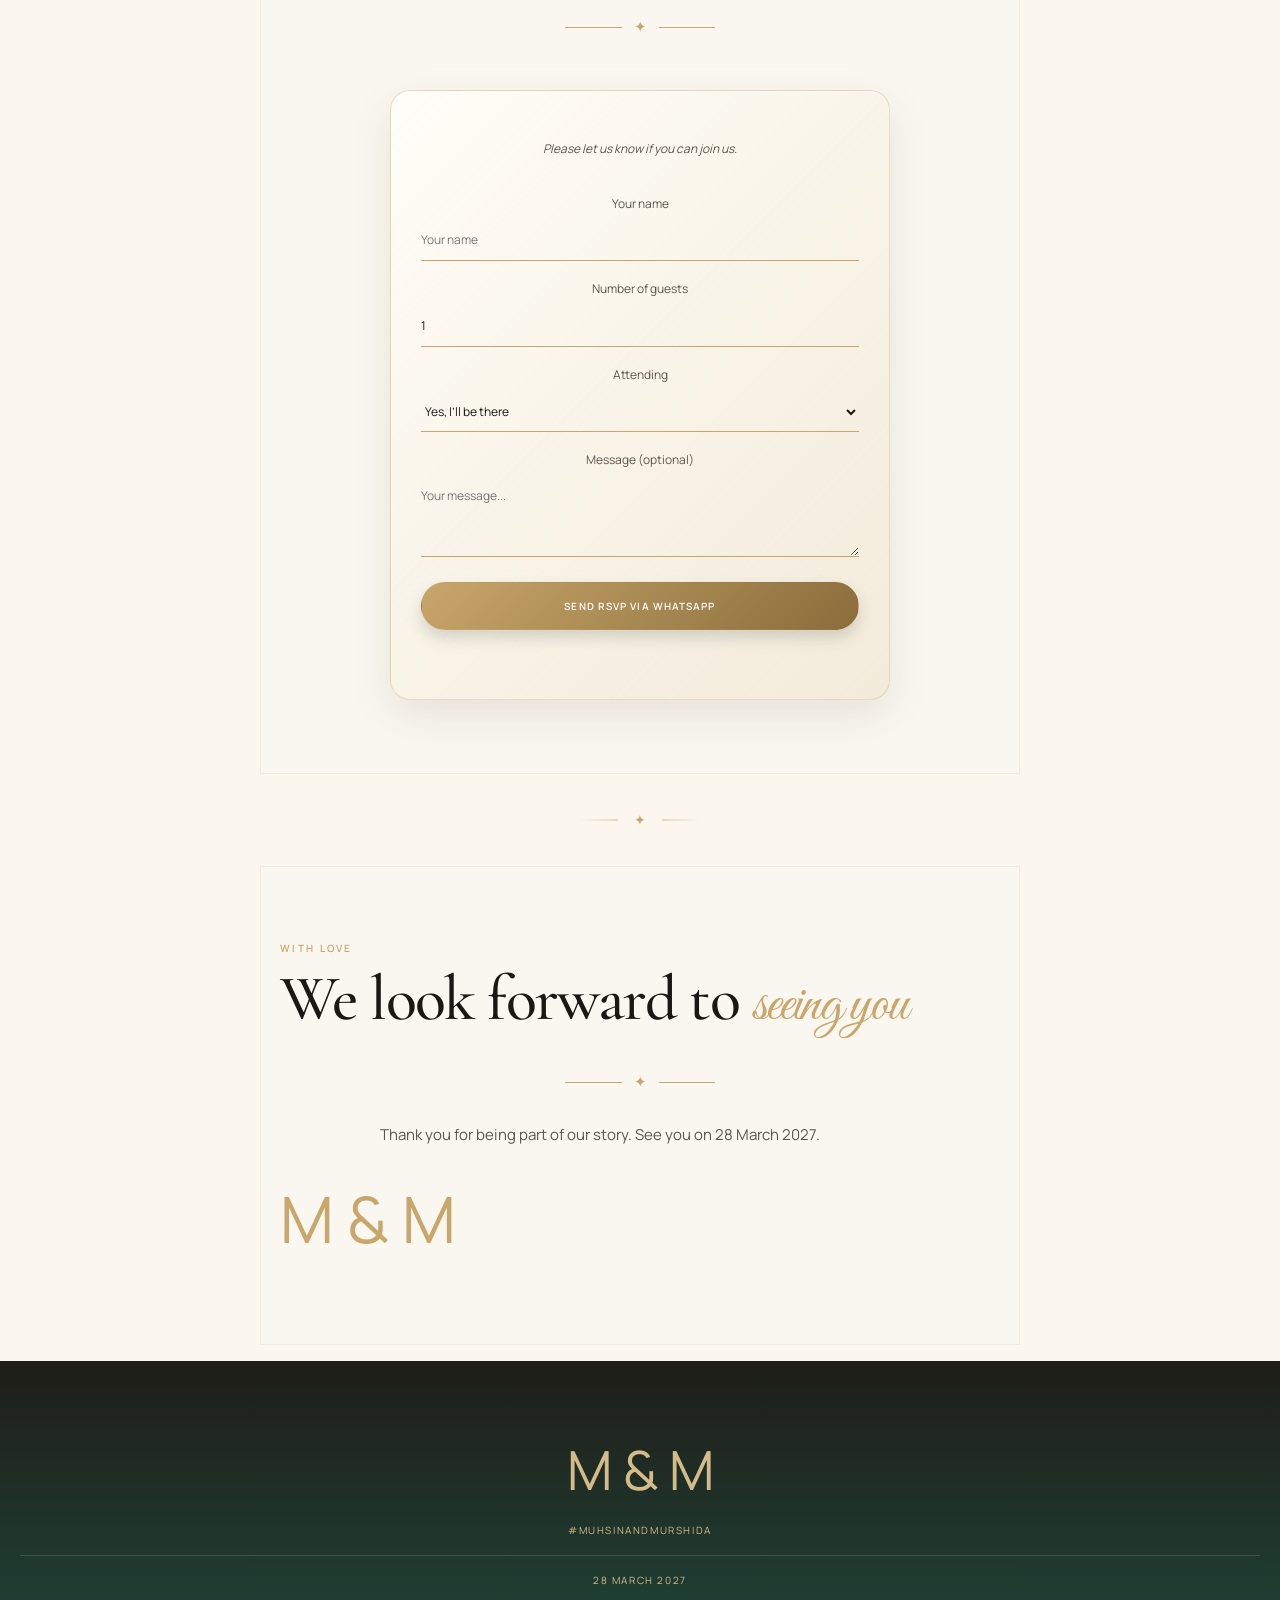
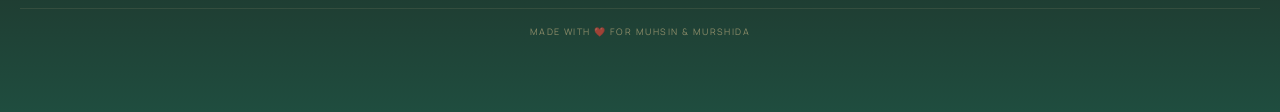
==== commit c2b90c3b: "Add envelope panel styling, floral designs, music fixes, and sync vercel deployment - Add panel orna" ====
--- a/index.html
+++ b/index.html
@@ -47,12 +47,20 @@
                     <div class="panel-ornament panel-ornament-bl"></div>
                     <div class="panel-border-frame"></div>
                     <div class="panel-pattern"></div>
+                    <div class="panel-floral panel-floral-top"></div>
+                    <div class="panel-floral panel-floral-bottom"></div>
+                    <div class="panel-medallion"></div>
+                    <div class="panel-vine panel-vine-inner"></div>
                 </div>
                 <div class="envelope-right">
                     <div class="panel-ornament panel-ornament-tr"></div>
                     <div class="panel-ornament panel-ornament-br"></div>
                     <div class="panel-border-frame"></div>
                     <div class="panel-pattern"></div>
+                    <div class="panel-floral panel-floral-top"></div>
+                    <div class="panel-floral panel-floral-bottom"></div>
+                    <div class="panel-medallion"></div>
+                    <div class="panel-vine panel-vine-inner"></div>
                     <p class="envelope-hint">Tap to open</p>
                 </div>
                 <div class="wax-seal" id="waxSeal"><span id="gateMonogram">M &amp; M</span></div>
@@ -192,7 +200,7 @@
         <button id="calIcs">Apple / Outlook calendar</button>
     </div>
 </div>
-<audio id="bgMusic" loop preload="none">
+<audio id="bgMusic" loop preload="auto">
   <source src="assets/wedding-music.mp3" type="audio/mpeg">
 </audio>
 <button class="music-toggle" id="musicToggle" type="button" aria-label="Toggle music">🔇 Music</button>
--- a/css/styles.css
+++ b/css/styles.css
@@ -1156,6 +1156,188 @@
 .panel-ornament-br::after {
     bottom: 0; right: 0;
     width: 2px; height: 100%;
+}
+
+/* ── Floral corner motifs ── */
+.panel-floral {
+    position: absolute;
+    width: clamp(120px, 20vw, 200px);
+    height: clamp(120px, 20vw, 200px);
+    pointer-events: none;
+    z-index: 4;
+    opacity: 0.12;
+}
+
+.panel-floral-top {
+    top: 8%;
+}
+
+.panel-floral-bottom {
+    bottom: 8%;
+}
+
+.envelope-left .panel-floral-top {
+    left: 10%;
+}
+.envelope-left .panel-floral-bottom {
+    right: 10%;
+}
+.envelope-right .panel-floral-top {
+    right: 10%;
+}
+.envelope-right .panel-floral-bottom {
+    left: 10%;
+}
+
+/* Flower shape using radial gradients */
+.panel-floral::before {
+    content: "";
+    position: absolute;
+    inset: 0;
+    background:
+        /* Center of the flower */
+        radial-gradient(circle at 50% 50%, var(--gold) 8%, transparent 12%),
+        /* Petals - top */
+        radial-gradient(ellipse at 50% 15%, var(--gold) 6%, transparent 14%),
+        /* Petals - bottom */
+        radial-gradient(ellipse at 50% 85%, var(--gold) 6%, transparent 14%),
+        /* Petals - left */
+        radial-gradient(ellipse at 15% 50%, var(--gold) 6%, transparent 14%),
+        /* Petals - right */
+        radial-gradient(ellipse at 85% 50%, var(--gold) 6%, transparent 14%),
+        /* Petals - top-left diagonal */
+        radial-gradient(ellipse at 25% 25%, var(--gold-light) 5%, transparent 12%),
+        /* Petals - top-right diagonal */
+        radial-gradient(ellipse at 75% 25%, var(--gold-light) 5%, transparent 12%),
+        /* Petals - bottom-left diagonal */
+        radial-gradient(ellipse at 25% 75%, var(--gold-light) 5%, transparent 12%),
+        /* Petals - bottom-right diagonal */
+        radial-gradient(ellipse at 75% 75%, var(--gold-light) 5%, transparent 12%);
+    transform: rotate(0deg);
+}
+
+/* Leaf accents around the flower */
+.panel-floral::after {
+    content: "";
+    position: absolute;
+    inset: -10%;
+    background:
+        /* Leaf top-left */
+        radial-gradient(ellipse at 10% 10%, var(--gold-dark) 4%, transparent 10%),
+        /* Leaf top-right */
+        radial-gradient(ellipse at 90% 10%, var(--gold-dark) 4%, transparent 10%),
+        /* Leaf bottom-left */
+        radial-gradient(ellipse at 10% 90%, var(--gold-dark) 4%, transparent 10%),
+        /* Leaf bottom-right */
+        radial-gradient(ellipse at 90% 90%, var(--gold-dark) 4%, transparent 10%);
+    transform: rotate(20deg);
+}
+
+/* ── Circular floral medallion ── */
+.panel-medallion {
+    position: absolute;
+    top: 50%;
+    left: 50%;
+    width: clamp(100px, 15vw, 160px);
+    height: clamp(100px, 15vw, 160px);
+    transform: translate(-50%, -50%);
+    pointer-events: none;
+    z-index: 4;
+    opacity: 0.06;
+}
+
+/* Outer ring */
+.panel-medallion::before {
+    content: "";
+    position: absolute;
+    inset: 0;
+    border-radius: 50%;
+    border: 1px solid var(--gold);
+    background:
+        /* Inner petal ring */
+        radial-gradient(ellipse at 50% 10%, var(--gold) 3%, transparent 10%),
+        radial-gradient(ellipse at 50% 90%, var(--gold) 3%, transparent 10%),
+        radial-gradient(ellipse at 10% 50%, var(--gold) 3%, transparent 10%),
+        radial-gradient(ellipse at 90% 50%, var(--gold) 3%, transparent 10%),
+        radial-gradient(ellipse at 20% 20%, var(--gold-light) 2.5%, transparent 9%),
+        radial-gradient(ellipse at 80% 20%, var(--gold-light) 2.5%, transparent 9%),
+        radial-gradient(ellipse at 20% 80%, var(--gold-light) 2.5%, transparent 9%),
+        radial-gradient(ellipse at 80% 80%, var(--gold-light) 2.5%, transparent 9%),
+        /* Center dot */
+        radial-gradient(circle at 50% 50%, var(--gold) 5%, transparent 8%);
+}
+
+/* Inner decorative ring */
+.panel-medallion::after {
+    content: "";
+    position: absolute;
+    inset: 20%;
+    border-radius: 50%;
+    border: 1px solid var(--gold-light);
+}
+
+/* ── Vine pattern along inner edge (center seam) ── */
+.panel-vine {
+    position: absolute;
+    top: 0;
+    width: clamp(30px, 4vw, 50px);
+    height: 100%;
+    pointer-events: none;
+    z-index: 5;
+    opacity: 0.08;
+}
+
+.panel-vine-inner {
+    /* Positioned at the inner edge of each panel */
+}
+
+.envelope-left .panel-vine-inner {
+    right: 0;
+}
+
+.envelope-right .panel-vine-inner {
+    left: 0;
+}
+
+/* Vine leaves pattern using repeating radial gradients */
+.panel-vine::before {
+    content: "";
+    position: absolute;
+    inset: 0;
+    background-image:
+        /* Leaf pairs repeating vertically */
+        radial-gradient(ellipse at 30% 5%, var(--gold) 4%, transparent 12%),
+        radial-gradient(ellipse at 70% 5%, var(--gold) 4%, transparent 12%),
+        radial-gradient(ellipse at 30% 25%, var(--gold) 4%, transparent 12%),
+        radial-gradient(ellipse at 70% 25%, var(--gold) 4%, transparent 12%),
+        radial-gradient(ellipse at 30% 45%, var(--gold) 4%, transparent 12%),
+        radial-gradient(ellipse at 70% 45%, var(--gold) 4%, transparent 12%),
+        radial-gradient(ellipse at 30% 65%, var(--gold) 4%, transparent 12%),
+        radial-gradient(ellipse at 70% 65%, var(--gold) 4%, transparent 12%),
+        radial-gradient(ellipse at 30% 85%, var(--gold) 4%, transparent 12%),
+        radial-gradient(ellipse at 70% 85%, var(--gold) 4%, transparent 12%),
+        radial-gradient(ellipse at 30% 95%, var(--gold) 4%, transparent 12%),
+        radial-gradient(ellipse at 70% 95%, var(--gold) 4%, transparent 12%);
+    background-size: 100% 8%;
+    background-repeat: repeat-y;
+}
+
+/* Vine stem line */
+.panel-vine::after {
+    content: "";
+    position: absolute;
+    top: 0;
+    left: 50%;
+    width: 1px;
+    height: 100%;
+    background: linear-gradient(
+        180deg,
+        transparent 0%,
+        var(--gold) 5%,
+        var(--gold) 95%,
+        transparent 100%
+    );
+    transform: translateX(-50%);
 }
 
 /* Gold edge at the center seam — left panel's right edge */
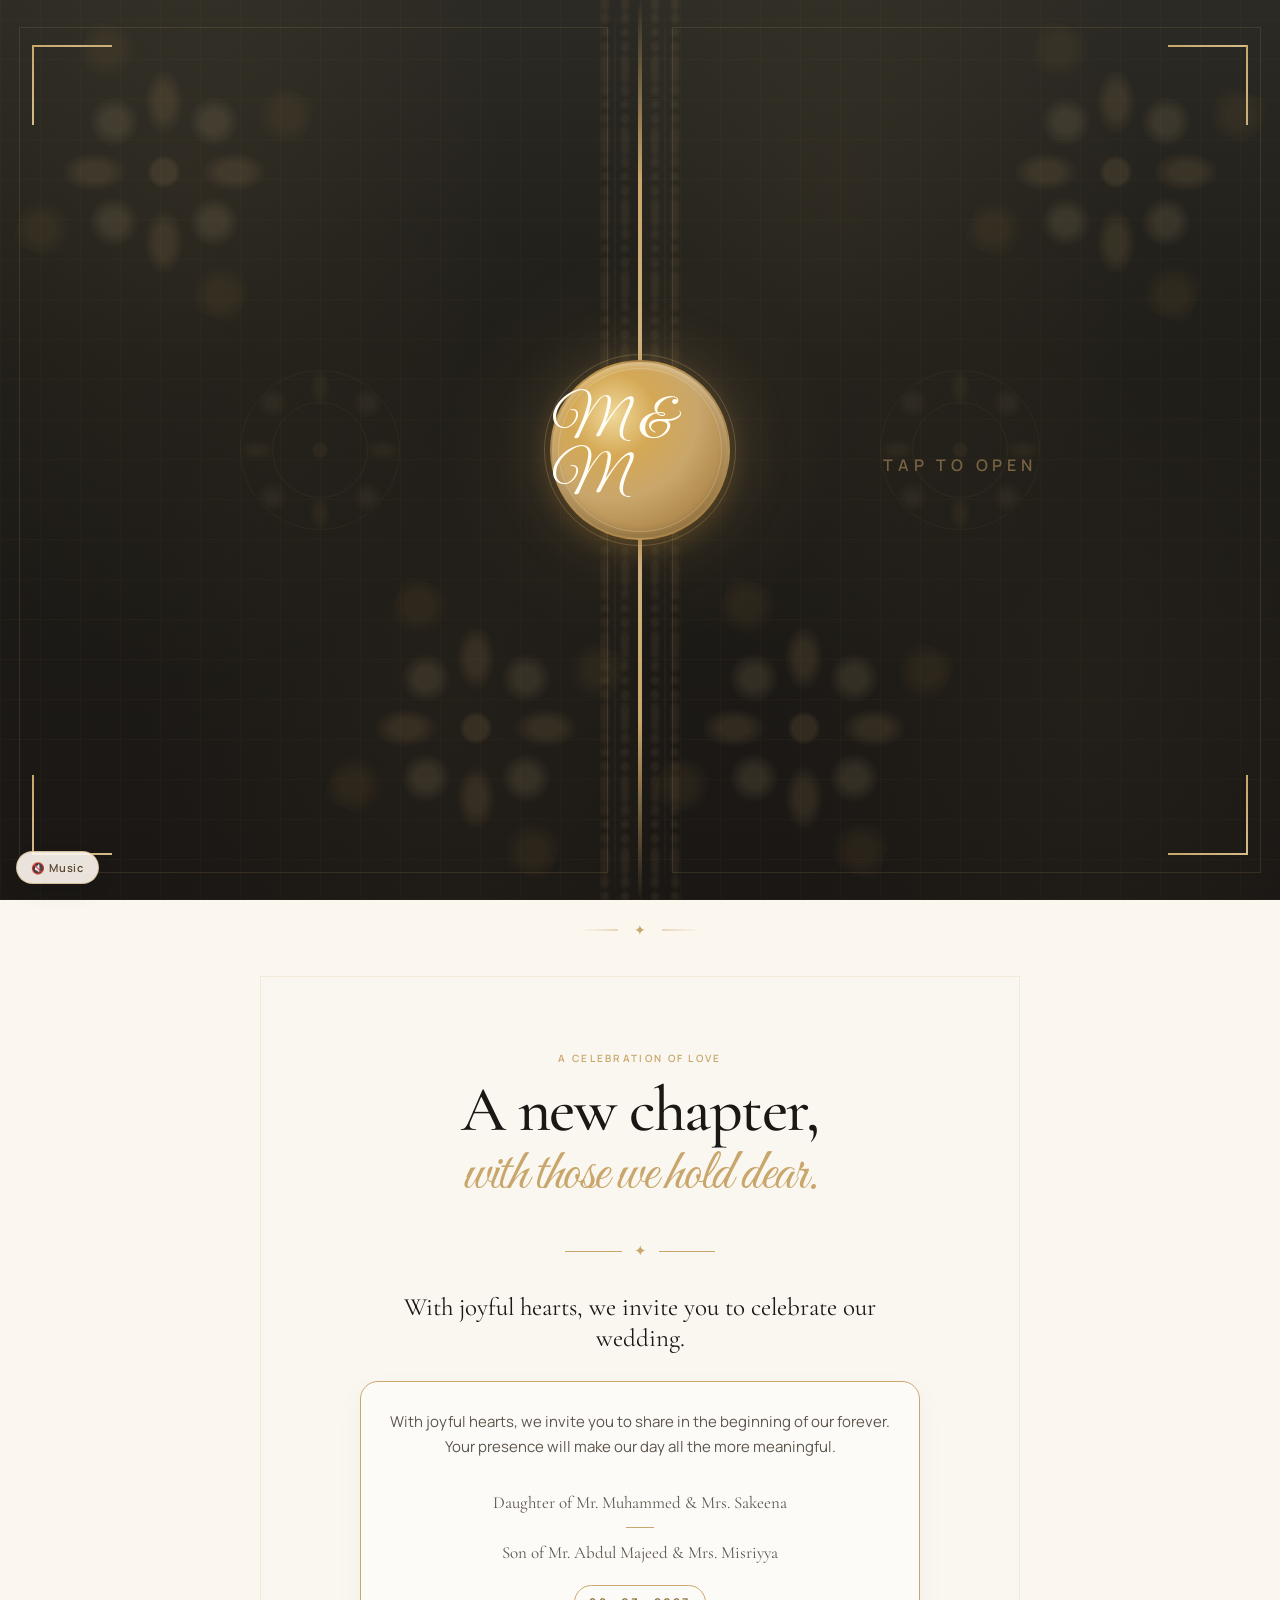
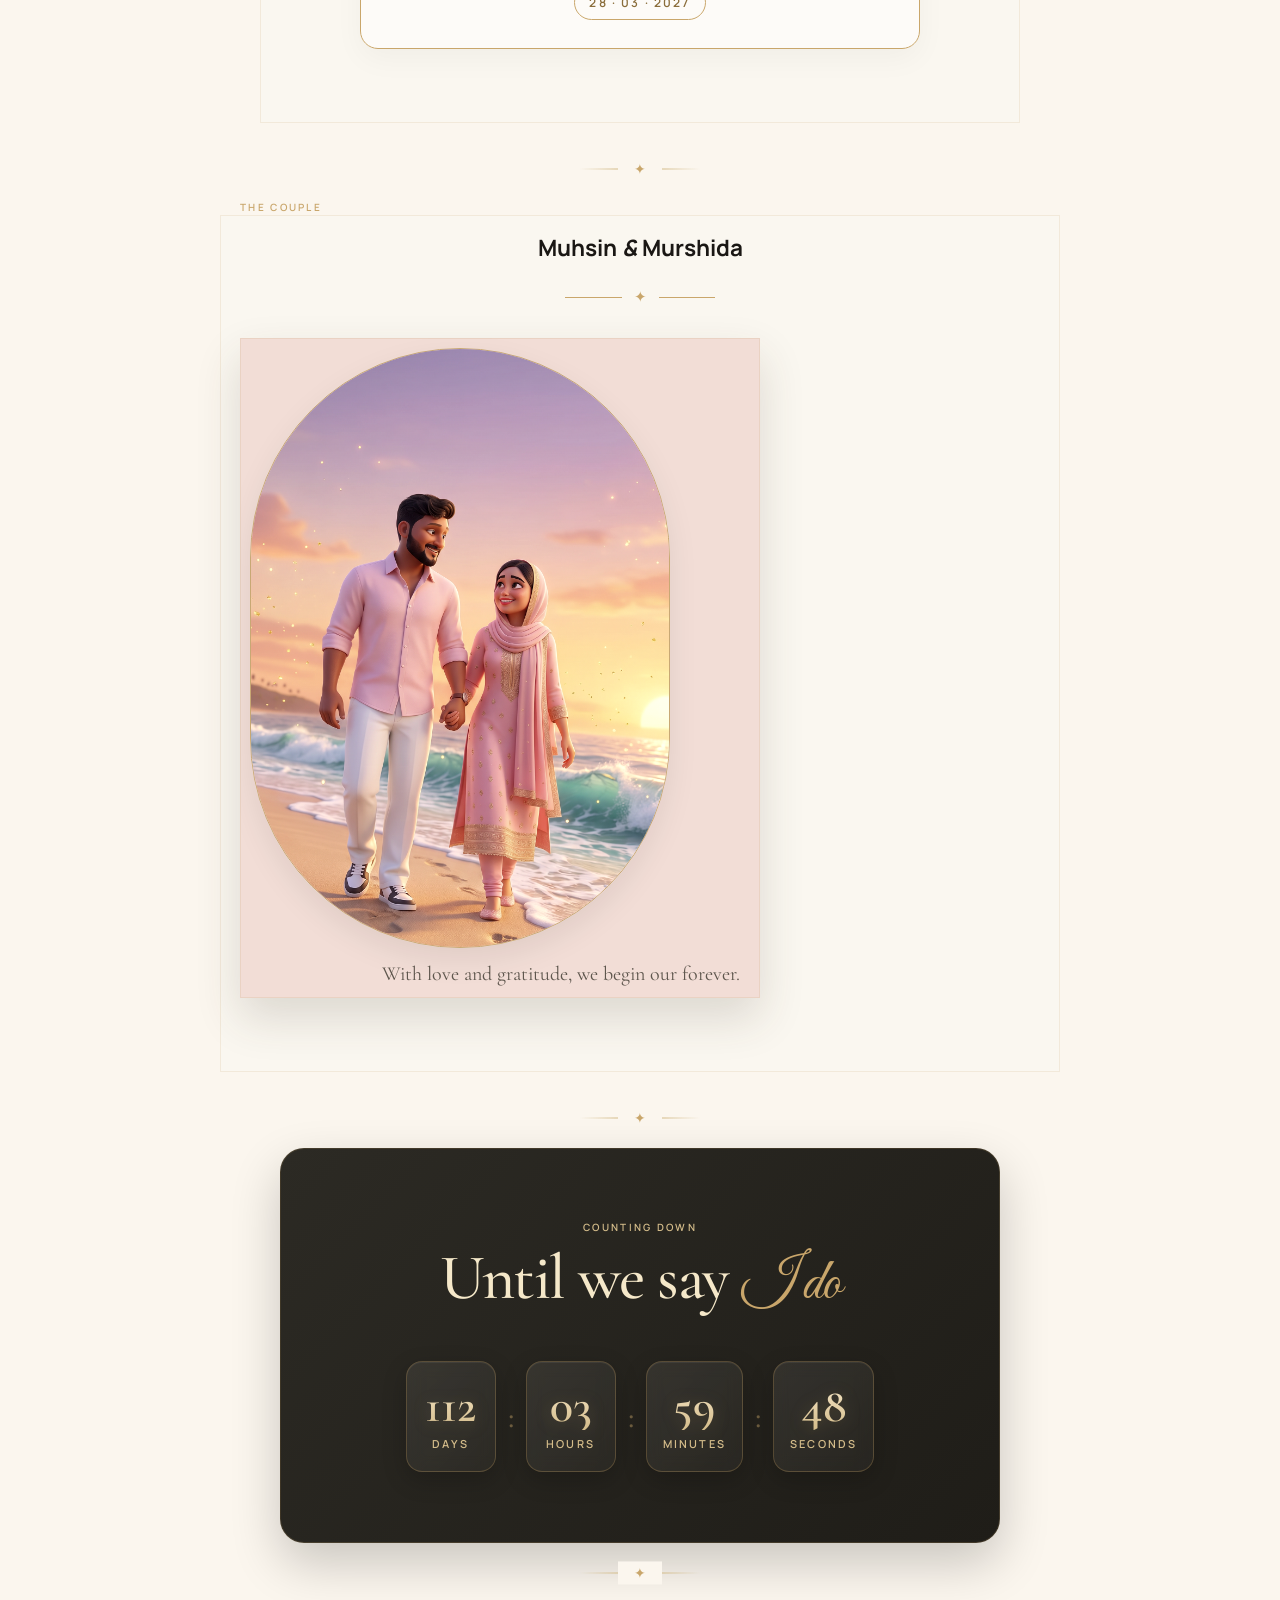
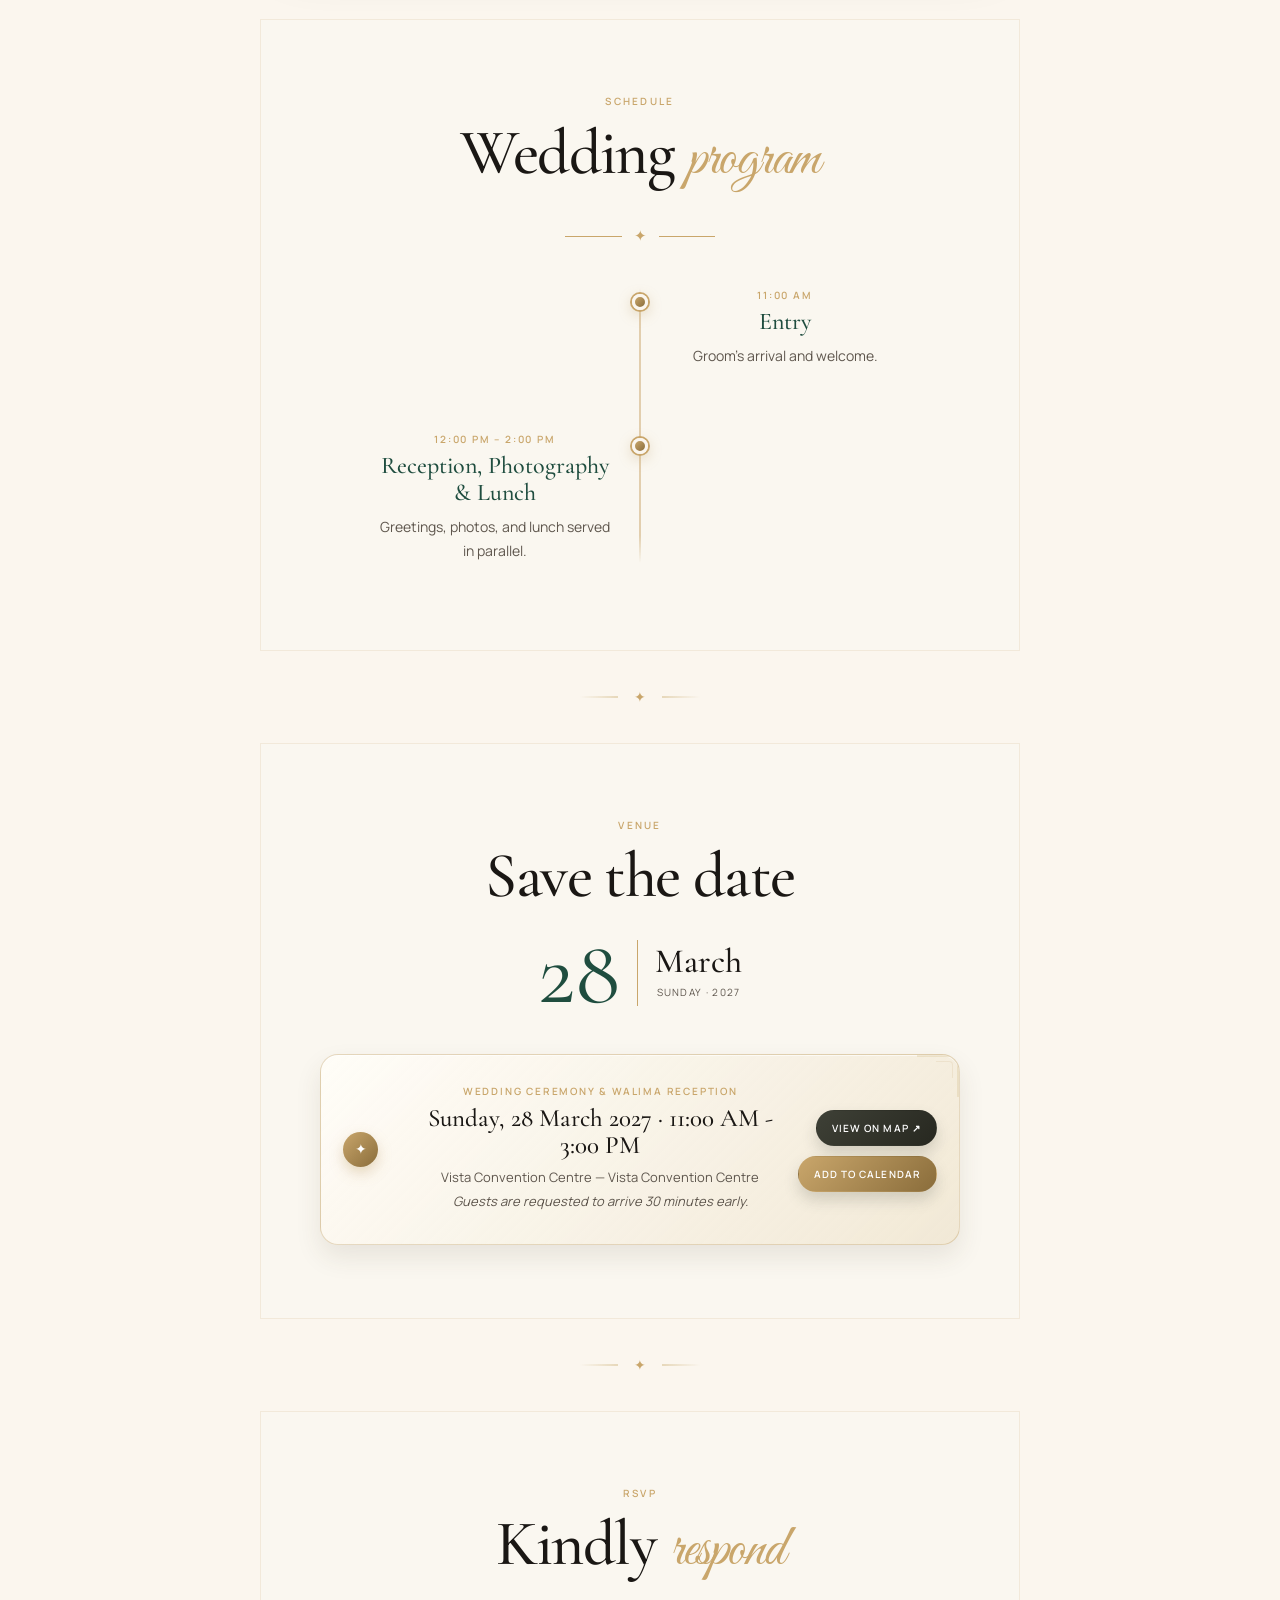
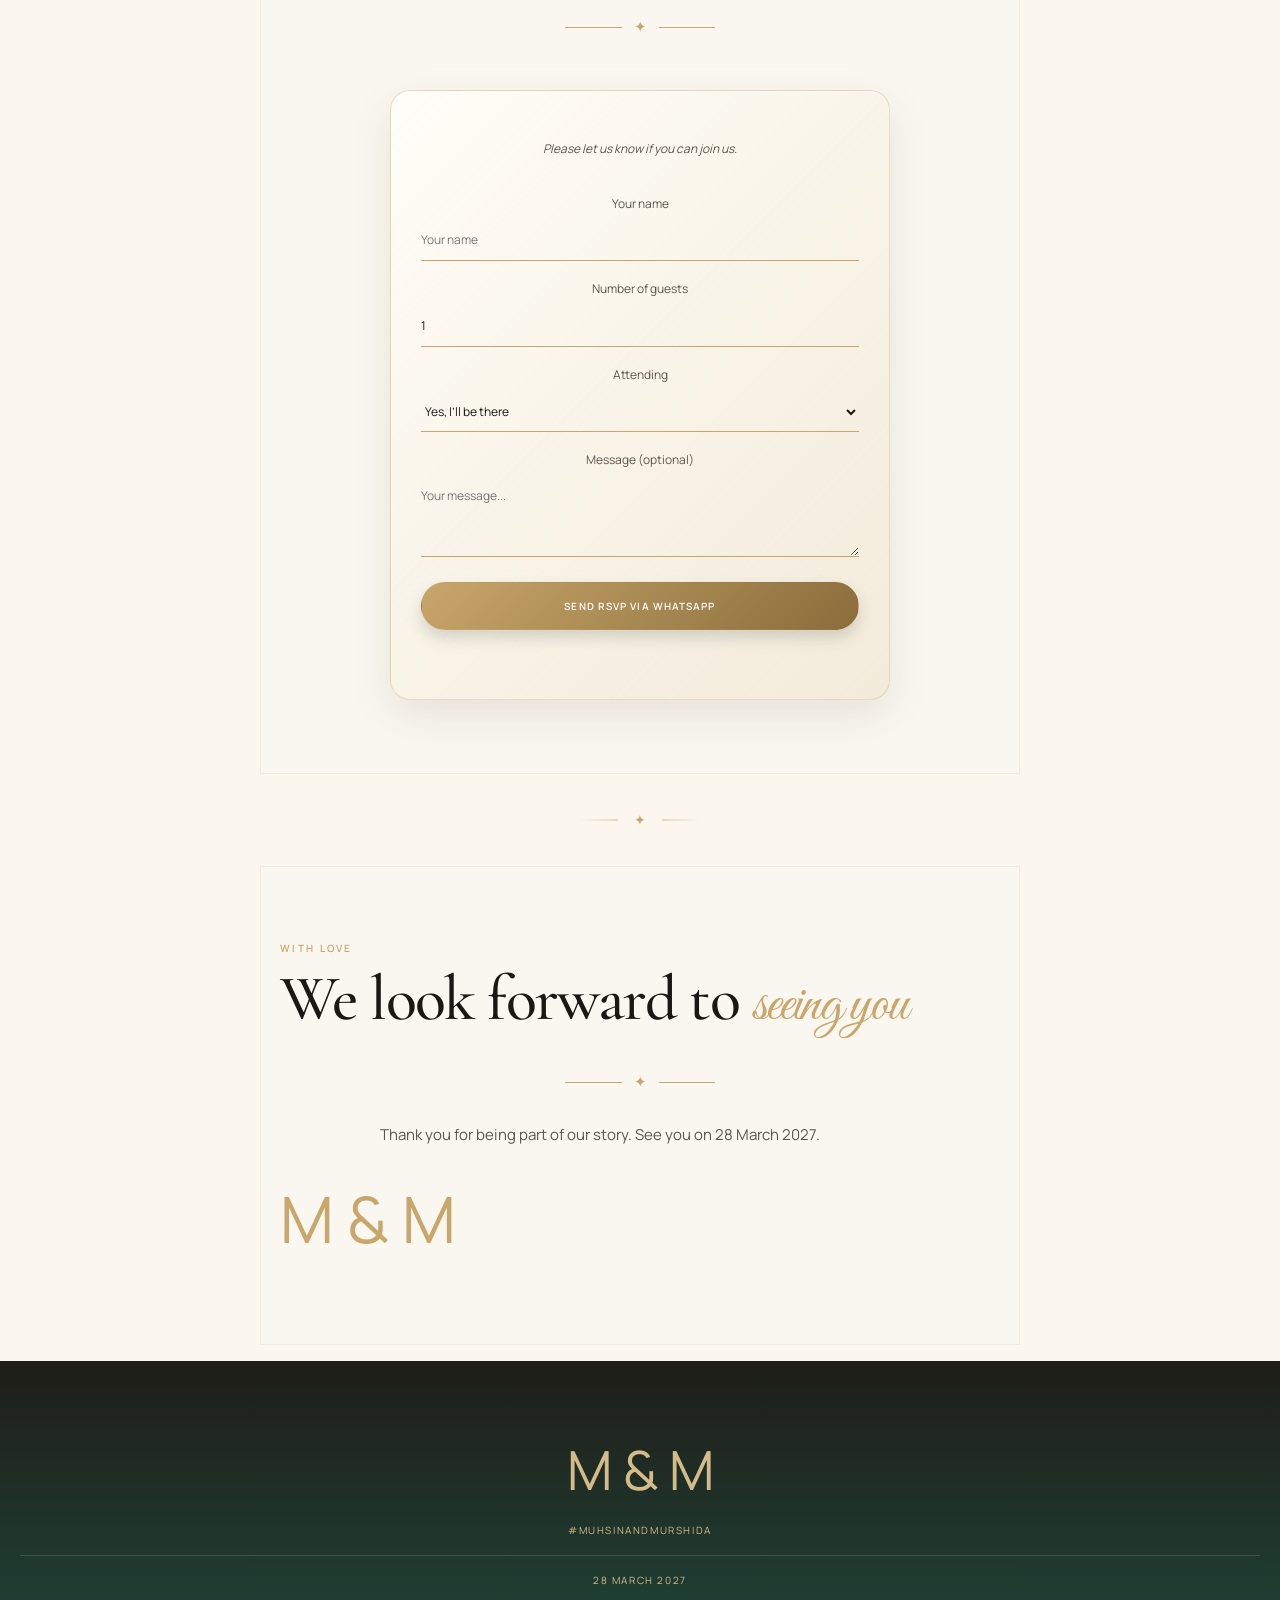
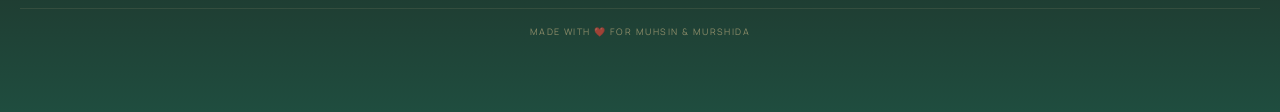
==== commit de8582c4: "Add social media sharing preview card (Open Graph image) - Generate luxury wedding invitation OG ima" ====
--- a/index.html
+++ b/index.html
@@ -4,7 +4,22 @@
     <meta charset="UTF-8">
     <meta name="viewport" content="width=device-width,initial-scale=1">
     <meta name="theme-color" content="#34352c">
-    <title>Wedding Invitation</title>
+    <title>Murshida &amp; Muhsin – Wedding Invitation</title>
+    <!-- Open Graph / Social Media Sharing -->
+    <meta property="og:title" content="Murshida & Muhsin – Wedding Invitation">
+    <meta property="og:description" content="Together with their families, Murshida & Muhsin invite you to celebrate their wedding on Sunday, 28 March 2027 at Vista Convention Centre, Malappuram, Kerala.">
+    <meta property="og:image" content="https://mm-invitation.nexflowsoft.com/assets/og-image.png">
+    <meta property="og:image:width" content="1200">
+    <meta property="og:image:height" content="630">
+    <meta property="og:image:alt" content="Murshida and Muhsin Wedding Invitation">
+    <meta property="og:type" content="website">
+    <meta property="og:url" content="https://mm-invitation.nexflowsoft.com">
+    <!-- Twitter Card -->
+    <meta name="twitter:card" content="summary_large_image">
+    <meta name="twitter:title" content="Murshida & Muhsin – Wedding Invitation">
+    <meta name="twitter:description" content="Together with their families, Murshida & Muhsin invite you to celebrate their wedding on Sunday, 28 March 2027.">
+    <meta name="twitter:image" content="https://mm-invitation.nexflowsoft.com/assets/og-image.png">
+    <meta name="twitter:image:alt" content="Murshida and Muhsin Wedding Invitation">
     <link rel="preconnect" href="https://fonts.googleapis.com">
     <link rel="preconnect" href="https://fonts.gstatic.com" crossorigin>
     <link href="https://fonts.googleapis.com/css2?family=Cormorant+Garamond:ital,wght@0,400;0,500;0,600;1,400&family=Great+Vibes&family=Manrope:wght@400;500;600&display=swap"
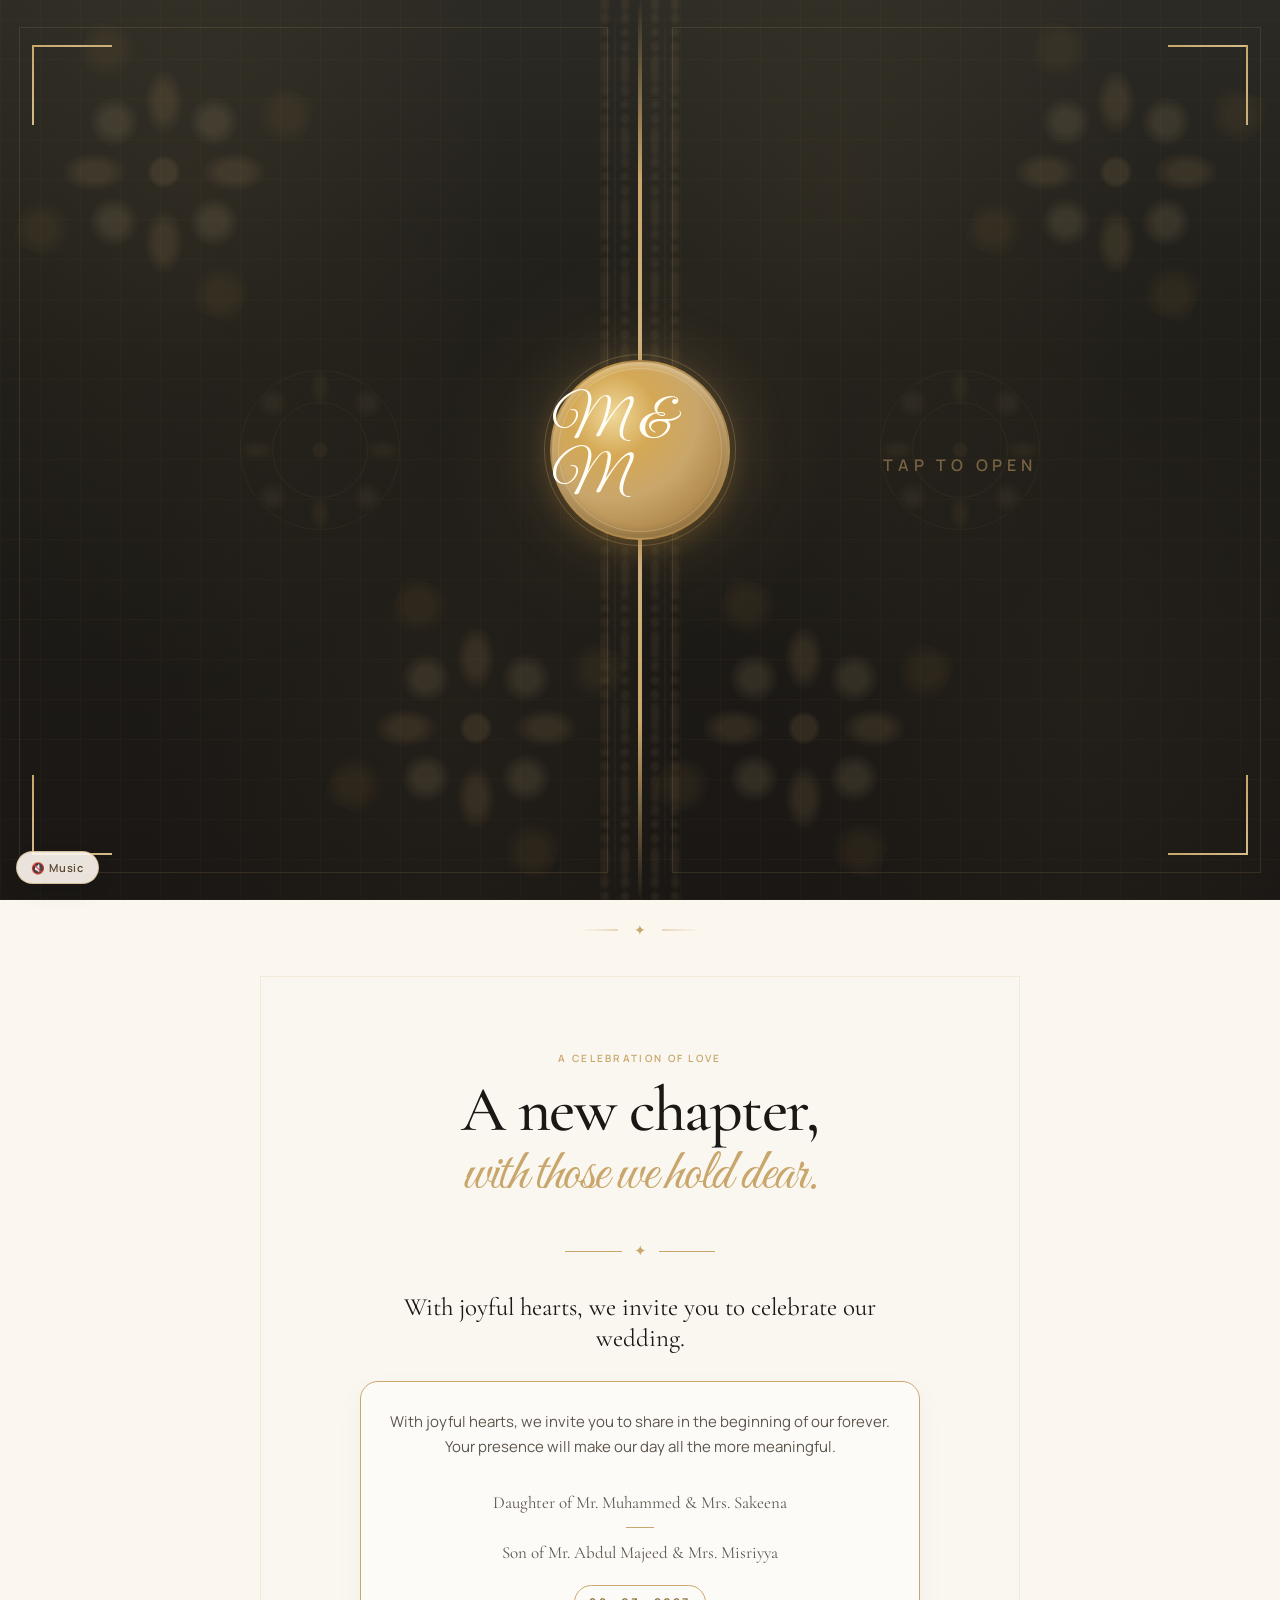
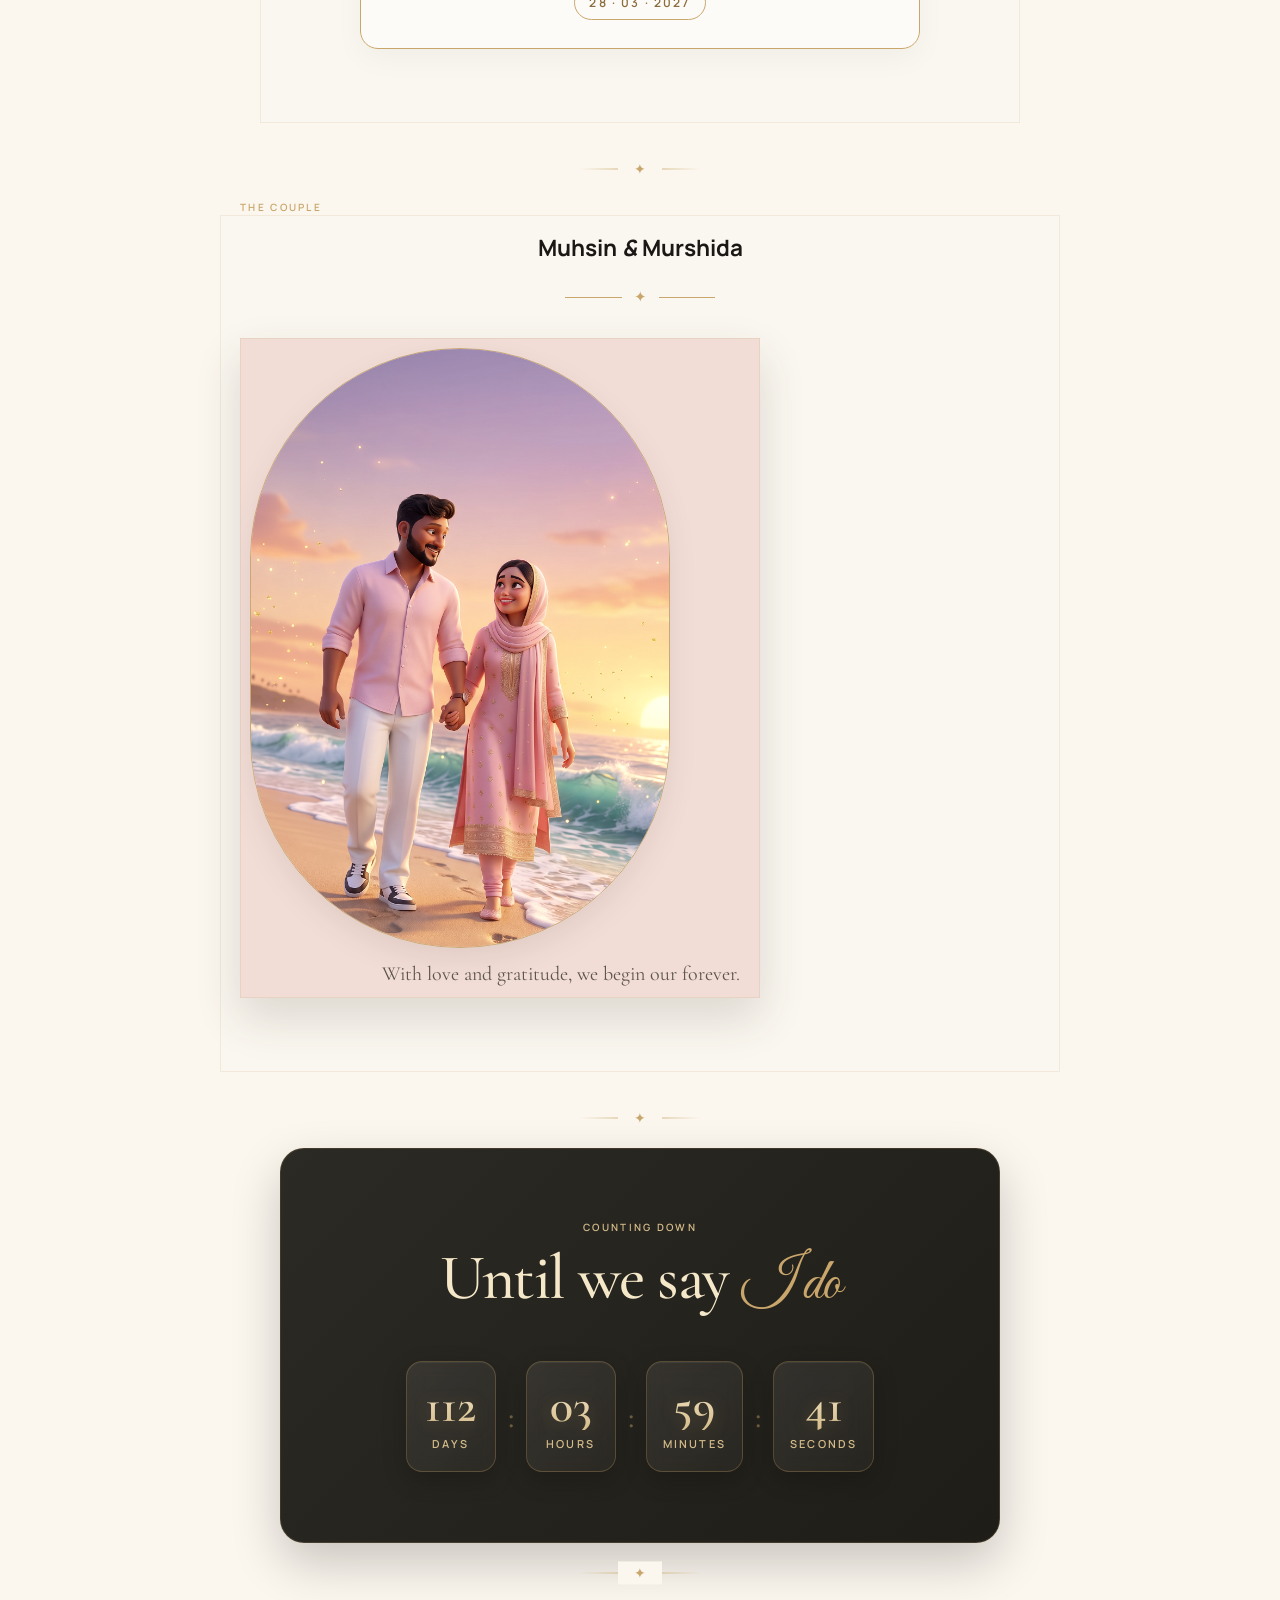
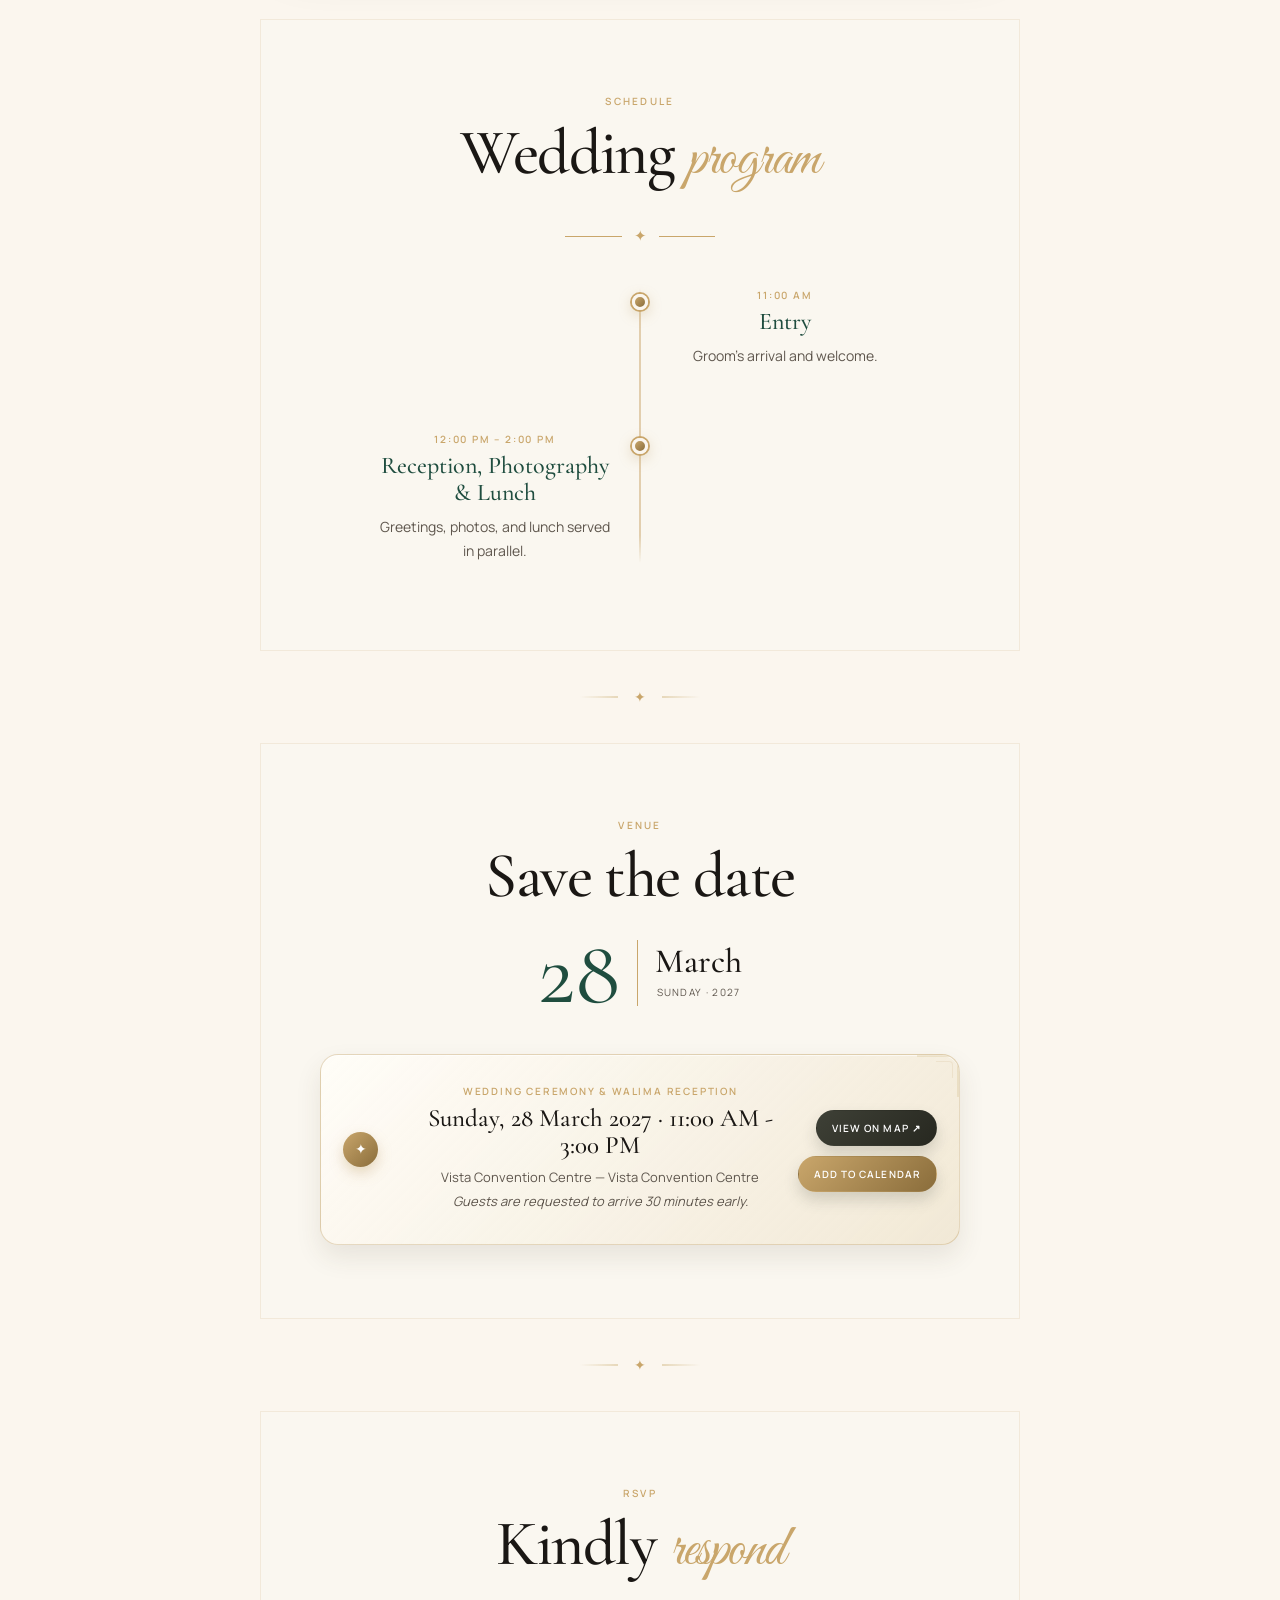
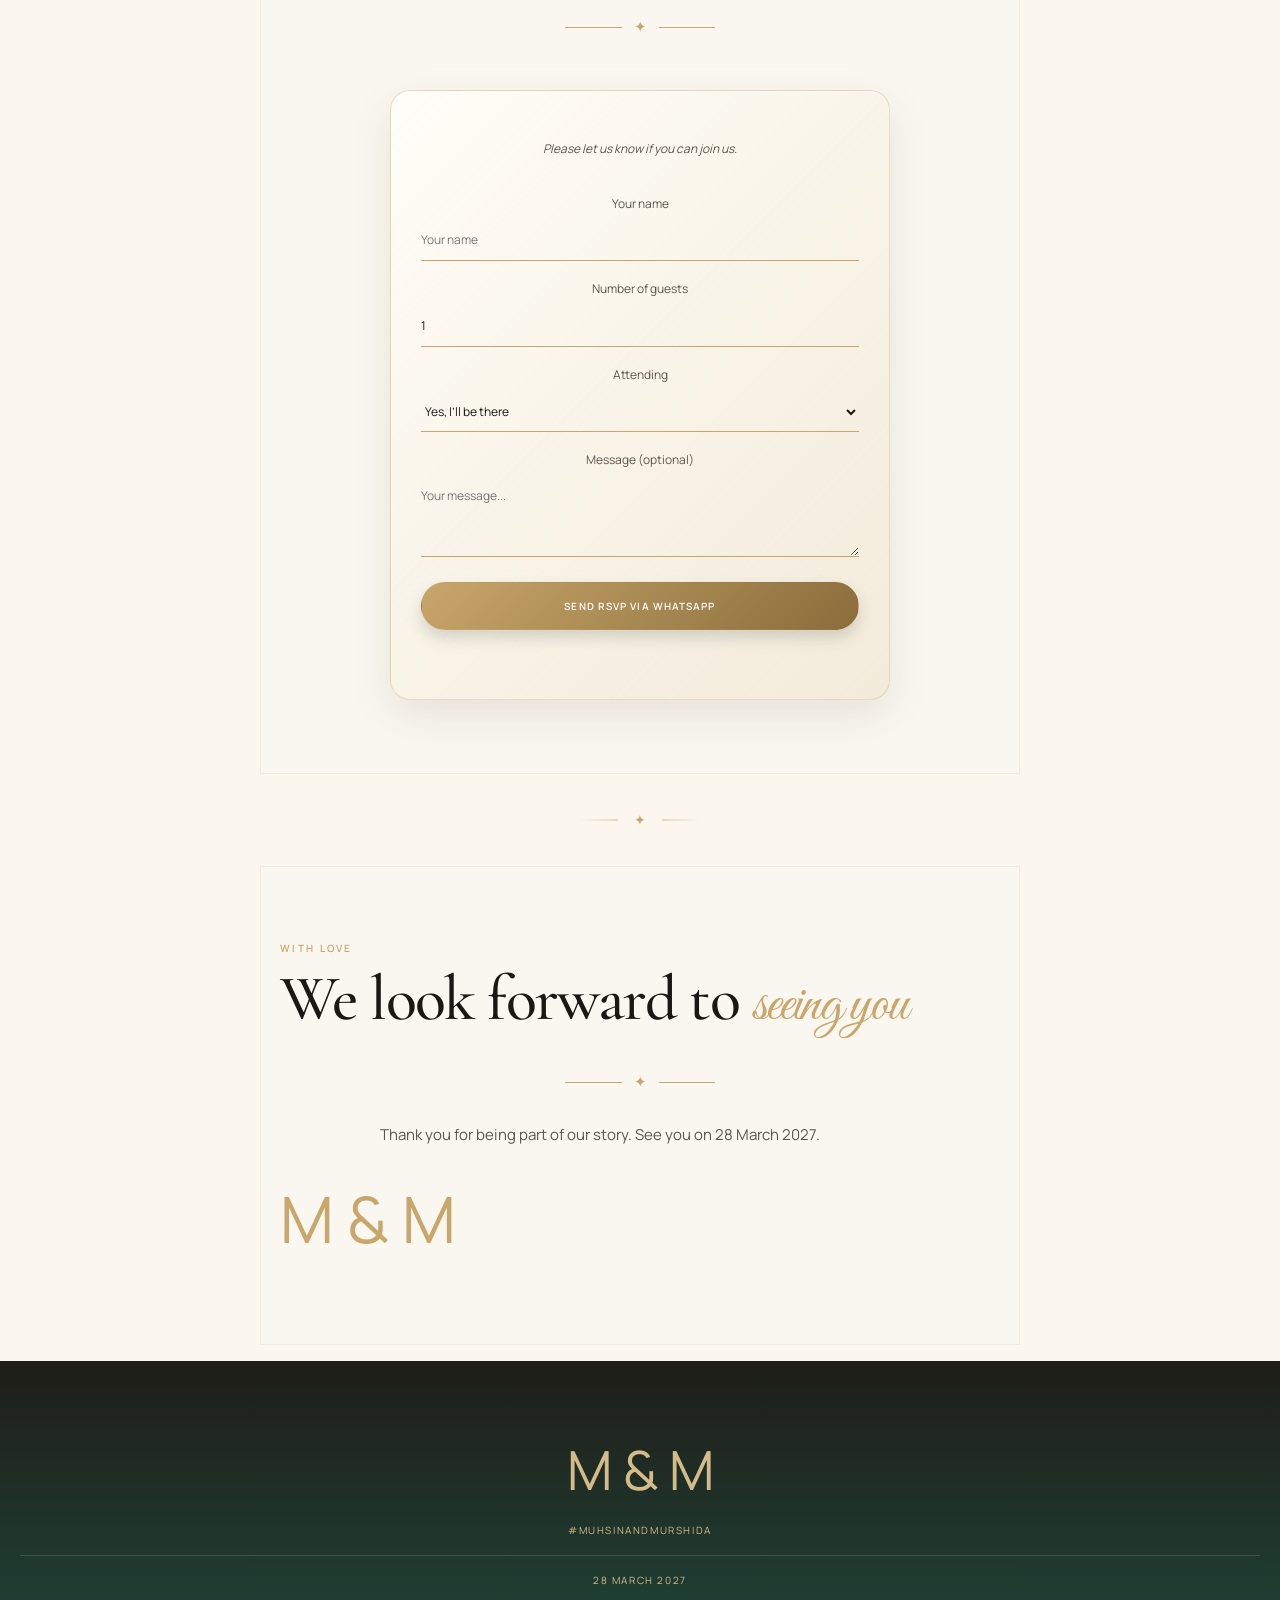
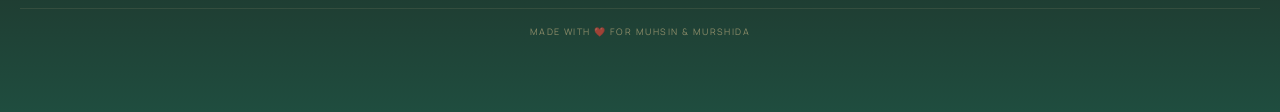
==== commit fc3b4228: "new file:   assets/og-image.jpg 	deleted:    assets/og-image.png 	new file:   fonts/CormorantGaramon" ====
--- a/index.html
+++ b/index.html
@@ -8,7 +8,7 @@
     <!-- Open Graph / Social Media Sharing -->
     <meta property="og:title" content="Murshida & Muhsin – Wedding Invitation">
     <meta property="og:description" content="Together with their families, Murshida & Muhsin invite you to celebrate their wedding on Sunday, 28 March 2027 at Vista Convention Centre, Malappuram, Kerala.">
-    <meta property="og:image" content="https://mm-invitation.nexflowsoft.com/assets/og-image.png">
+    <meta property="og:image" content="https://mm-invitation.nexflowsoft.com/assets/og-image.jpg">
     <meta property="og:image:width" content="1200">
     <meta property="og:image:height" content="630">
     <meta property="og:image:alt" content="Murshida and Muhsin Wedding Invitation">
@@ -18,7 +18,7 @@
     <meta name="twitter:card" content="summary_large_image">
     <meta name="twitter:title" content="Murshida & Muhsin – Wedding Invitation">
     <meta name="twitter:description" content="Together with their families, Murshida & Muhsin invite you to celebrate their wedding on Sunday, 28 March 2027.">
-    <meta name="twitter:image" content="https://mm-invitation.nexflowsoft.com/assets/og-image.png">
+    <meta name="twitter:image" content="https://mm-invitation.nexflowsoft.com/assets/og-image.jpg">
     <meta name="twitter:image:alt" content="Murshida and Muhsin Wedding Invitation">
     <link rel="preconnect" href="https://fonts.googleapis.com">
     <link rel="preconnect" href="https://fonts.gstatic.com" crossorigin>
@@ -218,7 +218,7 @@
 <audio id="bgMusic" loop preload="auto">
   <source src="assets/wedding-music.mp3" type="audio/mpeg">
 </audio>
-<button class="music-toggle" id="musicToggle" type="button" aria-label="Toggle music">🔇 Music</button>
+<button class="music-toggle" id="musicToggle" type="button" aria-label="Toggle music">🔊 Music</button>
 <script src="js/config.js"></script>
 <script src="js/app.js"></script>
 </body>
